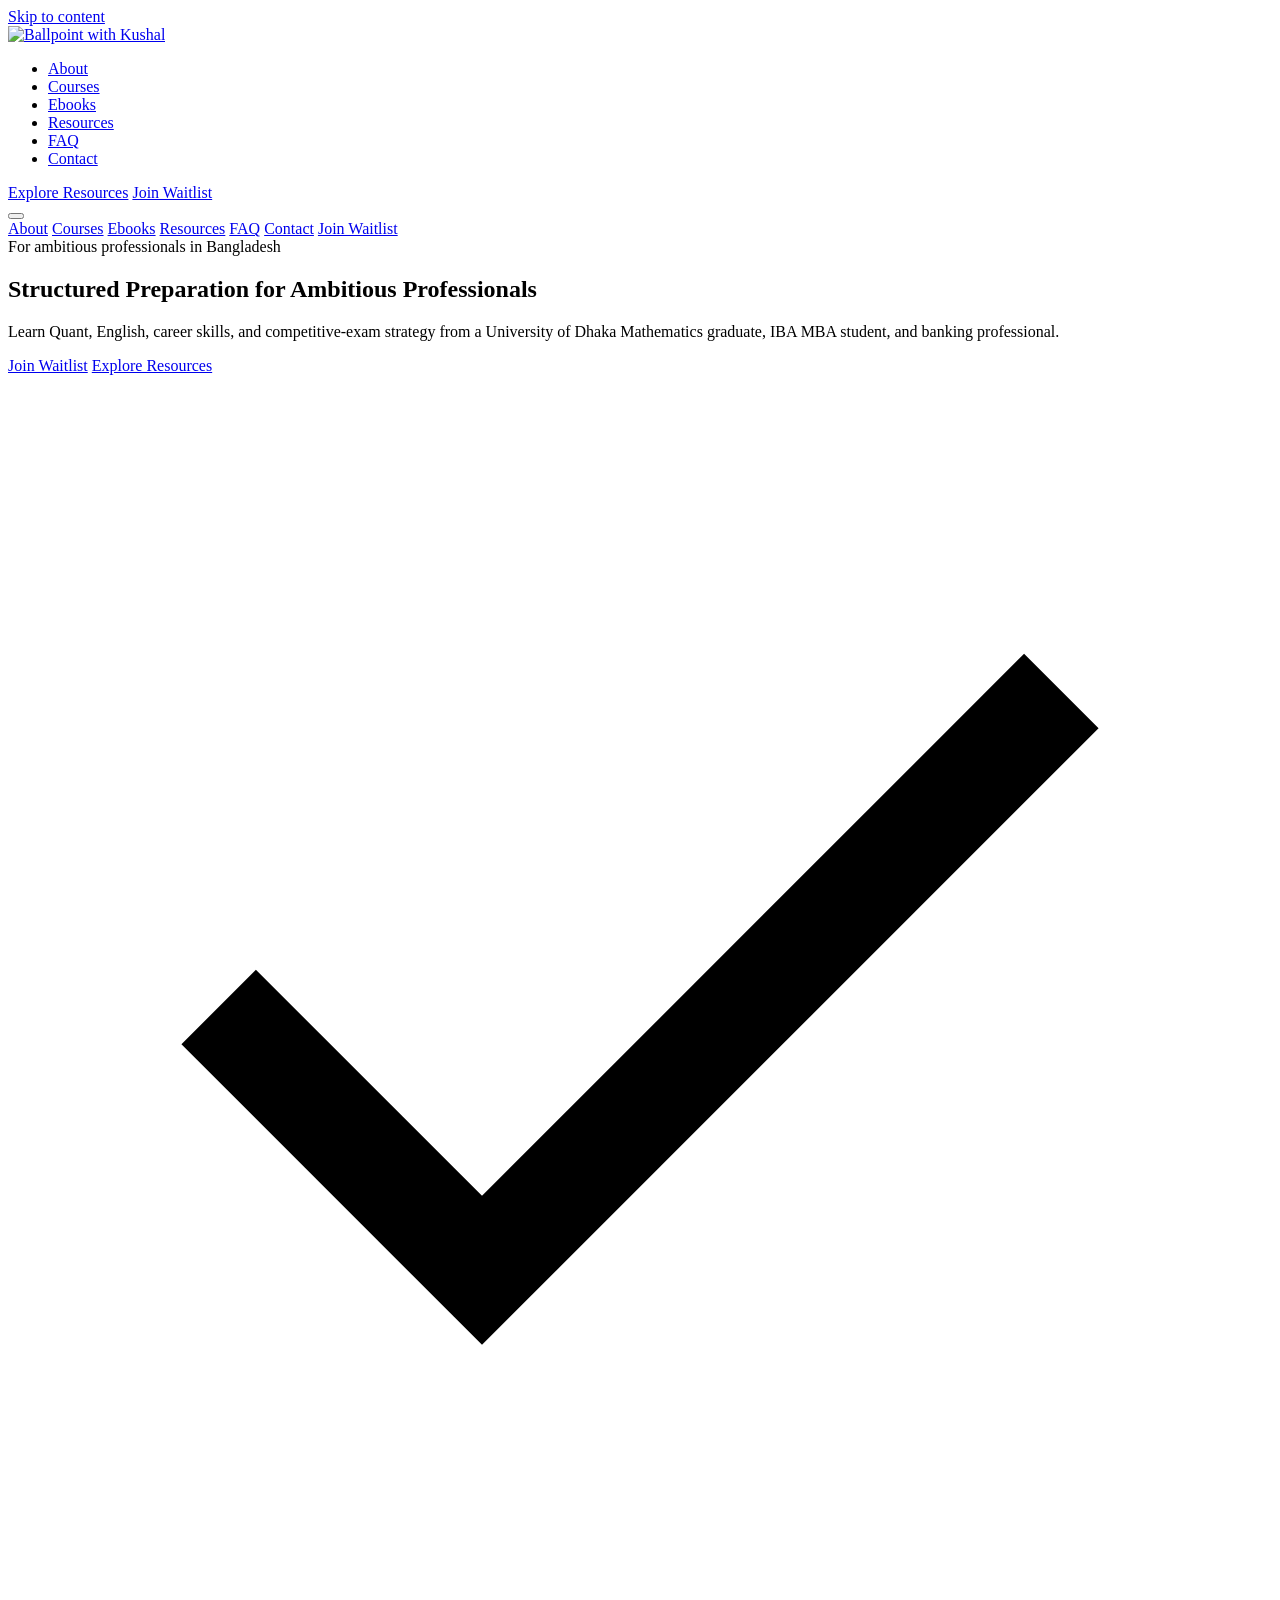
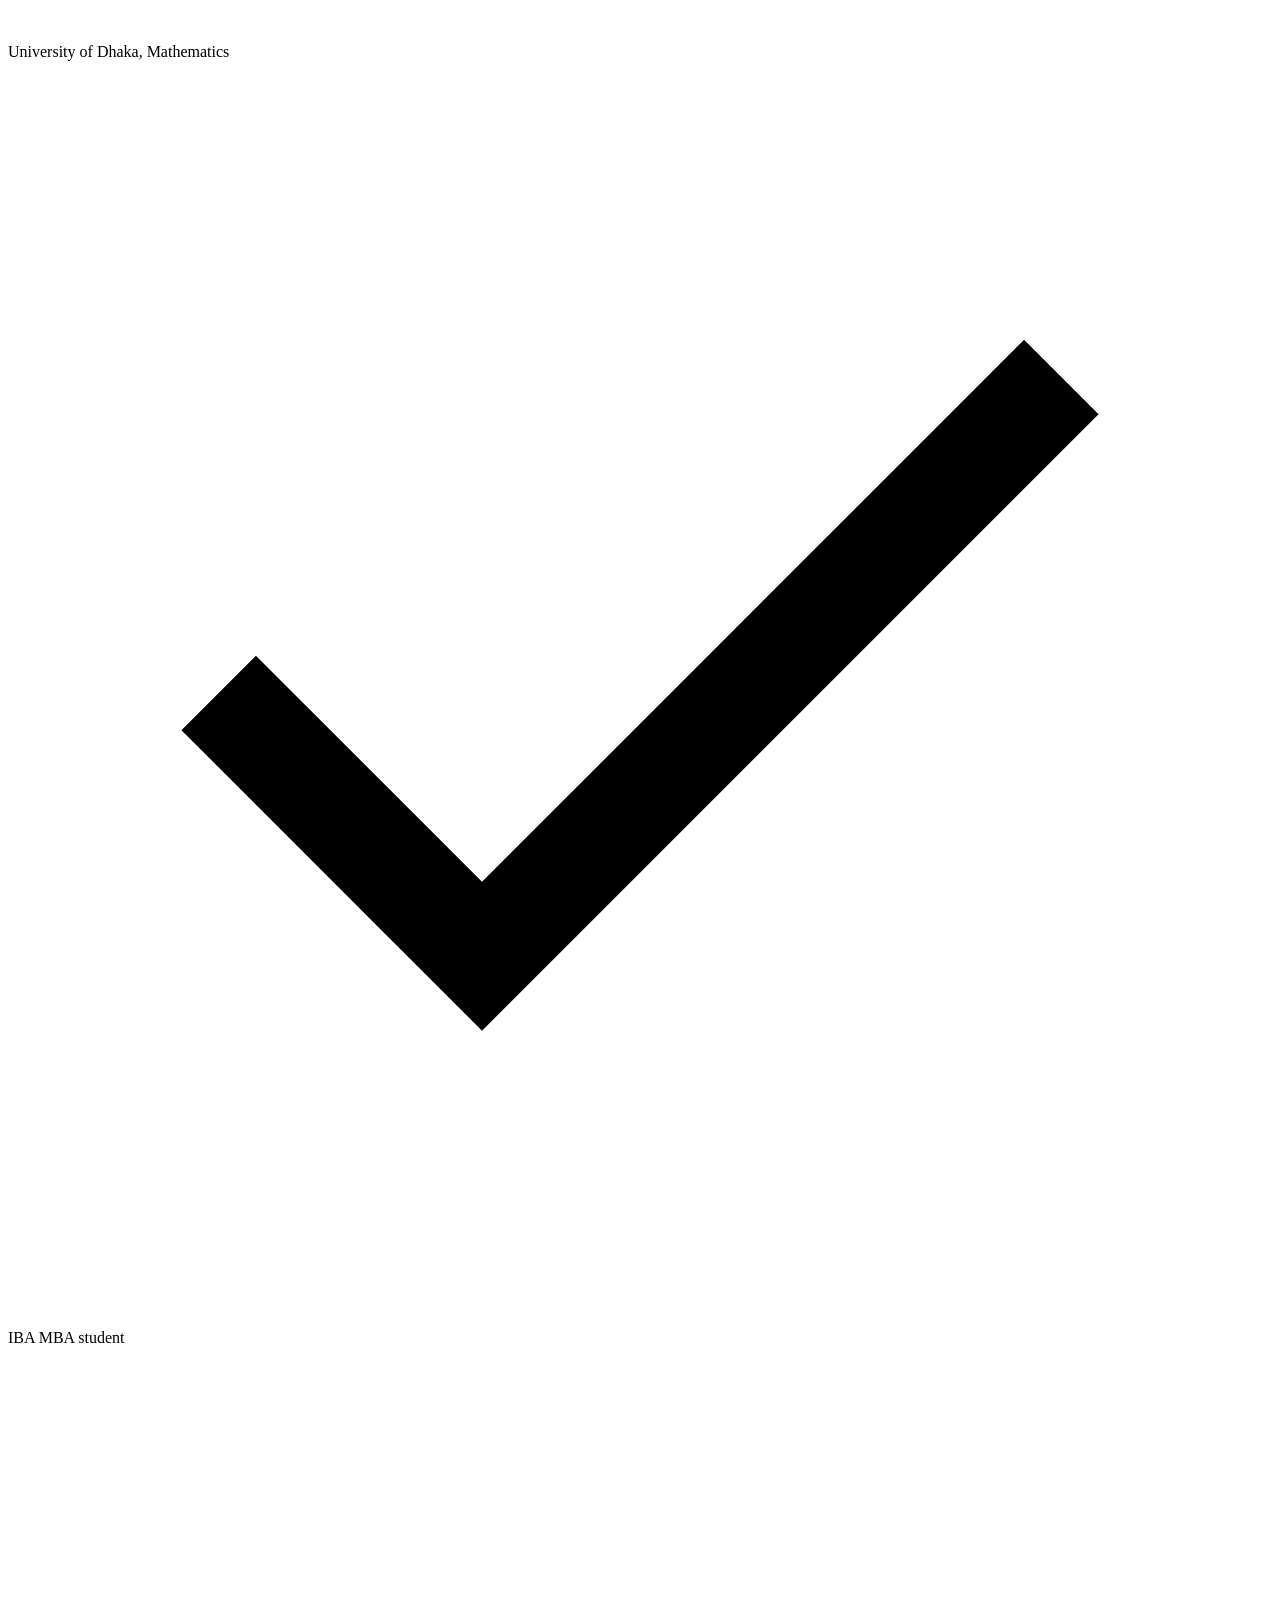
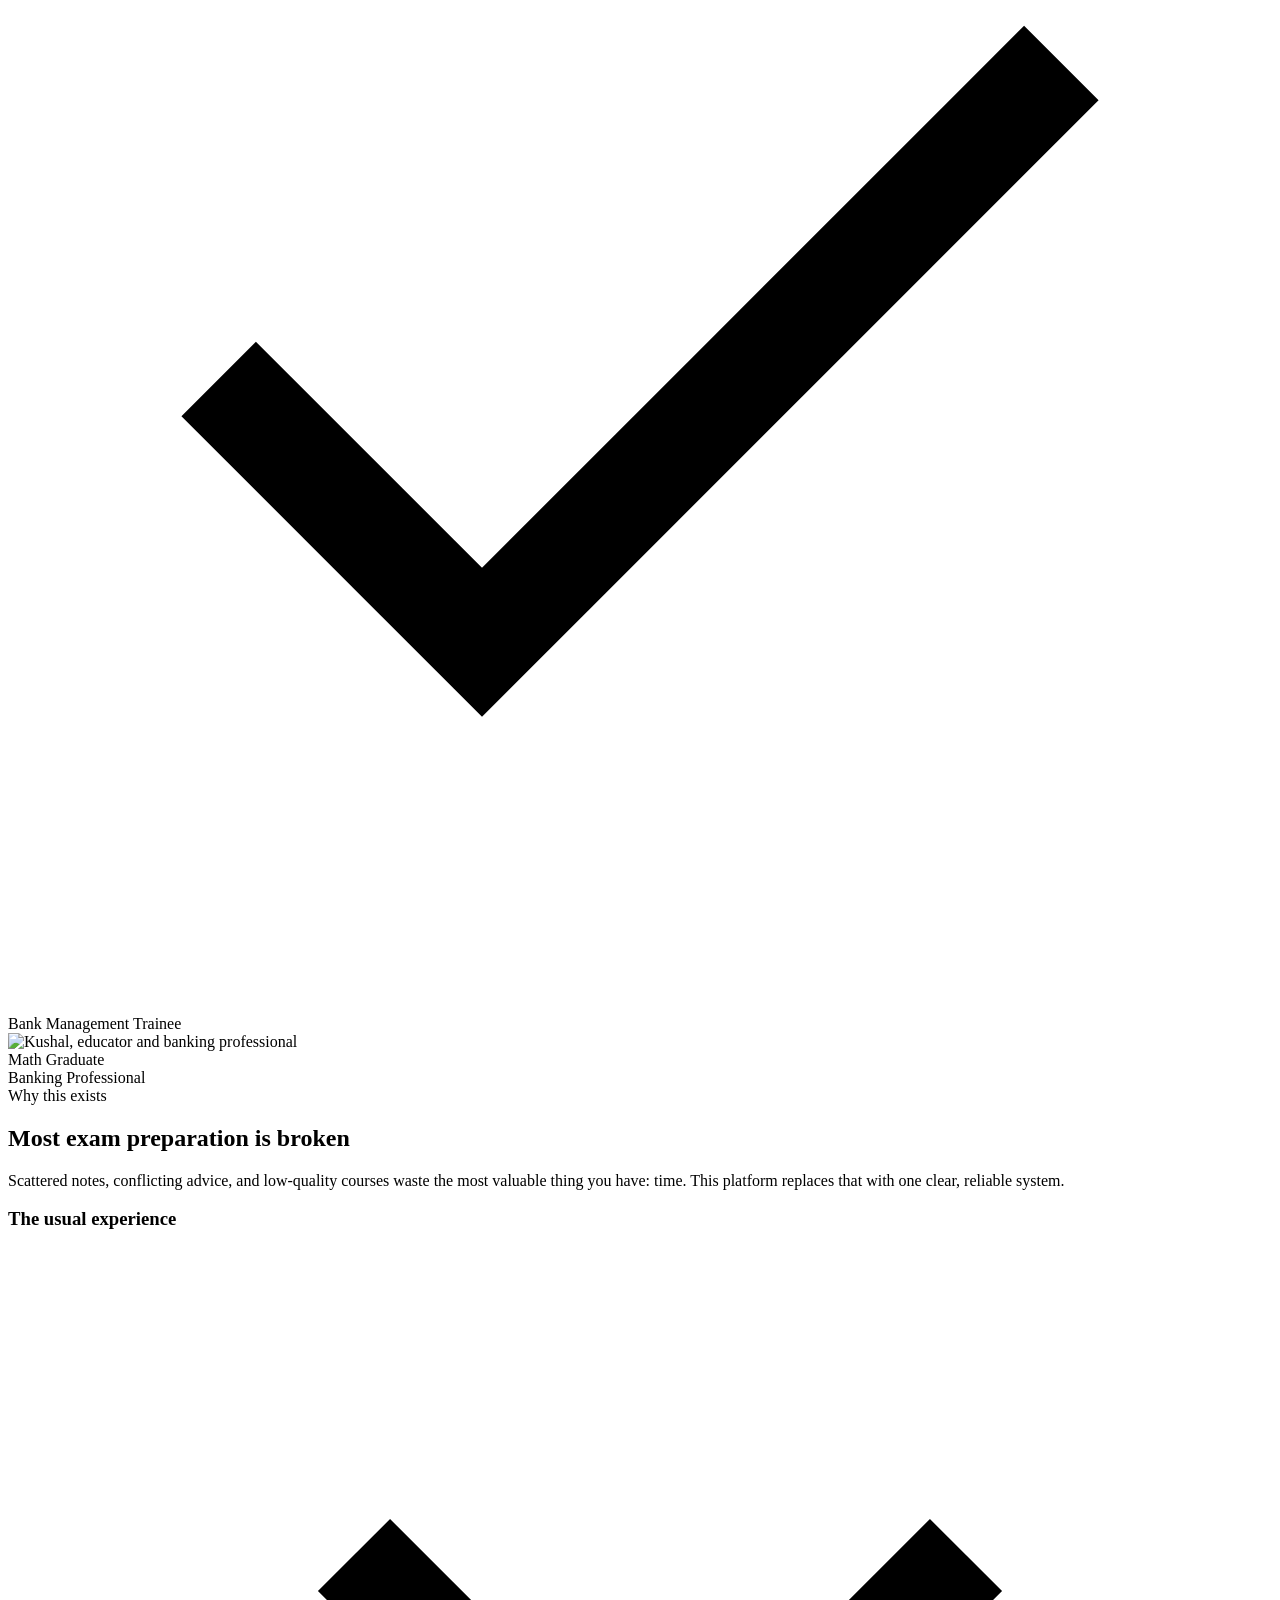
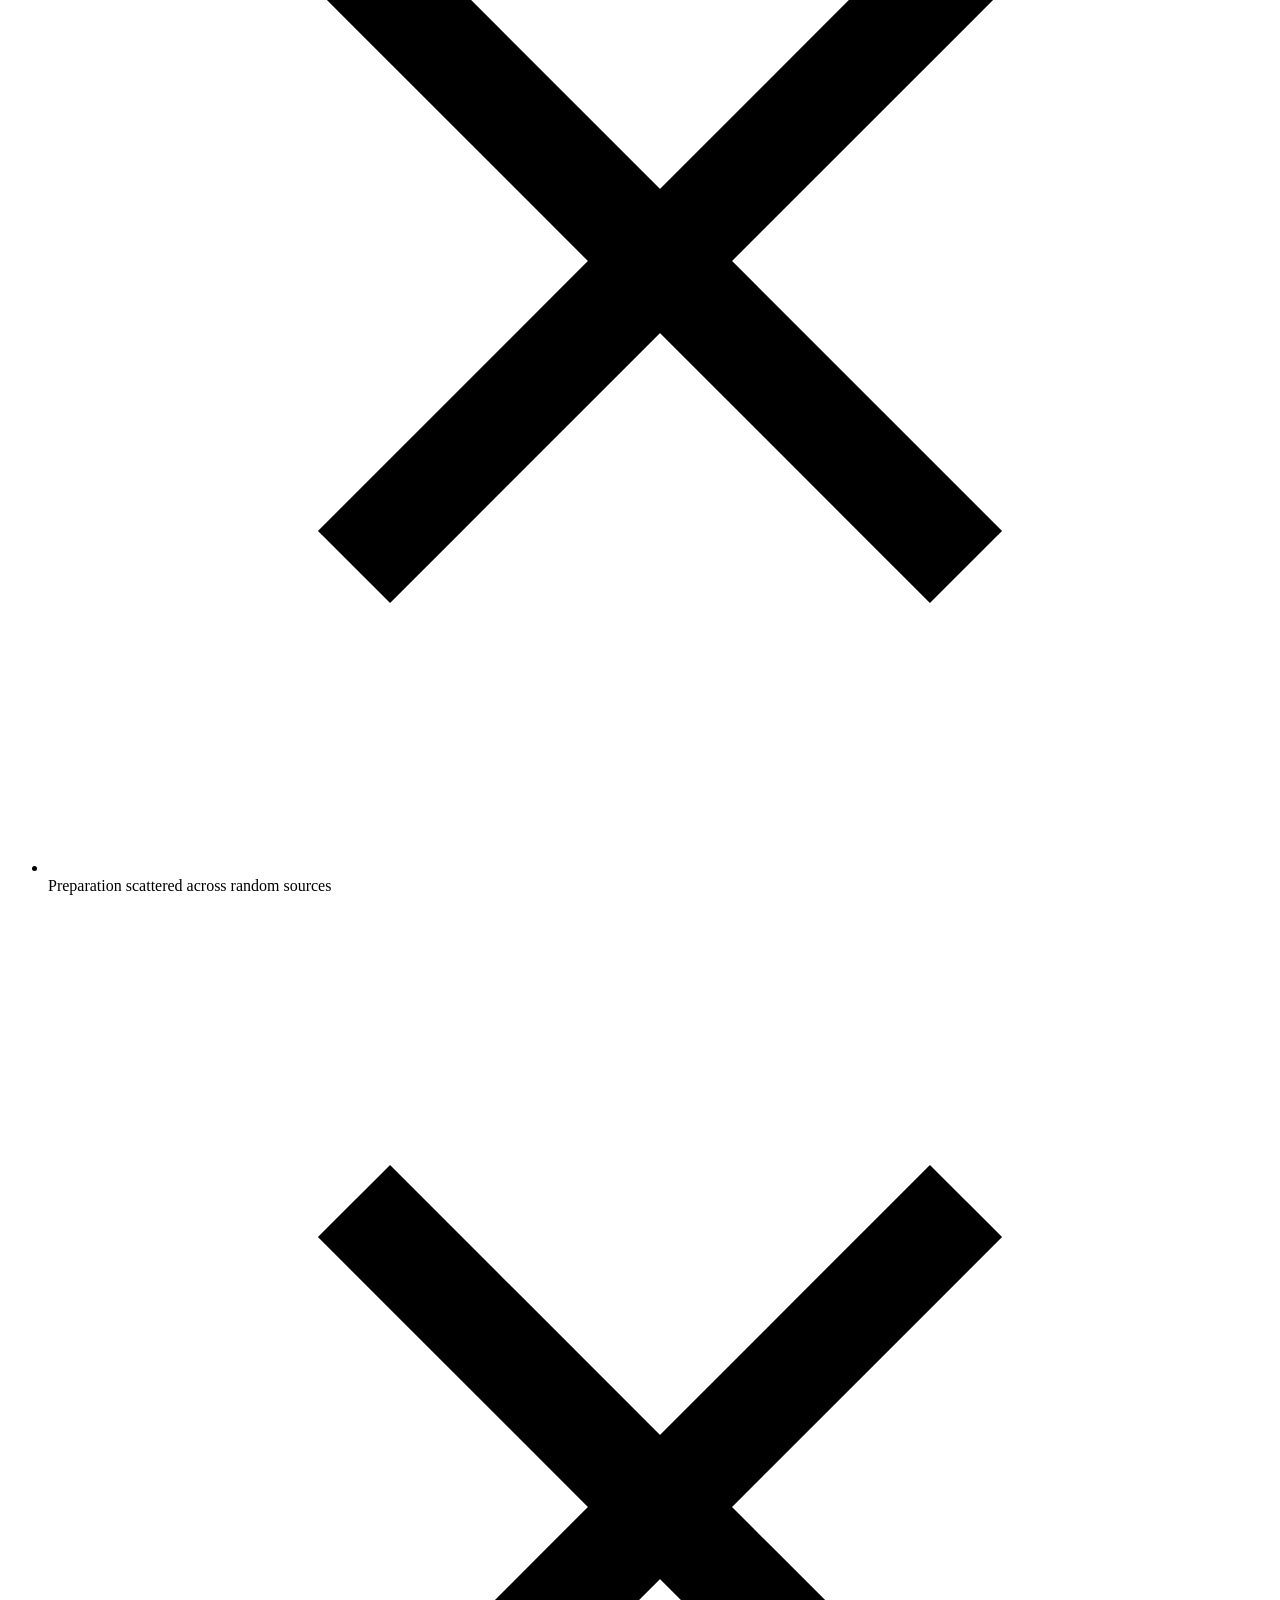
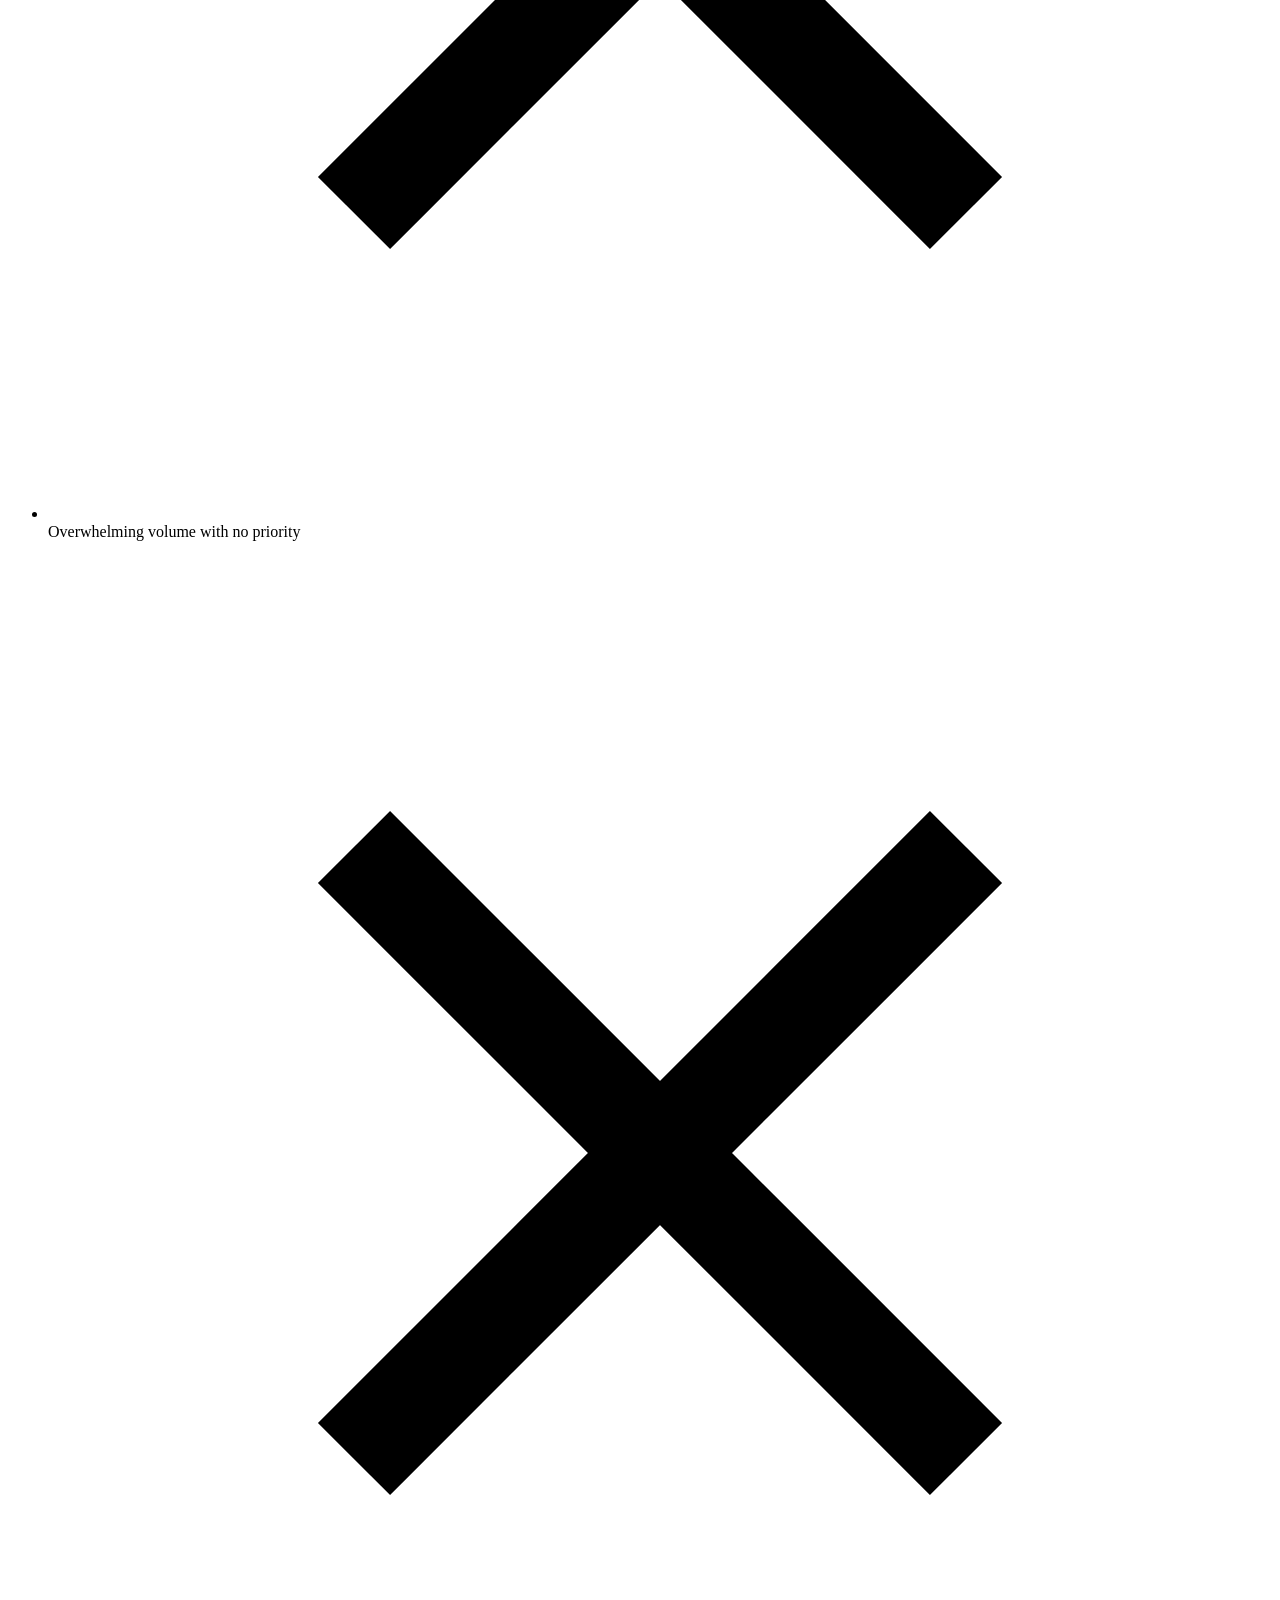
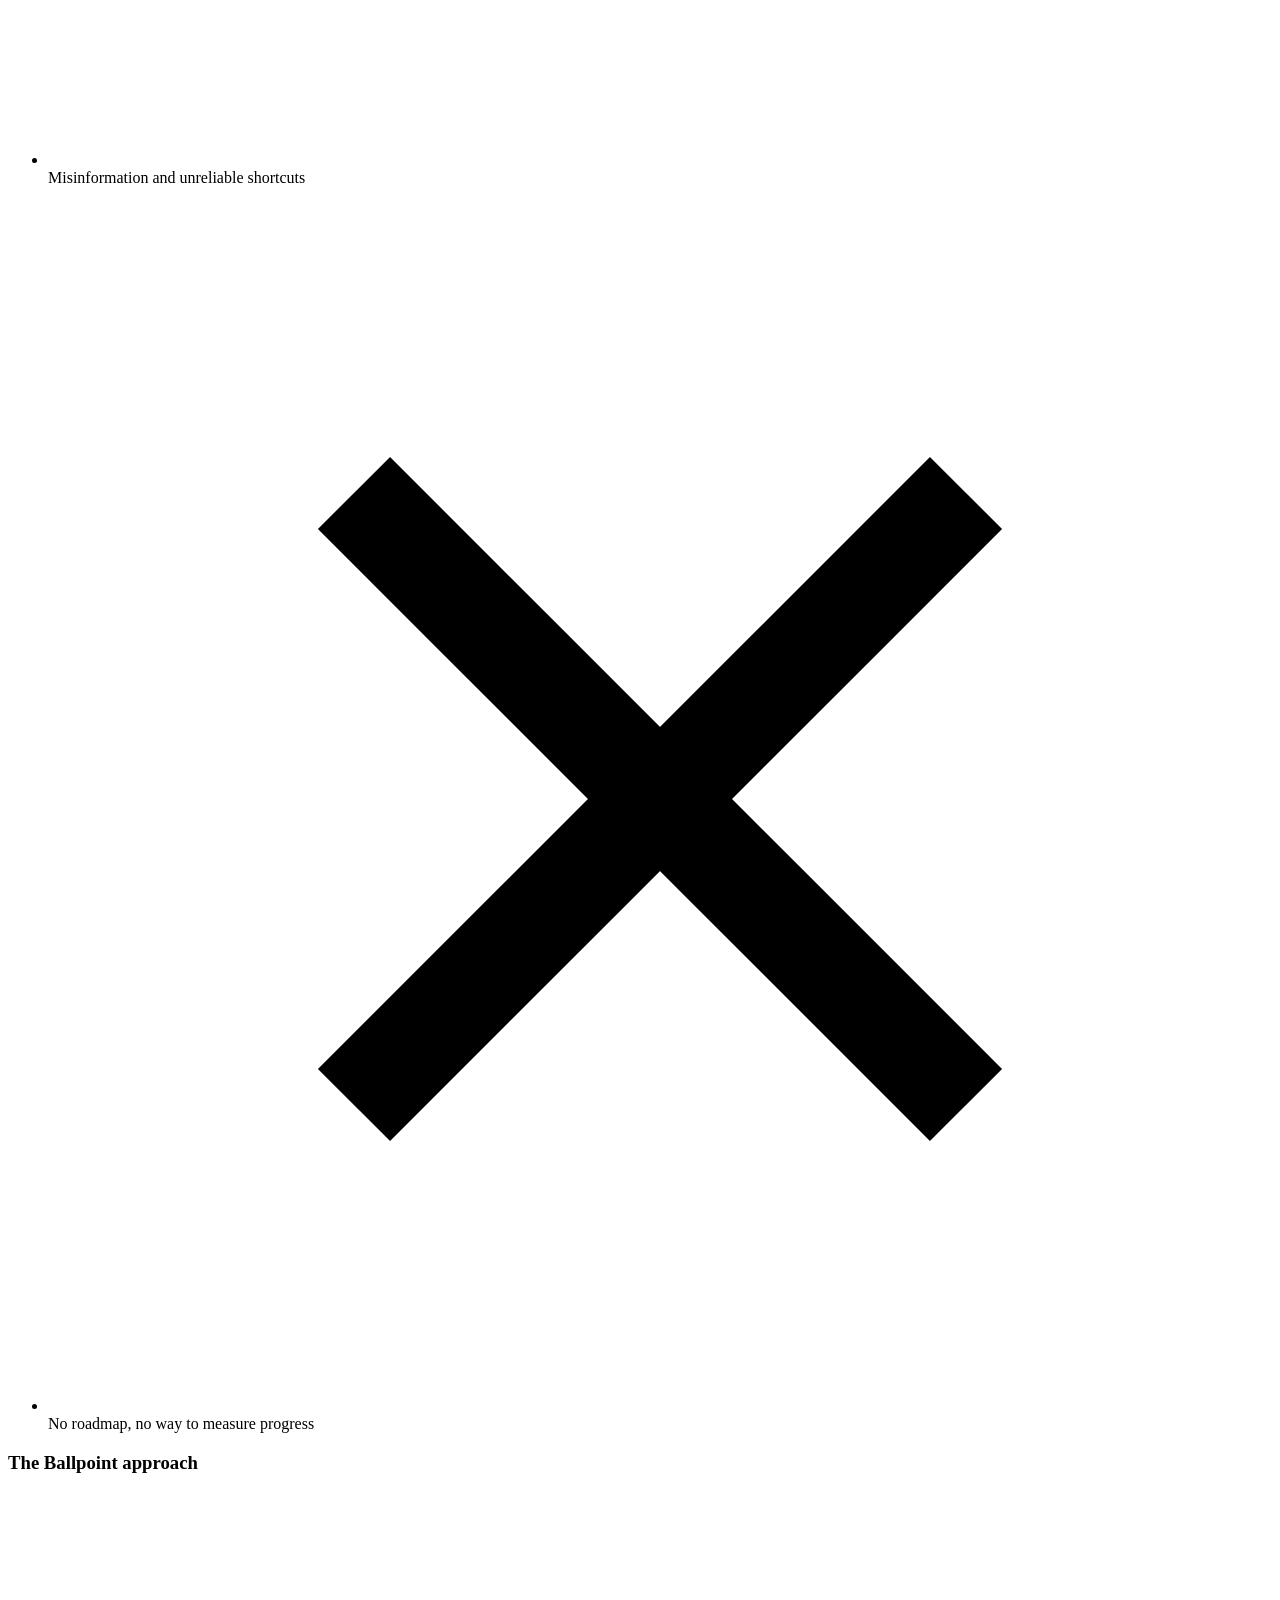
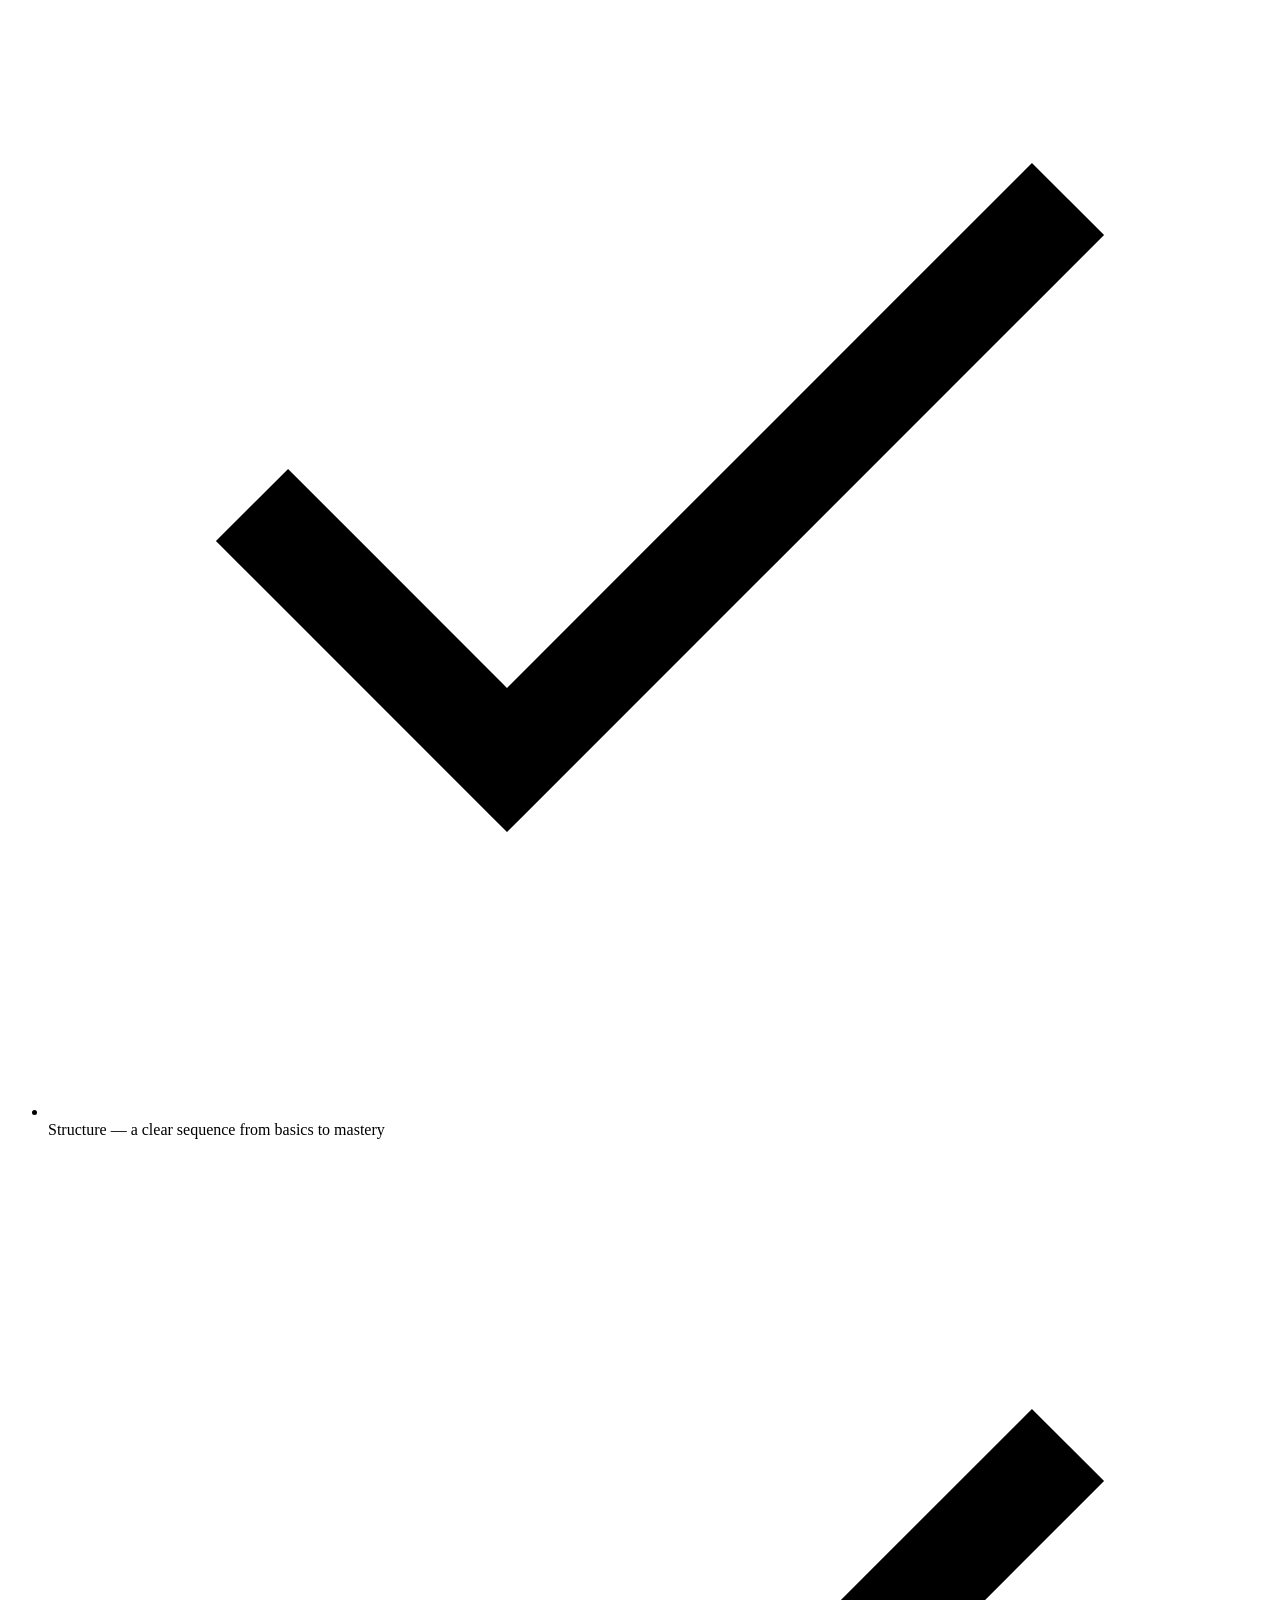
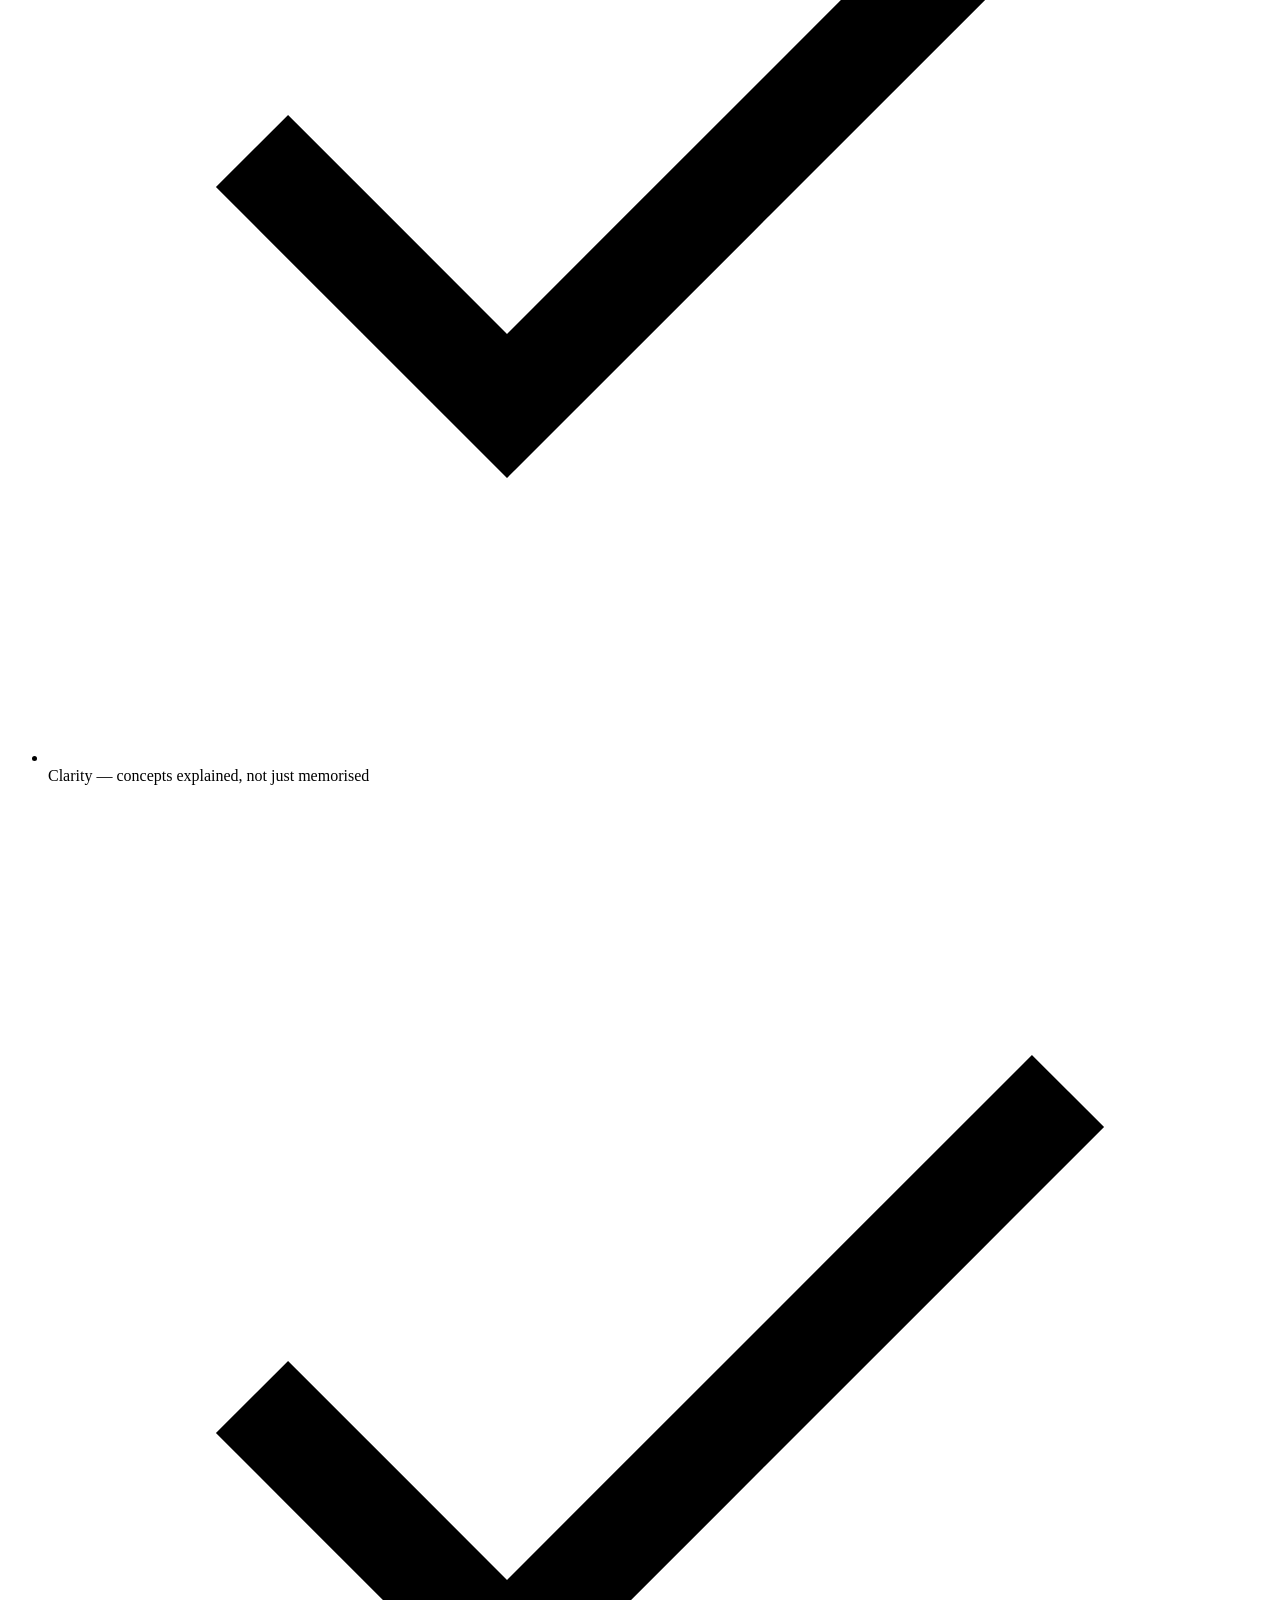
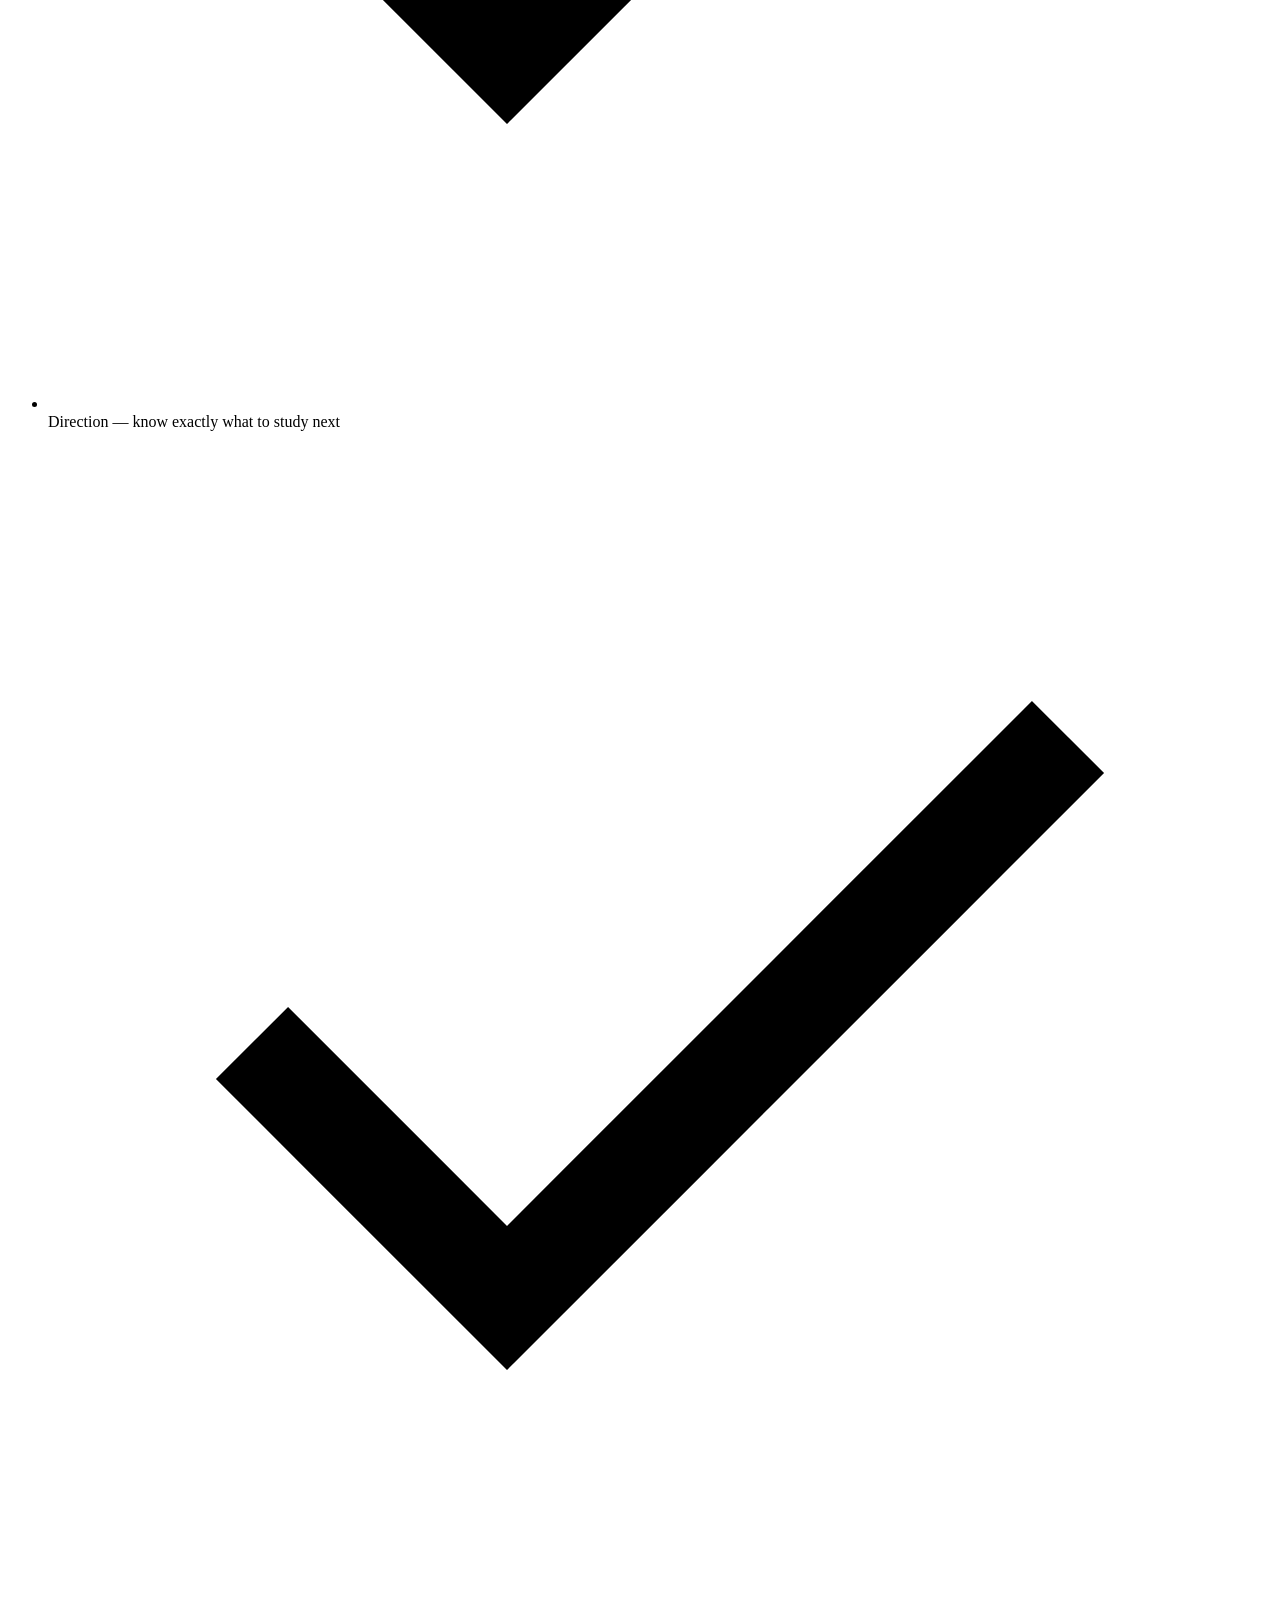
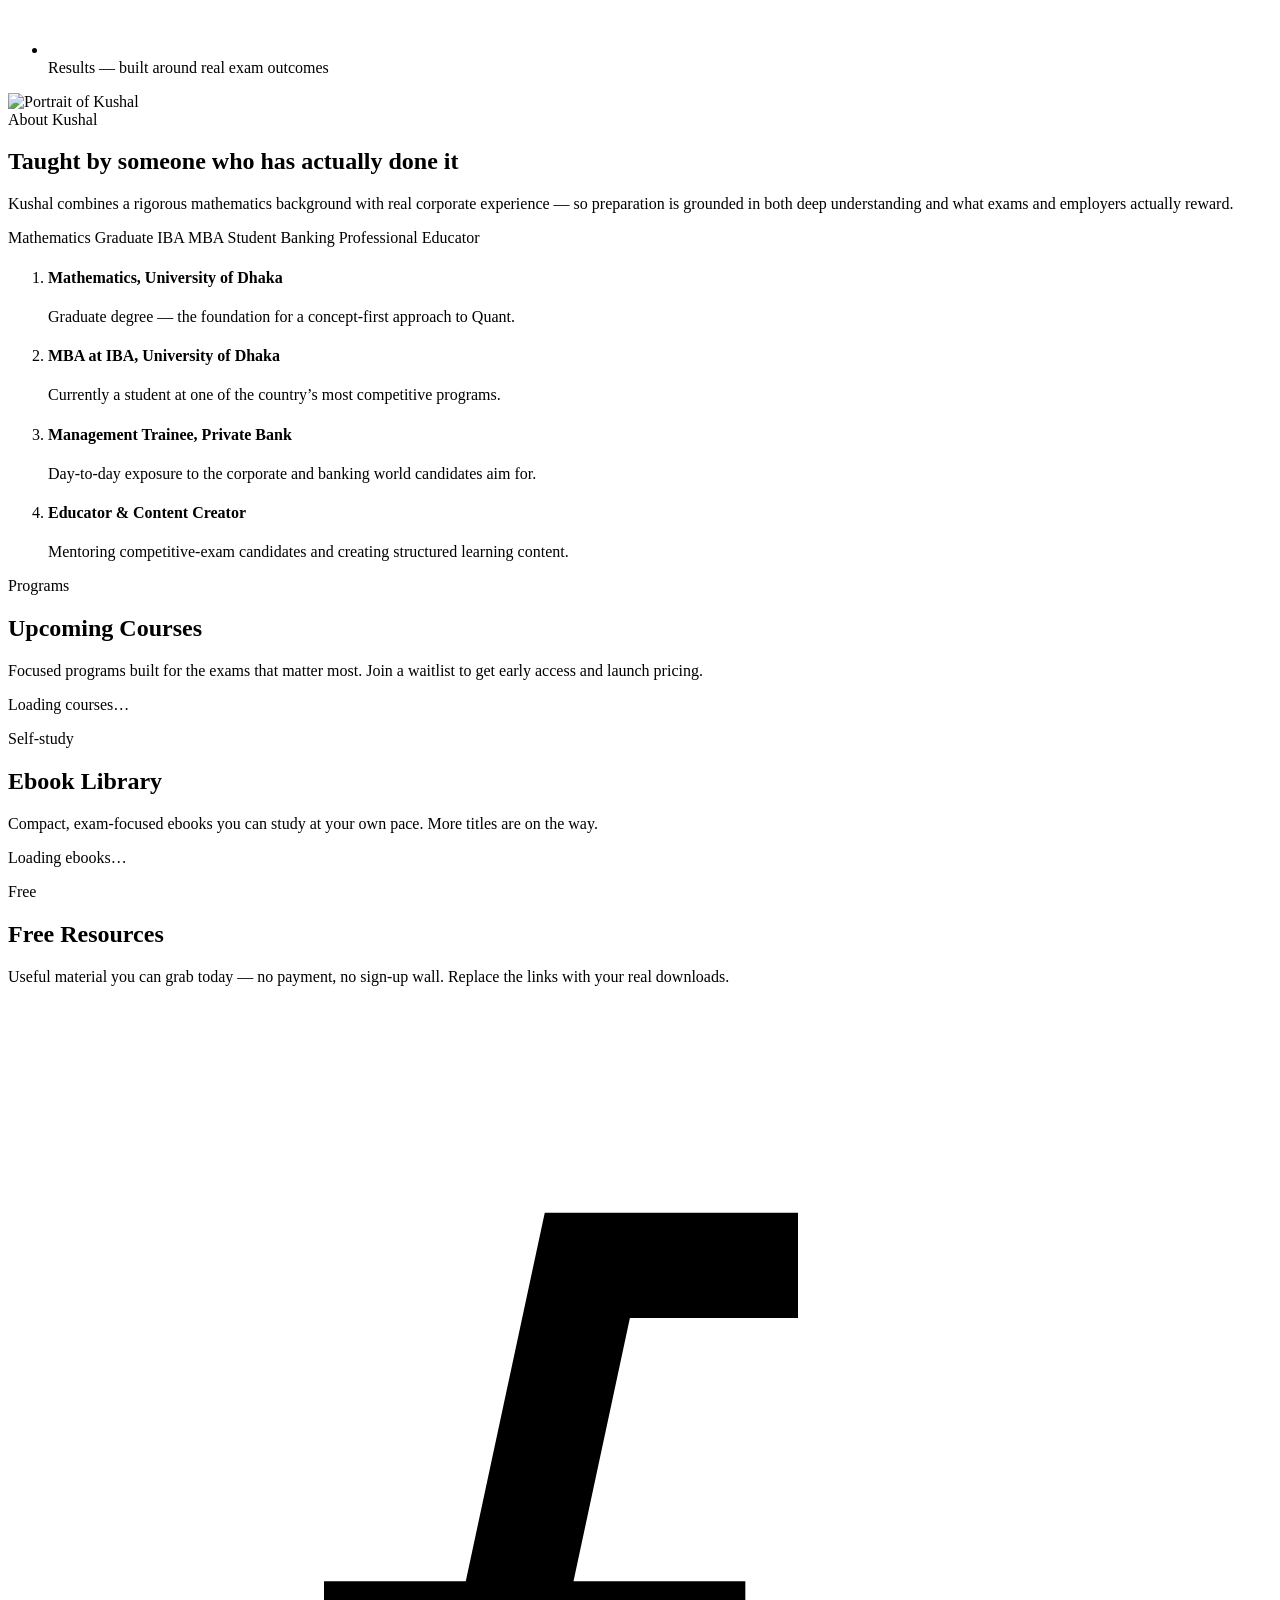
==== index.html @ 8d18ffcd "Add files via upload" ====
<!DOCTYPE html>
<html lang="en">
<head>
  <!-- ========================================================================
       BALLPOINT WITH KUSHAL — index.html (Homepage)
       Structure: Navbar > Hero > Why > About > Courses > Ebooks > Resources >
                  YouTube > Testimonials > Waitlist > FAQ > Contact > Footer
       Each <section> is independently removable. To delete a section, remove
       its <section>...</section> block AND its link in the navbar/footer.
       Dynamic sections (courses, ebooks, testimonials) are filled from /data
       JSON files by js/main.js — edit content there, not here.
       ===================================================================== -->
  <meta charset="UTF-8" />
  <meta name="viewport" content="width=device-width, initial-scale=1.0" />

  <!-- ===================== SEO META (edit these) ====================== -->
  <title>Ballpoint with Kushal — Structured Preparation for Ambitious Professionals</title>
  <meta name="description" content="Learn Quant, English, career skills, and competitive-exam strategy from a University of Dhaka Mathematics graduate, IBA MBA student, and banking professional. Structured preparation for IBA MBA, bank jobs, and government exams in Bangladesh." />
  <meta name="keywords" content="IBA MBA preparation, bank job preparation Bangladesh, quantitative aptitude, English grammar, competitive exam, government job preparation, Ballpoint with Kushal" />
  <meta name="author" content="Kushal" />
  <link rel="canonical" href="https://example.com/" /><!-- TODO: set your real domain -->

  <!-- ===================== OPEN GRAPH (Facebook/LinkedIn/WhatsApp) ===== -->
  <meta property="og:type" content="website" />
  <meta property="og:title" content="Ballpoint with Kushal — Structured Preparation for Ambitious Professionals" />
  <meta property="og:description" content="Quant, English, career skills, and competitive-exam strategy — taught with structure, clarity, and direction." />
  <meta property="og:image" content="assets/images/og-image.svg" /><!-- TODO: export to .jpg/.png for best compatibility -->
  <meta property="og:url" content="https://example.com/" />
  <meta property="og:site_name" content="Ballpoint with Kushal" />

  <!-- ===================== TWITTER / X CARD ============================ -->
  <meta name="twitter:card" content="summary_large_image" />
  <meta name="twitter:title" content="Ballpoint with Kushal" />
  <meta name="twitter:description" content="Structured preparation for ambitious professionals." />
  <meta name="twitter:image" content="assets/images/og-image.svg" />

  <!-- ===================== FAVICON / THEME ============================= -->
  <link rel="icon" type="image/svg+xml" href="assets/logos/favicon.svg" />
  <meta name="theme-color" content="#2563EB" />

  <!-- ===================== FONTS (Inter / Manrope / Plus Jakarta) ====== -->
  <link rel="preconnect" href="https://fonts.googleapis.com" />
  <link rel="preconnect" href="https://fonts.gstatic.com" crossorigin />
  <link href="https://fonts.googleapis.com/css2?family=Inter:wght@400;500;600;700&family=Manrope:wght@600;700;800&family=Plus+Jakarta+Sans:wght@600;700;800&display=swap" rel="stylesheet" />

  <!-- ===================== STYLES (load order matters) ================= -->
  <link rel="stylesheet" href="css/styles.css" />        <!-- tokens + base   -->
  <link rel="stylesheet" href="css/components.css" />    <!-- UI components   -->
  <link rel="stylesheet" href="css/utilities.css" />     <!-- helpers         -->
  <link rel="stylesheet" href="css/responsive.css" />    <!-- breakpoints     -->

  <!-- ===================== STRUCTURED DATA (schema.org) ================ -->
  <script type="application/ld+json">
  {
    "@context": "https://schema.org",
    "@type": "EducationalOrganization",
    "name": "Ballpoint with Kushal",
    "description": "Structured preparation for ambitious professionals — IBA MBA, bank jobs, quantitative aptitude, English, and career skills.",
    "url": "https://example.com/",
    "logo": "https://example.com/assets/logos/logo-icon.svg",
    "founder": {
      "@type": "Person",
      "name": "Kushal",
      "jobTitle": "Educator & Management Trainee",
      "alumniOf": "University of Dhaka"
    },
    "areaServed": "BD",
    "sameAs": [
      "https://youtube.com/@your-handle",
      "https://facebook.com/your-page",
      "https://linkedin.com/in/your-profile"
    ]
  }
  </script>
</head>

<body>
  <!-- Accessibility: lets keyboard users jump straight to content -->
  <a class="skip-link" href="#main">Skip to content</a>

  <!-- ====================================================================
       NAVBAR  (sticky)  — edit links here AND mirror them in .mobile-drawer
       ==================================================================== -->
  <header class="navbar" id="top">
    <nav class="container navbar__inner" aria-label="Primary">
      <a class="navbar__logo" href="index.html" aria-label="Ballpoint with Kushal — home">
        <img src="assets/logos/logo-full.svg" alt="Ballpoint with Kushal" />
      </a>

      <!-- Desktop links -->
      <ul class="navbar__links">
        <li><a href="#about">About</a></li>
        <li><a href="#courses">Courses</a></li>
        <li><a href="#ebooks">Ebooks</a></li>
        <li><a href="#resources">Resources</a></li>
        <li><a href="#faq">FAQ</a></li>
        <li><a href="#contact">Contact</a></li>
      </ul>

      <div class="navbar__actions">
        <a class="btn btn--secondary btn--sm" href="#resources">Explore Resources</a>
        <a class="btn btn--primary btn--sm" href="#waitlist">Join Waitlist</a>
      </div>

      <!-- Mobile hamburger -->
      <button class="hamburger" aria-label="Open menu" aria-controls="mobileDrawer" aria-expanded="false">
        <span></span><span></span><span></span>
      </button>
    </nav>
  </header>

  <!-- Mobile drawer (mirror of navbar links) -->
  <div class="mobile-drawer" id="mobileDrawer">
    <a href="#about">About</a>
    <a href="#courses">Courses</a>
    <a href="#ebooks">Ebooks</a>
    <a href="#resources">Resources</a>
    <a href="#faq">FAQ</a>
    <a href="#contact">Contact</a>
    <a class="btn btn--primary btn--full mt-sm" href="#waitlist">Join Waitlist</a>
  </div>

  <main id="main">

    <!-- ==================================================================
         SECTION 1 — HERO
         ================================================================== -->
    <section class="hero bg-decor" aria-labelledby="hero-title">
      <div class="container hero__grid">
        <div class="hero__copy">
          <span class="eyebrow hero__eyebrow" data-reveal>For ambitious professionals in Bangladesh</span>
          <h1 id="hero-title" data-reveal data-reveal-delay="1">
            Structured Preparation for <span class="text-gradient">Ambitious Professionals</span>
          </h1>
          <p class="hero__sub" data-reveal data-reveal-delay="2">
            Learn Quant, English, career skills, and competitive-exam strategy from a
            University of Dhaka Mathematics graduate, IBA MBA student, and banking professional.
          </p>
          <div class="hero__cta" data-reveal data-reveal-delay="3">
            <a class="btn btn--primary" href="#waitlist">Join Waitlist</a>
            <a class="btn btn--secondary" href="#resources">Explore Resources</a>
          </div>

          <!-- Trust indicators -->
          <div class="trust" data-reveal data-reveal-delay="3">
            <span class="trust__item"><svg viewBox="0 0 24 24" fill="none" stroke="currentColor" stroke-width="2"><path d="M20 6 9 17l-5-5"/></svg> University of Dhaka, Mathematics</span>
            <span class="trust__item"><svg viewBox="0 0 24 24" fill="none" stroke="currentColor" stroke-width="2"><path d="M20 6 9 17l-5-5"/></svg> IBA MBA student</span>
            <span class="trust__item"><svg viewBox="0 0 24 24" fill="none" stroke="currentColor" stroke-width="2"><path d="M20 6 9 17l-5-5"/></svg> Bank Management Trainee</span>
          </div>
        </div>

        <!-- HERO PHOTO: replace placeholder with a real portrait -->
        <div class="hero__photo" data-reveal data-reveal-delay="2">
          <img src="assets/images/placeholder-hero.svg" alt="Kushal, educator and banking professional" width="900" height="1100" />
          <div class="hero__chip hero__chip--tl"><span class="dot"></span> Math Graduate</div>
          <div class="hero__chip hero__chip--br"><span class="dot"></span> Banking Professional</div>
        </div>
      </div>
    </section>

    <!-- ==================================================================
         SECTION 2 — WHY THIS EXISTS
         ================================================================== -->
    <section class="section section--alt" id="why" aria-labelledby="why-title">
      <div class="container">
        <div class="section-head section-head--center" data-reveal>
          <span class="eyebrow">Why this exists</span>
          <h2 id="why-title">Most exam preparation is broken</h2>
          <p>Scattered notes, conflicting advice, and low-quality courses waste the most valuable thing you have: time. This platform replaces that with one clear, reliable system.</p>
        </div>

        <div class="compare">
          <div class="compare__col compare__col--problem" data-reveal>
            <h3>The usual experience</h3>
            <ul class="compare__list">
              <li><svg viewBox="0 0 24 24" fill="none" stroke="currentColor" stroke-width="2"><path d="M18 6 6 18M6 6l12 12"/></svg> Preparation scattered across random sources</li>
              <li><svg viewBox="0 0 24 24" fill="none" stroke="currentColor" stroke-width="2"><path d="M18 6 6 18M6 6l12 12"/></svg> Overwhelming volume with no priority</li>
              <li><svg viewBox="0 0 24 24" fill="none" stroke="currentColor" stroke-width="2"><path d="M18 6 6 18M6 6l12 12"/></svg> Misinformation and unreliable shortcuts</li>
              <li><svg viewBox="0 0 24 24" fill="none" stroke="currentColor" stroke-width="2"><path d="M18 6 6 18M6 6l12 12"/></svg> No roadmap, no way to measure progress</li>
            </ul>
          </div>
          <div class="compare__col compare__col--solution" data-reveal data-reveal-delay="1">
            <h3>The Ballpoint approach</h3>
            <ul class="compare__list">
              <li><svg viewBox="0 0 24 24" fill="none" stroke="currentColor" stroke-width="2"><path d="M20 6 9 17l-5-5"/></svg> Structure — a clear sequence from basics to mastery</li>
              <li><svg viewBox="0 0 24 24" fill="none" stroke="currentColor" stroke-width="2"><path d="M20 6 9 17l-5-5"/></svg> Clarity — concepts explained, not just memorised</li>
              <li><svg viewBox="0 0 24 24" fill="none" stroke="currentColor" stroke-width="2"><path d="M20 6 9 17l-5-5"/></svg> Direction — know exactly what to study next</li>
              <li><svg viewBox="0 0 24 24" fill="none" stroke="currentColor" stroke-width="2"><path d="M20 6 9 17l-5-5"/></svg> Results — built around real exam outcomes</li>
            </ul>
          </div>
        </div>
      </div>
    </section>

    <!-- ==================================================================
         SECTION 3 — ABOUT KUSHAL  (profile + timeline)
         ================================================================== -->
    <section class="section" id="about" aria-labelledby="about-title">
      <div class="container about__grid">
        <div class="about__photo" data-reveal>
          <!-- Replace with a real portrait -->
          <img src="assets/images/placeholder-portrait.svg" alt="Portrait of Kushal" width="800" height="800" />
        </div>
        <div data-reveal data-reveal-delay="1">
          <span class="eyebrow">About Kushal</span>
          <h2 id="about-title">Taught by someone who has actually done it</h2>
          <p>Kushal combines a rigorous mathematics background with real corporate experience — so preparation is grounded in both deep understanding and what exams and employers actually reward.</p>

          <div class="about__roles">
            <span class="badge badge--soft">Mathematics Graduate</span>
            <span class="badge badge--soft">IBA MBA Student</span>
            <span class="badge badge--green">Banking Professional</span>
            <span class="badge badge--green">Educator</span>
          </div>

          <!-- Timeline: edit/add items freely; styling is automatic -->
          <ol class="timeline">
            <li class="timeline__item">
              <h4>Mathematics, University of Dhaka</h4>
              <span>Graduate degree — the foundation for a concept-first approach to Quant.</span>
            </li>
            <li class="timeline__item">
              <h4>MBA at IBA, University of Dhaka</h4>
              <span>Currently a student at one of the country’s most competitive programs.</span>
            </li>
            <li class="timeline__item">
              <h4>Management Trainee, Private Bank</h4>
              <span>Day-to-day exposure to the corporate and banking world candidates aim for.</span>
            </li>
            <li class="timeline__item">
              <h4>Educator & Content Creator</h4>
              <span>Mentoring competitive-exam candidates and creating structured learning content.</span>
            </li>
          </ol>
        </div>
      </div>
    </section>

    <!-- ==================================================================
         SECTION 4 — UPCOMING COURSES  (rendered from data/courses.json)
         To edit courses: open data/courses.json — no HTML changes needed.
         ================================================================== -->
    <section class="section section--alt" id="courses" aria-labelledby="courses-title">
      <div class="container">
        <div class="section-head section-head--center" data-reveal>
          <span class="eyebrow">Programs</span>
          <h2 id="courses-title">Upcoming Courses</h2>
          <p>Focused programs built for the exams that matter most. Join a waitlist to get early access and launch pricing.</p>
        </div>
        <!-- main.js fills this grid from courses.json -->
        <div class="grid grid--auto" data-courses aria-live="polite">
          <p class="text-muted text-center">Loading courses…</p>
        </div>
      </div>
    </section>

    <!-- ==================================================================
         SECTION 5 — EBOOK LIBRARY  (rendered from data/ebooks.json)
         ================================================================== -->
    <section class="section" id="ebooks" aria-labelledby="ebooks-title">
      <div class="container">
        <div class="section-head section-head--center" data-reveal>
          <span class="eyebrow">Self-study</span>
          <h2 id="ebooks-title">Ebook Library</h2>
          <p>Compact, exam-focused ebooks you can study at your own pace. More titles are on the way.</p>
        </div>
        <!-- main.js fills this grid from ebooks.json -->
        <div class="grid grid--4" data-ebooks aria-live="polite">
          <p class="text-muted text-center">Loading ebooks…</p>
        </div>
      </div>
    </section>

    <!-- ==================================================================
         SECTION 6 — FREE RESOURCES
         (Static cards — to add one, copy a <article class="card resource-card">)
         ================================================================== -->
    <section class="section section--alt" id="resources" aria-labelledby="resources-title">
      <div class="container">
        <div class="section-head section-head--center" data-reveal>
          <span class="eyebrow">Free</span>
          <h2 id="resources-title">Free Resources</h2>
          <p>Useful material you can grab today — no payment, no sign-up wall. Replace the links with your real downloads.</p>
        </div>
        <div class="grid grid--3">
          <!-- Resource card (duplicate this block to add more) -->
          <article class="card resource-card" data-reveal>
            <div class="card__icon"><svg viewBox="0 0 24 24" fill="none" stroke="currentColor" stroke-width="2"><path d="M4 19h4l3-14h4"/><path d="M6 12h8"/></svg></div>
            <div><h3>Formula Sheets</h3><p>Condensed Quant formulas for fast revision.</p><a class="btn btn--ghost btn--sm" href="#">Download →</a></div>
          </article>
          <article class="card resource-card" data-reveal data-reveal-delay="1">
            <div class="card__icon"><svg viewBox="0 0 24 24" fill="none" stroke="currentColor" stroke-width="2"><path d="M4 5a2 2 0 0 1 2-2h12v17H6a2 2 0 0 0-2 2z"/><path d="M18 3v17"/></svg></div>
            <div><h3>Vocabulary Lists</h3><p>High-frequency words for English sections.</p><a class="btn btn--ghost btn--sm" href="#">Download →</a></div>
          </article>
          <article class="card resource-card" data-reveal data-reveal-delay="2">
            <div class="card__icon"><svg viewBox="0 0 24 24" fill="none" stroke="currentColor" stroke-width="2"><path d="M9 11l3 3 8-8"/><path d="M20 12v6a2 2 0 0 1-2 2H6a2 2 0 0 1-2-2V6a2 2 0 0 1 2-2h9"/></svg></div>
            <div><h3>Mock Tests</h3><p>Timed practice sets to simulate exam day.</p><a class="btn btn--ghost btn--sm" href="#">Start →</a></div>
          </article>
          <article class="card resource-card" data-reveal>
            <div class="card__icon"><svg viewBox="0 0 24 24" fill="none" stroke="currentColor" stroke-width="2"><path d="M4 4h16v16H4z"/><path d="M8 8h8M8 12h8M8 16h5"/></svg></div>
            <div><h3>Study Guides</h3><p>Step-by-step roadmaps per exam.</p><a class="btn btn--ghost btn--sm" href="#">Read →</a></div>
          </article>
          <article class="card resource-card" data-reveal data-reveal-delay="1">
            <div class="card__icon"><svg viewBox="0 0 24 24" fill="none" stroke="currentColor" stroke-width="2"><path d="M9 11l3 3L22 4"/><path d="M21 12v7a2 2 0 0 1-2 2H5a2 2 0 0 1-2-2V5a2 2 0 0 1 2-2h11"/></svg></div>
            <div><h3>Exam Checklists</h3><p>Don’t miss a topic before exam day.</p><a class="btn btn--ghost btn--sm" href="#">Get it →</a></div>
          </article>
          <article class="card resource-card" data-reveal data-reveal-delay="2">
            <div class="card__icon"><svg viewBox="0 0 24 24" fill="none" stroke="currentColor" stroke-width="2"><path d="M12 20V10M18 20V4M6 20v-4"/></svg></div>
            <div><h3>Progress Trackers</h3><p>Measure where you stand each week.</p><a class="btn btn--ghost btn--sm" href="#">Use it →</a></div>
          </article>
        </div>
      </div>
    </section>

    <!-- ==================================================================
         SECTION 7 — YOUTUBE
         To embed a real video: replace a .video-card__placeholder div with:
         <iframe src="https://www.youtube.com/embed/VIDEO_ID" title="..."
           allowfullscreen loading="lazy"></iframe>
         ================================================================== -->
    <section class="section" id="youtube" aria-labelledby="yt-title">
      <div class="container">
        <div class="section-head section-head--center" data-reveal>
          <span class="eyebrow">Watch & learn</span>
          <h2 id="yt-title">From the YouTube Channel</h2>
          <p>Free lessons, strategy breakdowns, and exam walkthroughs. Subscribe so you never miss a new one.</p>
        </div>
        <div class="grid grid--3">
          <article class="card video-card" data-reveal>
            <div class="video-card__embed">
              <!-- Replace this placeholder with a real <iframe> embed -->
              <div class="video-card__placeholder"><svg viewBox="0 0 24 24" fill="currentColor"><path d="M8 5v14l11-7z"/></svg></div>
            </div>
            <div class="video-card__body"><h4>Latest video title</h4><p class="text-muted" style="font-size:var(--fs-small)">Short description of the video.</p></div>
          </article>
          <article class="card video-card" data-reveal data-reveal-delay="1">
            <div class="video-card__embed"><div class="video-card__placeholder"><svg viewBox="0 0 24 24" fill="currentColor"><path d="M8 5v14l11-7z"/></svg></div></div>
            <div class="video-card__body"><h4>Popular video title</h4><p class="text-muted" style="font-size:var(--fs-small)">Short description of the video.</p></div>
          </article>
          <article class="card video-card" data-reveal data-reveal-delay="2">
            <div class="video-card__embed"><div class="video-card__placeholder"><svg viewBox="0 0 24 24" fill="currentColor"><path d="M8 5v14l11-7z"/></svg></div></div>
            <div class="video-card__body"><h4>Strategy walkthrough</h4><p class="text-muted" style="font-size:var(--fs-small)">Short description of the video.</p></div>
          </article>
        </div>
        <div class="text-center mt-lg" data-reveal>
          <!-- TODO: replace with your channel URL -->
          <a class="btn btn--primary" href="https://youtube.com/@your-handle" target="_blank" rel="noopener">Subscribe on YouTube</a>
        </div>
      </div>
    </section>

    <!-- ==================================================================
         SECTION 8 — TESTIMONIALS + STATS  (rendered from testimonials.json)
         NOTE: the JSON currently holds PLACEHOLDERS. Replace with REAL quotes
         and REAL numbers before launch, or remove this section.
         ================================================================== -->
    <section class="section section--alt" id="testimonials" aria-labelledby="tst-title">
      <div class="container">
        <!-- Stats (animated counters) -->
        <div class="stats" data-stats></div>

        <div class="section-head section-head--center" data-reveal>
          <span class="eyebrow">Results</span>
          <h2 id="tst-title">What students say</h2>
        </div>

        <!-- Carousel: slides injected by main.js -->
        <div class="carousel" tabindex="0" aria-roledescription="carousel" aria-label="Student testimonials">
          <div class="carousel__track" data-testimonials></div>
          <div class="carousel__controls">
            <button class="carousel__btn" data-carousel="prev" aria-label="Previous testimonial"><svg width="20" height="20" viewBox="0 0 24 24" fill="none" stroke="currentColor" stroke-width="2"><path d="M15 18l-6-6 6-6"/></svg></button>
            <div class="carousel__dots"></div>
            <button class="carousel__btn" data-carousel="next" aria-label="Next testimonial"><svg width="20" height="20" viewBox="0 0 24 24" fill="none" stroke="currentColor" stroke-width="2"><path d="M9 18l6-6-6-6"/></svg></button>
          </div>
        </div>
      </div>
    </section>

    <!-- ==================================================================
         SECTION 9 — NEWSLETTER / WAITLIST
         Fields: Name, Email, Target Exam. Wire to Google Forms/Mailchimp —
         see comments in js/forms.js and README.
         ================================================================== -->
    <section class="section bg-decor" id="waitlist" aria-labelledby="wl-title">
      <div class="container">
        <div class="section-head section-head--center" data-reveal>
          <span class="eyebrow">Be first in line</span>
          <h2 id="wl-title">Join the Waitlist</h2>
          <p>Get launch updates, early access, and free resources straight to your inbox.</p>
        </div>

        <div class="form-card mx-auto" data-reveal>
          <!-- data-form marks this for js/forms.js. To connect a real service,
               set action/method here and follow the notes in js/forms.js. -->
          <form data-form action="#" method="post" novalidate>
            <div class="form-field">
              <label for="wl-name">Full name</label>
              <input id="wl-name" name="name" type="text" placeholder="Your name" required autocomplete="name" />
            </div>
            <div class="form-field">
              <label for="wl-email">Email address</label>
              <input id="wl-email" name="email" type="email" placeholder="you@example.com" required autocomplete="email" />
            </div>
            <div class="form-field">
              <label for="wl-exam">Target exam</label>
              <select id="wl-exam" name="target_exam" required>
                <option value="" disabled selected>Select your goal</option>
                <option>IBA MBA</option>
                <option>Bank Job</option>
                <option>Government / BCS</option>
                <option>English Improvement</option>
                <option>Quantitative Aptitude</option>
                <option>Other</option>
              </select>
            </div>
            <button class="btn btn--primary btn--full" type="submit">Join Waitlist</button>
            <p class="form-note">No spam. Unsubscribe anytime. Your details are only used to send updates.</p>
          </form>
          <!-- Success message shown by forms.js after submit -->
          <div class="form-success mt-md">✓ You’re on the list! Check your inbox soon.</div>
        </div>
      </div>
    </section>

    <!-- ==================================================================
         SECTION 10 — FAQ (accordion). Add a .faq__item to add a question.
         ================================================================== -->
    <section class="section section--alt" id="faq" aria-labelledby="faq-title">
      <div class="container">
        <div class="section-head section-head--center" data-reveal>
          <span class="eyebrow">Questions</span>
          <h2 id="faq-title">Frequently Asked Questions</h2>
        </div>

        <div class="faq" data-reveal>
          <div class="faq__item">
            <button class="faq__q" aria-expanded="false">
              <span>Who is this platform for?</span>
              <svg class="faq__icon" width="22" height="22" viewBox="0 0 24 24" fill="none" stroke="currentColor" stroke-width="2"><path d="M12 5v14M5 12h14"/></svg>
            </button>
            <div class="faq__a"><p>Ambitious professionals and students in Bangladesh (roughly 22–35) preparing for IBA MBA admission, bank jobs, government exams, or sharpening Quant, English, and career skills.</p></div>
          </div>
          <div class="faq__item">
            <button class="faq__q" aria-expanded="false">
              <span>Are the courses live yet?</span>
              <svg class="faq__icon" width="22" height="22" viewBox="0 0 24 24" fill="none" stroke="currentColor" stroke-width="2"><path d="M12 5v14M5 12h14"/></svg>
            </button>
            <div class="faq__a"><p>Courses are launching soon. Join the waitlist to get early access and launch pricing before they open to everyone.</p></div>
          </div>
          <div class="faq__item">
            <button class="faq__q" aria-expanded="false">
              <span>Is there free material?</span>
              <svg class="faq__icon" width="22" height="22" viewBox="0 0 24 24" fill="none" stroke="currentColor" stroke-width="2"><path d="M12 5v14M5 12h14"/></svg>
            </button>
            <div class="faq__a"><p>Yes. The Free Resources section has formula sheets, vocabulary lists, mock tests, and study guides — plus regular free lessons on YouTube.</p></div>
          </div>
          <div class="faq__item">
            <button class="faq__q" aria-expanded="false">
              <span>What makes this different from other prep?</span>
              <svg class="faq__icon" width="22" height="22" viewBox="0 0 24 24" fill="none" stroke="currentColor" stroke-width="2"><path d="M12 5v14M5 12h14"/></svg>
            </button>
            <div class="faq__a"><p>Structure and reliability. Instead of scattered, conflicting material, you get one clear path designed by a Math graduate and working banking professional who has sat these exams.</p></div>
          </div>
        </div>
      </div>
    </section>

    <!-- ==================================================================
         SECTION 11 — CONTACT
         ================================================================== -->
    <section class="section" id="contact" aria-labelledby="contact-title">
      <div class="container">
        <div class="section-head section-head--center" data-reveal>
          <span class="eyebrow">Get in touch</span>
          <h2 id="contact-title">Contact</h2>
          <p>Questions, partnerships, or feedback? Reach out on any of these — replace the links with your real handles.</p>
        </div>
        <div class="grid grid--4" data-reveal>
          <!-- TODO: replace href values -->
          <a class="card resource-card" href="mailto:hello@example.com">
            <div class="card__icon"><svg viewBox="0 0 24 24" fill="none" stroke="currentColor" stroke-width="2"><path d="M4 4h16v16H4z"/><path d="m4 6 8 6 8-6"/></svg></div>
            <div><h3 style="font-size:1.05rem">Email</h3><p class="text-muted" style="font-size:var(--fs-small)">hello@example.com</p></div>
          </a>
          <a class="card resource-card" href="https://facebook.com/your-page" target="_blank" rel="noopener">
            <div class="card__icon"><svg viewBox="0 0 24 24" fill="currentColor"><path d="M14 9h3V6h-3c-1.7 0-3 1.3-3 3v2H9v3h2v7h3v-7h2.5l.5-3H14V9z"/></svg></div>
            <div><h3 style="font-size:1.05rem">Facebook</h3><p class="text-muted" style="font-size:var(--fs-small)">/your-page</p></div>
          </a>
          <a class="card resource-card" href="https://linkedin.com/in/your-profile" target="_blank" rel="noopener">
            <div class="card__icon"><svg viewBox="0 0 24 24" fill="currentColor"><path d="M6.94 5a2 2 0 1 1-4 0 2 2 0 0 1 4 0zM3 8.5h3.9V21H3zM9.5 8.5h3.7v1.7h.05c.5-.95 1.8-1.95 3.7-1.95 4 0 4.7 2.6 4.7 6V21H21.6v-5.4c0-1.3 0-3-1.8-3s-2.1 1.4-2.1 2.9V21H13.8z"/></svg></div>
            <div><h3 style="font-size:1.05rem">LinkedIn</h3><p class="text-muted" style="font-size:var(--fs-small)">/your-profile</p></div>
          </a>
          <a class="card resource-card" href="https://youtube.com/@your-handle" target="_blank" rel="noopener">
            <div class="card__icon"><svg viewBox="0 0 24 24" fill="currentColor"><path d="M23 12s0-3.5-.45-5.18a2.78 2.78 0 0 0-1.95-2C18.88 4.5 12 4.5 12 4.5s-6.88 0-8.6.32a2.78 2.78 0 0 0-1.95 2C1 8.5 1 12 1 12s0 3.5.45 5.18a2.78 2.78 0 0 0 1.95 2c1.72.32 8.6.32 8.6.32s6.88 0 8.6-.32a2.78 2.78 0 0 0 1.95-2C23 15.5 23 12 23 12zM10 15.5v-7l6 3.5z"/></svg></div>
            <div><h3 style="font-size:1.05rem">YouTube</h3><p class="text-muted" style="font-size:var(--fs-small)">@your-handle</p></div>
          </a>
        </div>
      </div>
    </section>

  </main>

  <!-- ====================================================================
       SECTION 12 — FOOTER
       ==================================================================== -->
  <footer class="footer" aria-label="Footer">
    <div class="container">
      <div class="footer__grid">
        <div class="footer__brand">
          <img src="assets/logos/logo-full.svg" alt="Ballpoint with Kushal" />
          <p>Structured preparation for ambitious professionals — Quant, English, career skills, and competitive-exam strategy.</p>
          <div class="footer__socials">
            <a href="https://facebook.com/your-page" target="_blank" rel="noopener" aria-label="Facebook"><svg viewBox="0 0 24 24" fill="currentColor"><path d="M14 9h3V6h-3c-1.7 0-3 1.3-3 3v2H9v3h2v7h3v-7h2.5l.5-3H14V9z"/></svg></a>
            <a href="https://linkedin.com/in/your-profile" target="_blank" rel="noopener" aria-label="LinkedIn"><svg viewBox="0 0 24 24" fill="currentColor"><path d="M6.94 5a2 2 0 1 1-4 0 2 2 0 0 1 4 0zM3 8.5h3.9V21H3zM9.5 8.5h3.7v1.7h.05c.5-.95 1.8-1.95 3.7-1.95 4 0 4.7 2.6 4.7 6V21H21.6v-5.4c0-1.3 0-3-1.8-3s-2.1 1.4-2.1 2.9V21H13.8z"/></svg></a>
            <a href="https://youtube.com/@your-handle" target="_blank" rel="noopener" aria-label="YouTube"><svg viewBox="0 0 24 24" fill="currentColor"><path d="M23 12s0-3.5-.45-5.18a2.78 2.78 0 0 0-1.95-2C18.88 4.5 12 4.5 12 4.5s-6.88 0-8.6.32a2.78 2.78 0 0 0-1.95 2C1 8.5 1 12 1 12s0 3.5.45 5.18a2.78 2.78 0 0 0 1.95 2c1.72.32 8.6.32 8.6.32s6.88 0 8.6-.32a2.78 2.78 0 0 0 1.95-2C23 15.5 23 12 23 12zM10 15.5v-7l6 3.5z"/></svg></a>
          </div>
        </div>

        <!-- Footer nav columns — these point to future pages (already created) -->
        <div class="footer__col">
          <h4>Learn</h4>
          <a href="courses.html">Courses</a>
          <a href="ebooks.html">Ebooks</a>
          <a href="resources.html">Free Resources</a>
          <a href="index.html#youtube">YouTube</a>
        </div>
        <div class="footer__col">
          <h4>Brand</h4>
          <a href="about.html">About</a>
          <a href="contact.html">Contact</a>
          <a href="index.html#waitlist">Join Waitlist</a>
          <a href="index.html#faq">FAQ</a>
        </div>
        <div class="footer__col">
          <h4>Coming soon</h4>
          <a href="#" aria-disabled="true">Blog</a>
          <a href="#" aria-disabled="true">Mock Tests</a>
          <a href="#" aria-disabled="true">Vocabulary</a>
          <a href="#" aria-disabled="true">Student Dashboard</a>
        </div>
      </div>

      <div class="footer__bottom">
        <span>© <span data-year>2026</span> Ballpoint with Kushal. All rights reserved.</span>
        <span>Made for ambitious learners in Bangladesh 🇧🇩</span>
      </div>
    </div>
  </footer>

  <!-- Back-to-top button -->
  <button class="back-to-top" aria-label="Back to top">
    <svg width="22" height="22" viewBox="0 0 24 24" fill="none" stroke="currentColor" stroke-width="2"><path d="M12 19V5M5 12l7-7 7 7"/></svg>
  </button>

  <!-- ====================================================================
       SCRIPTS (order: navigation > animations > forms > main)
       'defer' keeps them non-blocking and runs them in order.
       ==================================================================== -->
  <script src="js/navigation.js" defer></script>
  <script src="js/animations.js" defer></script>
  <script src="js/forms.js" defer></script>
  <script src="js/main.js" defer></script>
</body>
</html>
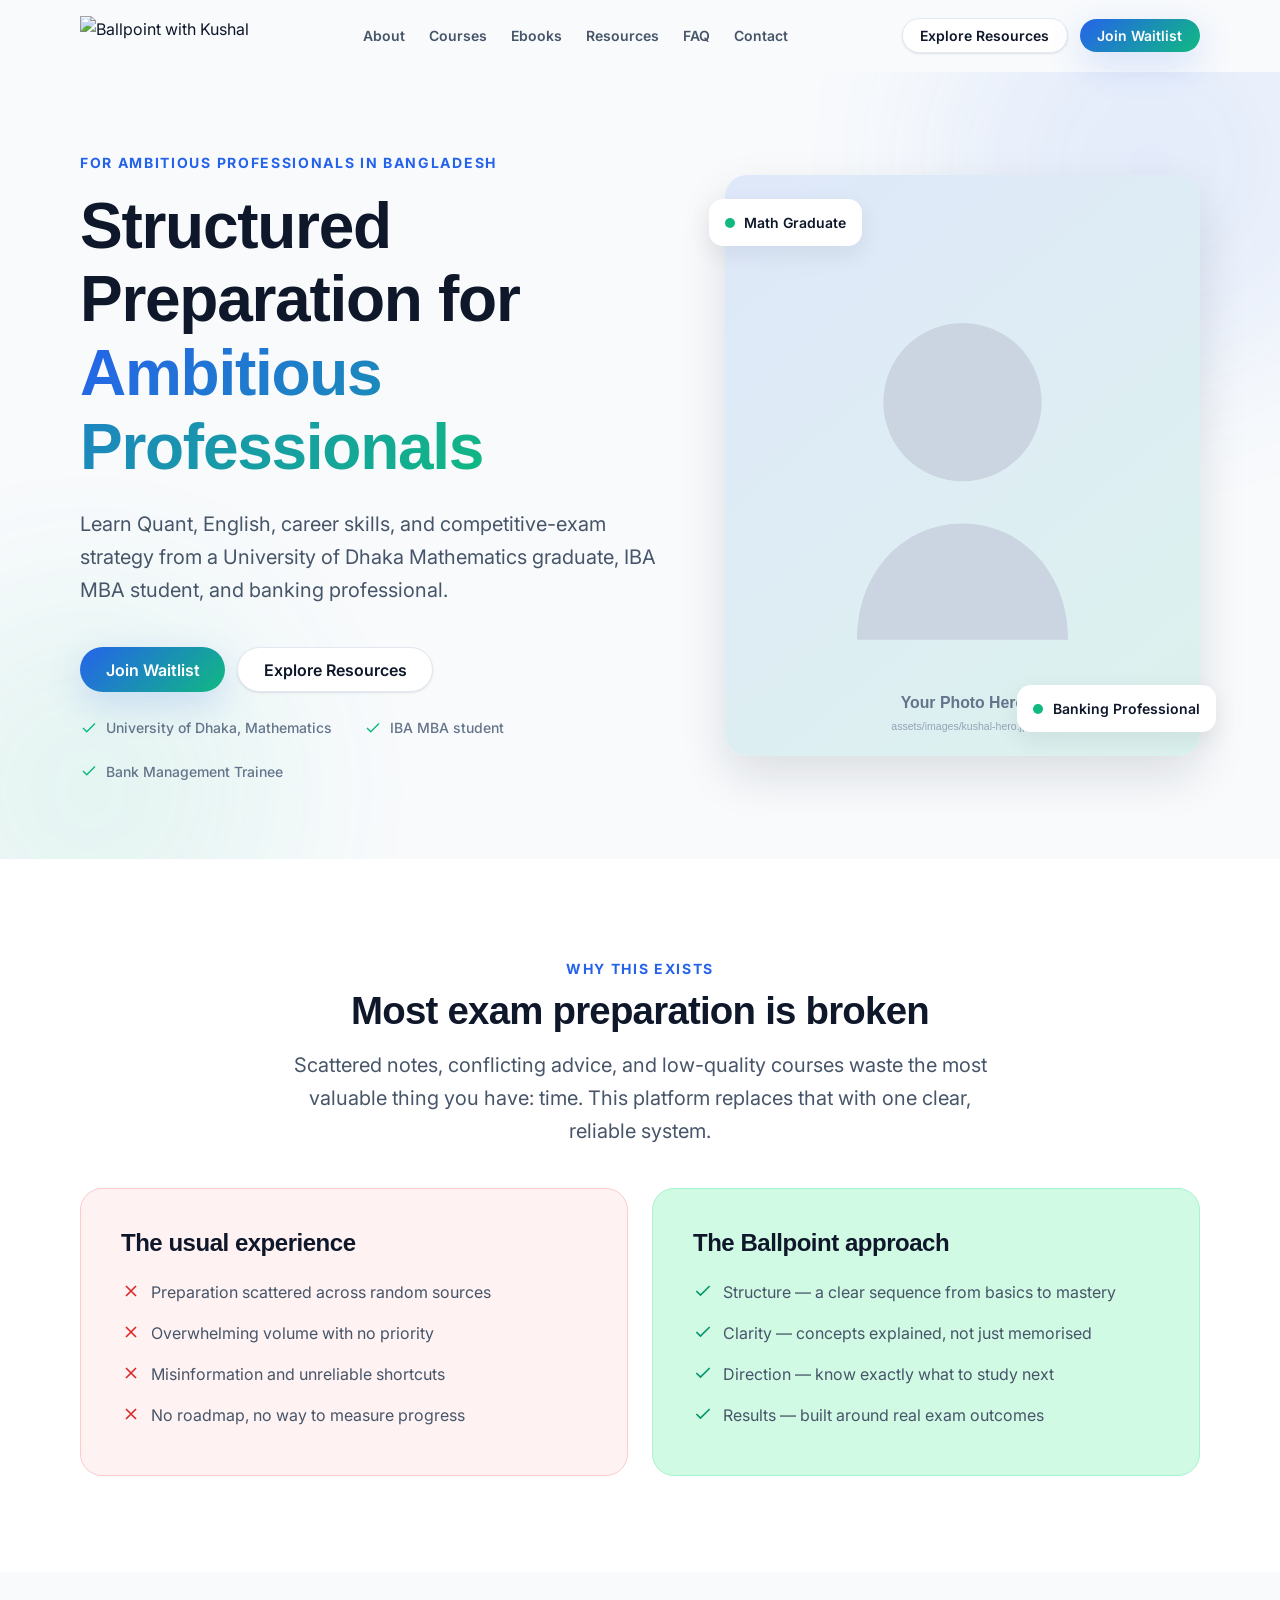
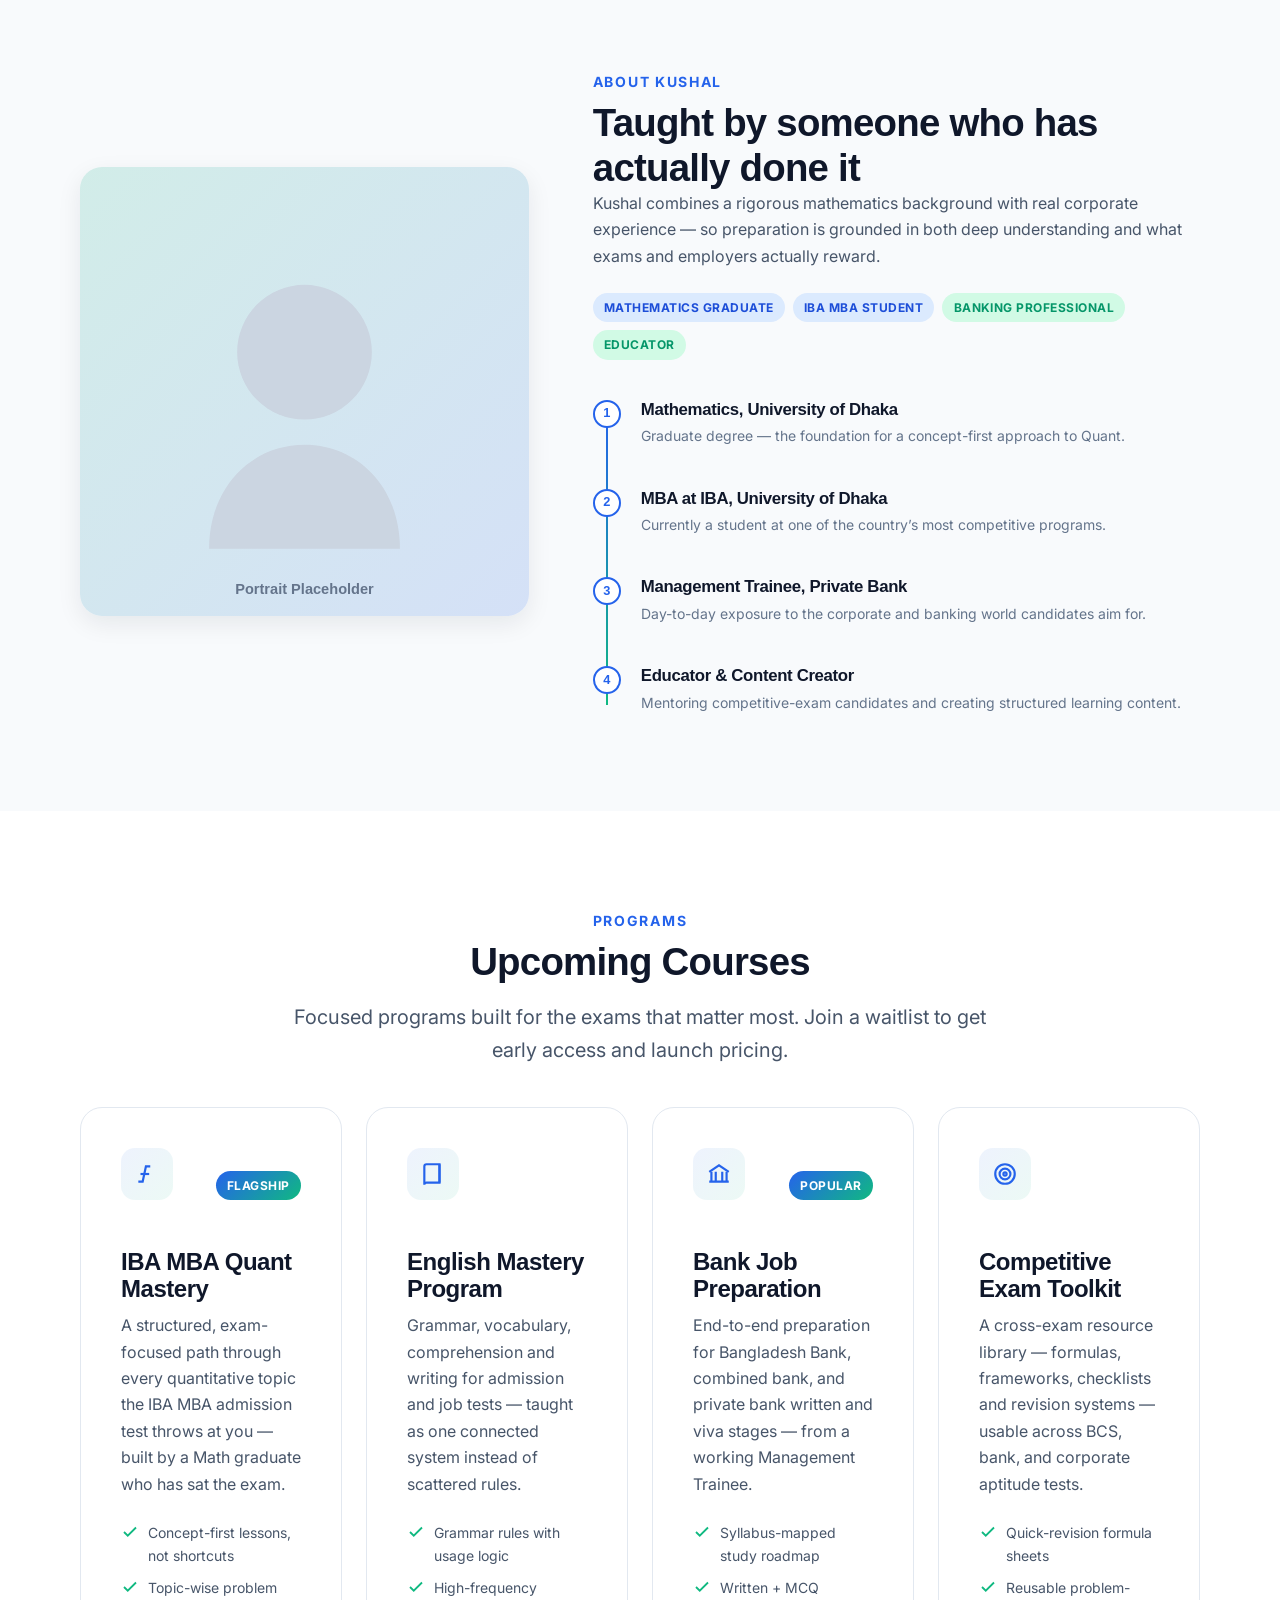
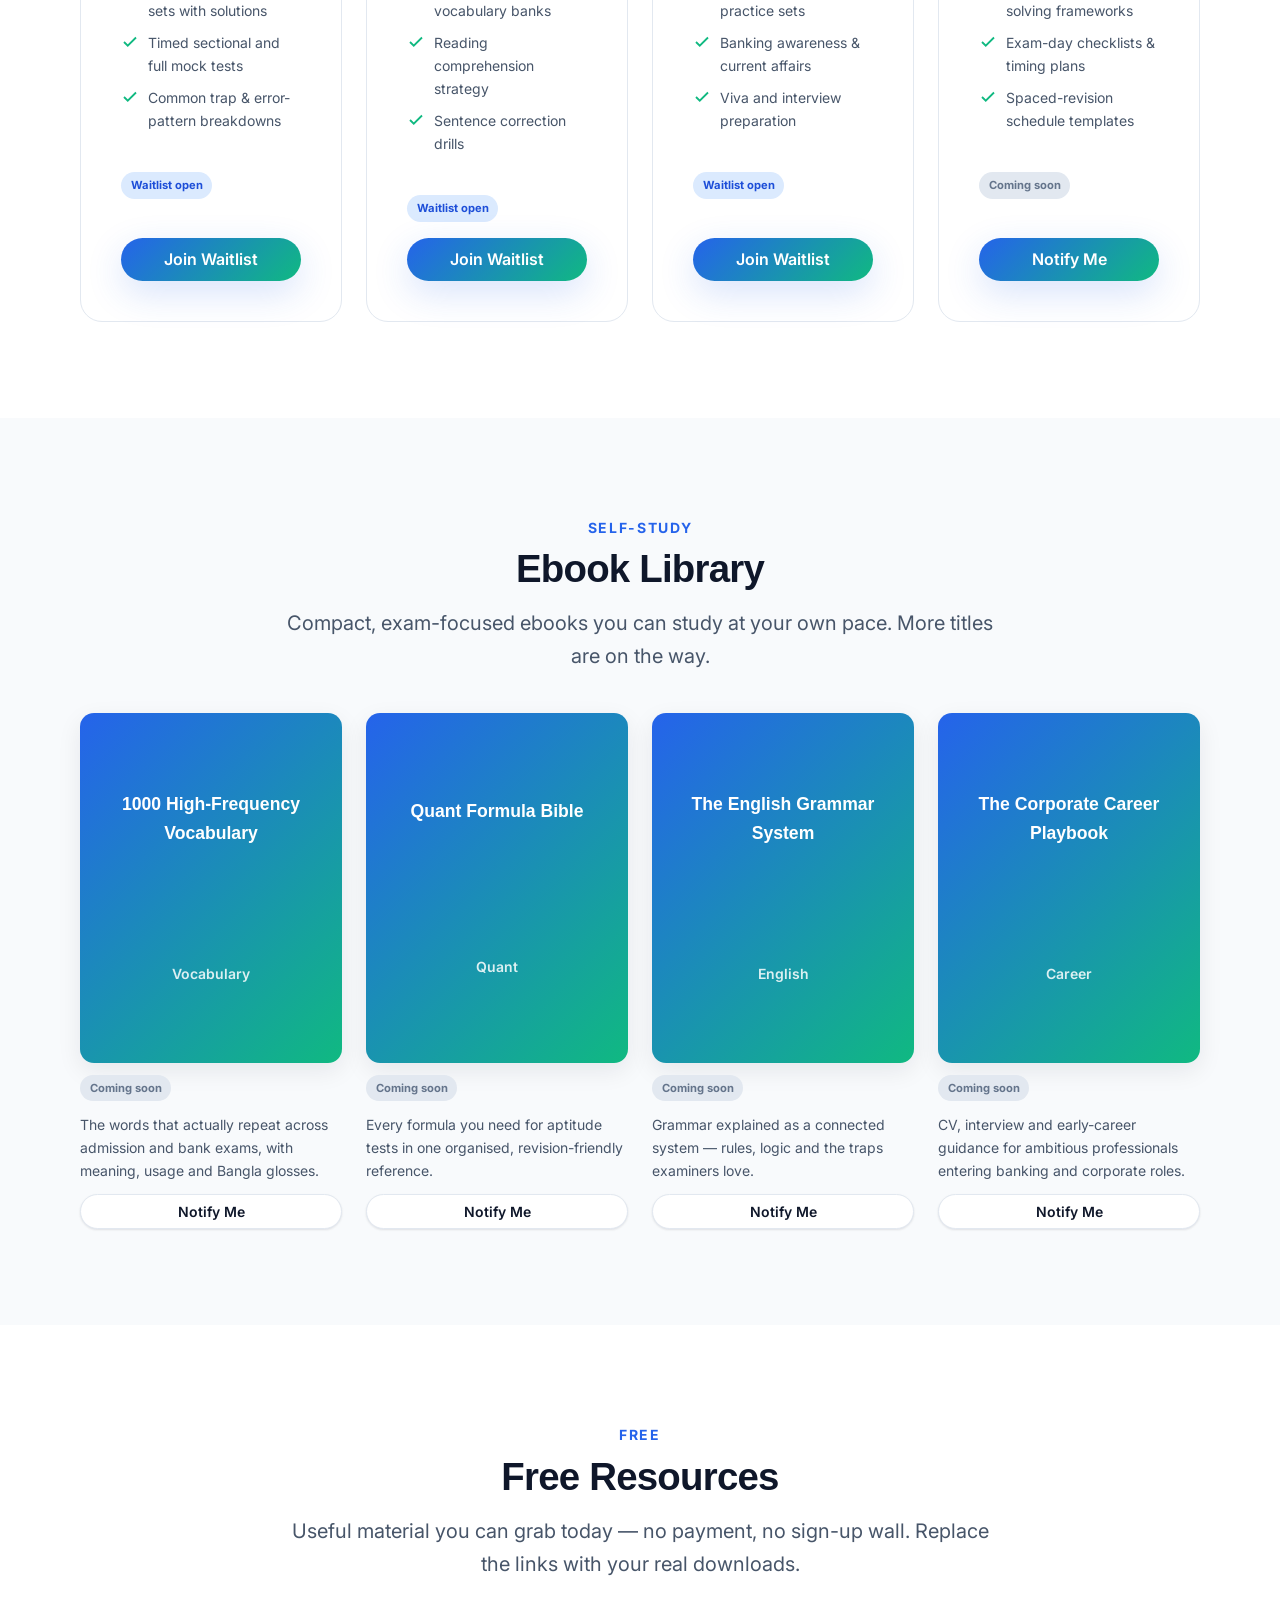
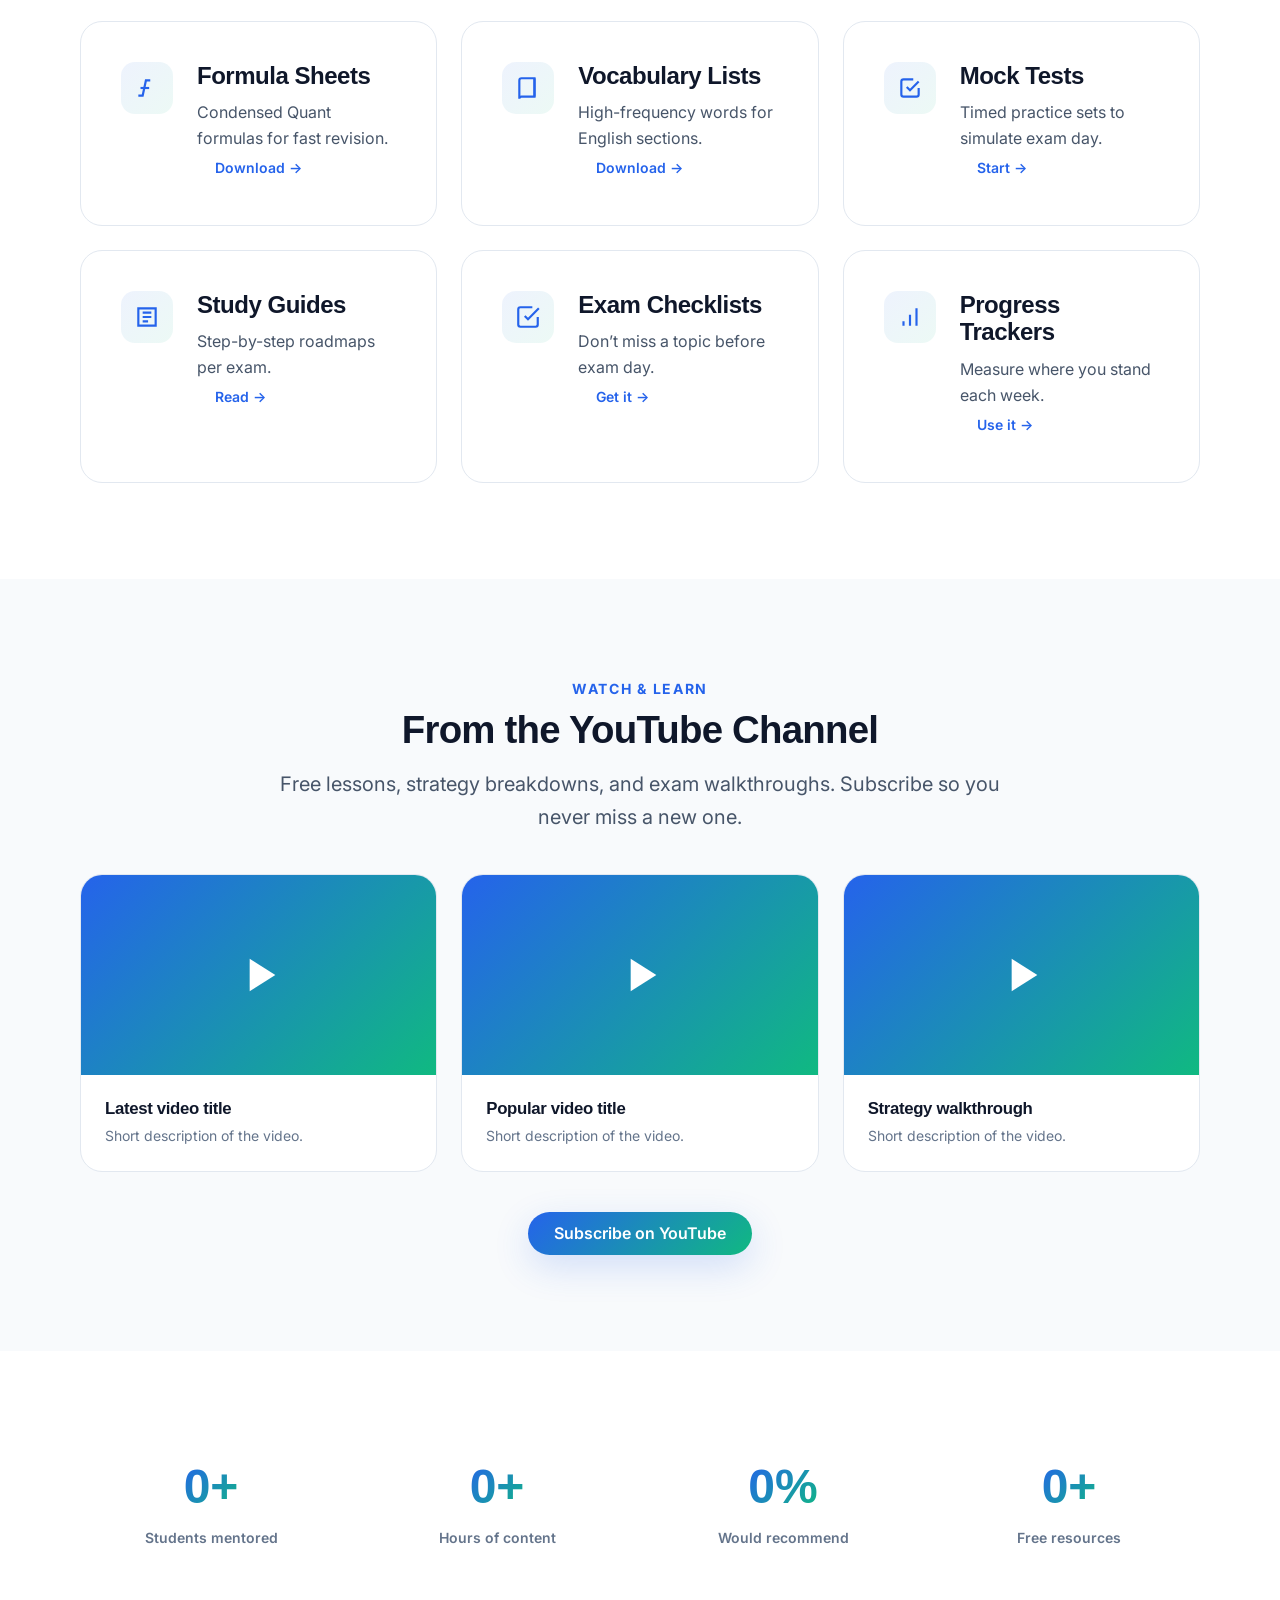
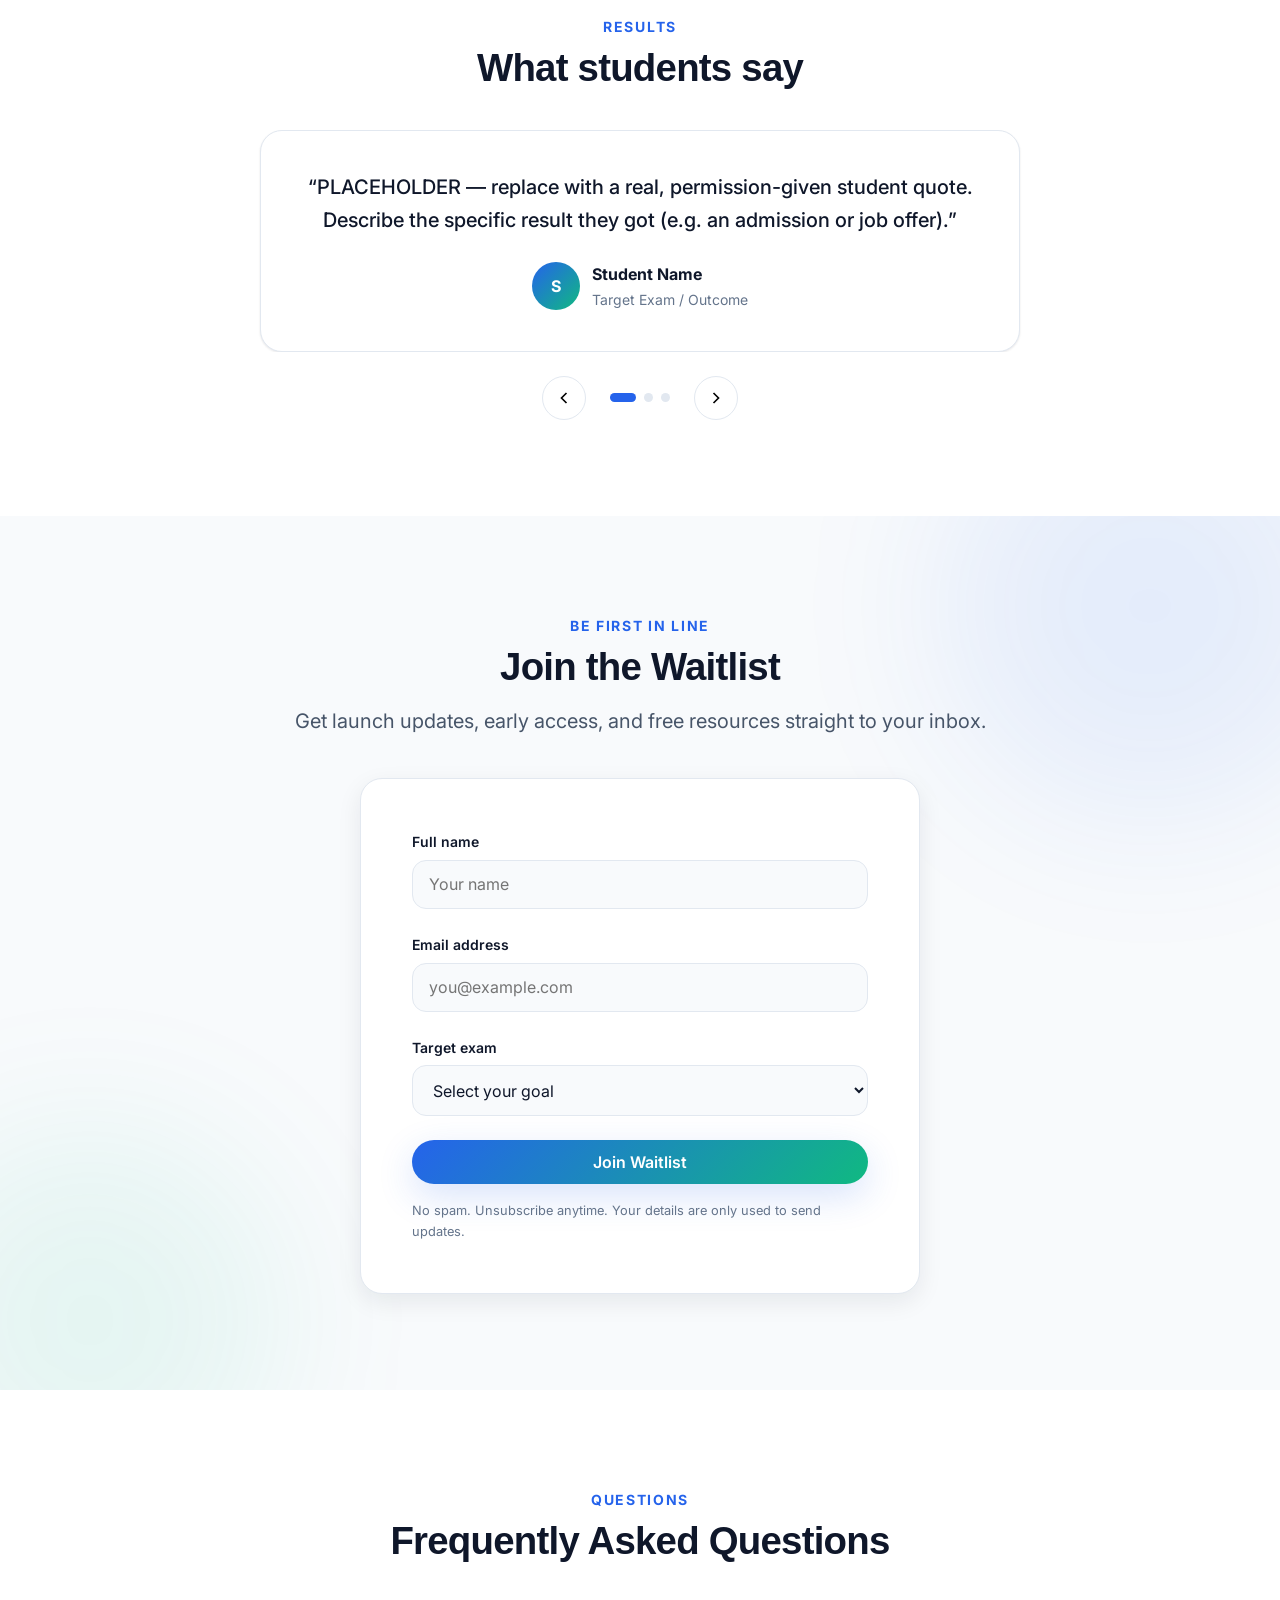
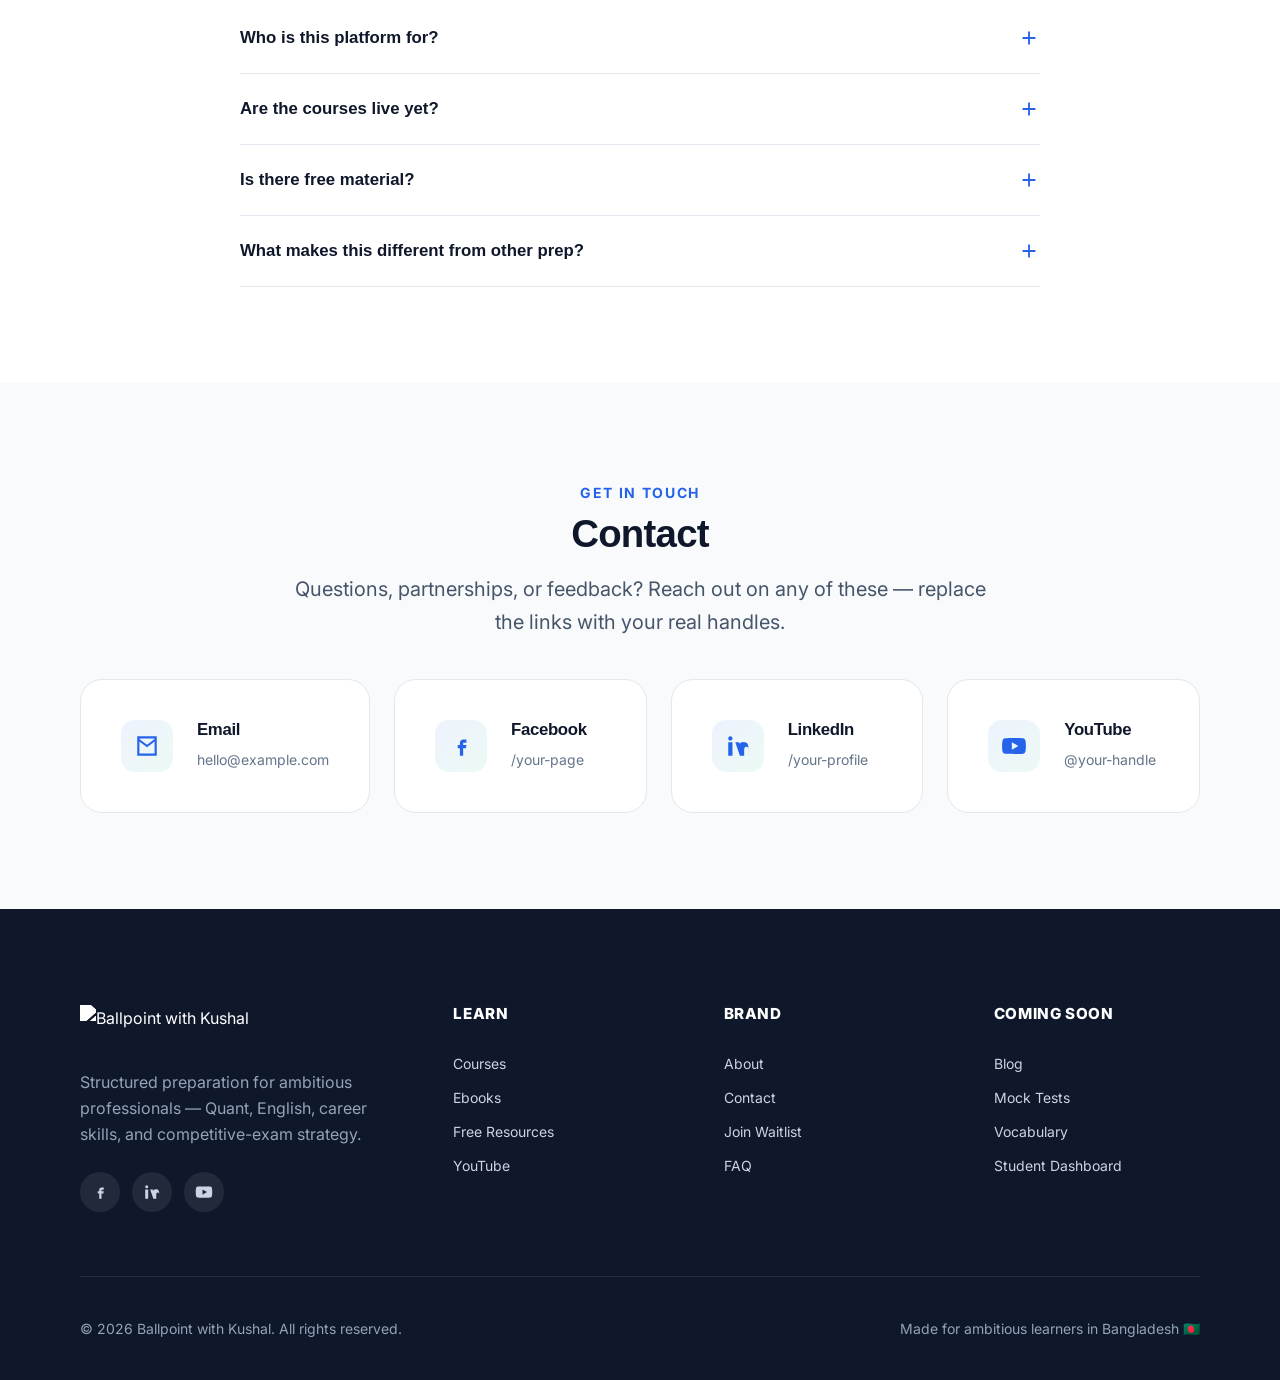
==== commit 4155e6c3: "Update index.html" ====
--- a/index.html
+++ b/index.html
@@ -215,19 +215,19 @@
 
           <!-- Timeline: edit/add items freely; styling is automatic -->
           <ol class="timeline">
-            <li class="timeline__item">
+            <li class="timeline__item" data-reveal>
               <h4>Mathematics, University of Dhaka</h4>
               <span>Graduate degree — the foundation for a concept-first approach to Quant.</span>
             </li>
-            <li class="timeline__item">
+            <li class="timeline__item" data-reveal>
               <h4>MBA at IBA, University of Dhaka</h4>
               <span>Currently a student at one of the country’s most competitive programs.</span>
             </li>
-            <li class="timeline__item">
+            <li class="timeline__item" data-reveal>
               <h4>Management Trainee, Private Bank</h4>
               <span>Day-to-day exposure to the corporate and banking world candidates aim for.</span>
             </li>
-            <li class="timeline__item">
+            <li class="timeline__item" data-reveal>
               <h4>Educator & Content Creator</h4>
               <span>Mentoring competitive-exam candidates and creating structured learning content.</span>
             </li>
--- a/css/styles.css
+++ b/css/styles.css
@@ -0,0 +1,212 @@
+/* ============================================================================
+   BALLPOINT WITH KUSHAL — styles.css
+   Base layer: design tokens, reset, typography, layout primitives.
+
+   HOW THIS FILE IS ORGANISED
+   1. Design tokens (CSS variables)  <-- EDIT COLOURS, FONTS & SPACING HERE ONLY
+   2. Reset & base elements
+   3. Typography
+   4. Layout primitives (container, section, grid)
+   5. Section-specific base styles
+
+   Component styling (buttons, cards, navbar, etc.) lives in components.css.
+   Helper classes live in utilities.css. Breakpoints live in responsive.css.
+   ============================================================================ */
+
+/* ----------------------------------------------------------------------------
+   1. DESIGN TOKENS  —  the ONLY place you should change colours / fonts / spacing
+   ---------------------------------------------------------------------------- */
+:root {
+  /* Brand colours (from brand spec) */
+  --color-primary: #2563EB;        /* Primary Blue */
+  --color-primary-dark: #1D4ED8;
+  --color-primary-light: #DBEAFE;
+  --color-secondary: #10B981;      /* Primary Green */
+  --color-secondary-dark: #059669;
+  --color-secondary-light: #D1FAE5;
+
+  /* Neutrals */
+  --color-text: #0F172A;           /* Dark text */
+  --color-text-soft: #475569;
+  --color-text-muted: #64748B;
+  --color-bg: #F8FAFC;             /* Light background */
+  --color-surface: #FFFFFF;
+  --color-border: #E2E8F0;
+  --color-border-soft: #EEF2F6;
+
+  /* Brand gradient (blue -> green). Used for accents & CTAs. */
+  --gradient-brand: linear-gradient(135deg, #2563EB 0%, #10B981 100%);
+  --gradient-brand-soft: linear-gradient(135deg, rgba(37,99,235,0.08) 0%, rgba(16,185,129,0.08) 100%);
+
+  /* Typography
+     Display: Plus Jakarta Sans (headlines) | Manrope (sub-display)
+     Body:    Inter
+     Fonts are loaded via <link> in each HTML <head>. */
+  --font-display: 'Plus Jakarta Sans', 'Manrope', sans-serif;
+  --font-body: 'Inter', system-ui, sans-serif;
+
+  /* Fluid type scale (clamp = scales smoothly between mobile & desktop) */
+  --fs-hero: clamp(2.25rem, 5vw + 1rem, 4rem);
+  --fs-h1: clamp(2rem, 3.5vw + 1rem, 3rem);
+  --fs-h2: clamp(1.6rem, 2.5vw + 0.8rem, 2.4rem);
+  --fs-h3: clamp(1.25rem, 1.2vw + 0.8rem, 1.5rem);
+  --fs-lead: clamp(1.05rem, 0.6vw + 0.9rem, 1.25rem);
+  --fs-body: 1rem;
+  --fs-small: 0.875rem;
+
+  /* Spacing scale */
+  --space-xs: 0.5rem;
+  --space-sm: 1rem;
+  --space-md: 1.5rem;
+  --space-lg: 2.5rem;
+  --space-xl: 4rem;
+  --space-2xl: 6rem;
+
+  /* Radius & shadow */
+  --radius-sm: 8px;
+  --radius-md: 14px;
+  --radius-lg: 22px;
+  --radius-pill: 999px;
+  --shadow-sm: 0 1px 2px rgba(15,23,42,0.06), 0 1px 3px rgba(15,23,42,0.05);
+  --shadow-md: 0 8px 24px rgba(15,23,42,0.08);
+  --shadow-lg: 0 20px 48px rgba(15,23,42,0.12);
+  --shadow-glow: 0 12px 36px rgba(37,99,235,0.18);
+
+  /* Layout */
+  --container-max: 1200px;
+  --navbar-height: 72px;
+
+  /* Motion */
+  --ease: cubic-bezier(0.4, 0, 0.2, 1);
+  --transition: 0.25s var(--ease);
+}
+
+/* ----------------------------------------------------------------------------
+   2. RESET & BASE
+   ---------------------------------------------------------------------------- */
+*, *::before, *::after { box-sizing: border-box; margin: 0; padding: 0; }
+
+html {
+  scroll-behavior: smooth;            /* smooth scrolling for anchor links */
+  scroll-padding-top: var(--navbar-height); /* stop sticky navbar covering anchors */
+  -webkit-text-size-adjust: 100%;
+}
+
+/* Respect users who prefer reduced motion (accessibility) */
+@media (prefers-reduced-motion: reduce) {
+  html { scroll-behavior: auto; }
+  *, *::before, *::after {
+    animation-duration: 0.001ms !important;
+    transition-duration: 0.001ms !important;
+    animation-iteration-count: 1 !important;
+  }
+}
+
+body {
+  font-family: var(--font-body);
+  font-size: var(--fs-body);
+  line-height: 1.65;
+  color: var(--color-text);
+  background: var(--color-bg);
+  -webkit-font-smoothing: antialiased;
+  text-rendering: optimizeLegibility;
+  overflow-x: hidden;
+}
+
+img, svg, video { max-width: 100%; height: auto; display: block; }
+a { color: inherit; text-decoration: none; }
+ul { list-style: none; }
+button { font-family: inherit; cursor: pointer; border: none; background: none; }
+input, textarea, select { font-family: inherit; font-size: inherit; }
+
+/* Accessible focus ring for keyboard navigation */
+:focus-visible {
+  outline: 3px solid var(--color-primary);
+  outline-offset: 2px;
+  border-radius: 4px;
+}
+
+/* Skip-to-content link for screen readers / keyboard users */
+.skip-link {
+  position: absolute; left: -9999px; top: 0;
+  background: var(--color-text); color: #fff;
+  padding: 0.75rem 1.25rem; z-index: 1000; border-radius: 0 0 8px 0;
+}
+.skip-link:focus { left: 0; }
+
+/* ----------------------------------------------------------------------------
+   3. TYPOGRAPHY
+   ---------------------------------------------------------------------------- */
+h1, h2, h3, h4 {
+  font-family: var(--font-display);
+  line-height: 1.15;
+  font-weight: 800;
+  letter-spacing: -0.02em;
+  color: var(--color-text);
+}
+h1 { font-size: var(--fs-h1); }
+h2 { font-size: var(--fs-h2); }
+h3 { font-size: var(--fs-h3); font-weight: 700; }
+p  { color: var(--color-text-soft); }
+
+.lead { font-size: var(--fs-lead); color: var(--color-text-soft); }
+
+/* Gradient text helper — used for emphasised words in headlines */
+.text-gradient {
+  background: var(--gradient-brand);
+  -webkit-background-clip: text;
+  background-clip: text;
+  color: transparent;
+}
+
+/* ----------------------------------------------------------------------------
+   4. LAYOUT PRIMITIVES
+   ---------------------------------------------------------------------------- */
+.container {
+  width: 100%;
+  max-width: var(--container-max);
+  margin-inline: auto;
+  padding-inline: clamp(1.25rem, 4vw, 2.5rem);
+}
+
+/* Every major homepage block uses .section so vertical rhythm stays consistent.
+   To remove a section, delete its <section> in the HTML — spacing stays intact. */
+.section { padding-block: var(--space-2xl); }
+.section--tight { padding-block: var(--space-xl); }
+.section--alt { background: var(--color-surface); }
+
+/* Section header (eyebrow + title + intro), reused across sections */
+.section-head { max-width: 720px; margin-bottom: var(--space-lg); }
+.section-head--center { margin-inline: auto; text-align: center; }
+.eyebrow {
+  display: inline-block;
+  font-family: var(--font-body);
+  font-size: var(--fs-small);
+  font-weight: 700;
+  letter-spacing: 0.12em;
+  text-transform: uppercase;
+  color: var(--color-primary);
+  margin-bottom: var(--space-xs);
+}
+.section-head p { margin-top: var(--space-sm); font-size: var(--fs-lead); }
+
+/* Reusable responsive grid (auto-fit cards) */
+.grid { display: grid; gap: var(--space-md); }
+.grid--2 { grid-template-columns: repeat(2, 1fr); }
+.grid--3 { grid-template-columns: repeat(3, 1fr); }
+.grid--4 { grid-template-columns: repeat(4, 1fr); }
+.grid--auto { grid-template-columns: repeat(auto-fit, minmax(260px, 1fr)); }
+
+/* ----------------------------------------------------------------------------
+   5. SECTION BASE BACKGROUNDS / ATMOSPHERE
+   ---------------------------------------------------------------------------- */
+/* Soft decorative blobs used in hero & CTA for depth (purely decorative) */
+.bg-decor { position: relative; overflow: hidden; }
+.bg-decor::before,
+.bg-decor::after {
+  content: ""; position: absolute; border-radius: 50%;
+  filter: blur(80px); opacity: 0.5; z-index: 0; pointer-events: none;
+}
+.bg-decor::before { width: 420px; height: 420px; background: rgba(37,99,235,0.18); top: -120px; right: -80px; }
+.bg-decor::after  { width: 380px; height: 380px; background: rgba(16,185,129,0.16); bottom: -120px; left: -100px; }
+.bg-decor > * { position: relative; z-index: 1; }
--- a/css/components.css
+++ b/css/components.css
@@ -0,0 +1,309 @@
+/* ============================================================================
+   BALLPOINT WITH KUSHAL — components.css
+   Reusable UI components. Each block is independent — copy a block to reuse a
+   component on any page. Components read their colours from the CSS variables
+   defined in styles.css, so you never hard-code a colour here.
+
+   CONTENTS
+   - Buttons
+   - Badges / pills / chips
+   - Navbar + hamburger + mobile drawer
+   - Hero
+   - Feature / value cards
+   - Course cards
+   - Ebook cards
+   - Resource cards
+   - YouTube cards
+   - Testimonial carousel + stats
+   - Forms (waitlist / newsletter / contact)
+   - FAQ accordion
+   - Footer
+   - Back-to-top button
+   - Scroll-reveal animation base
+   ============================================================================ */
+
+/* ---------------------------------- BUTTONS -------------------------------- */
+.btn {
+  display: inline-flex; align-items: center; justify-content: center; gap: 0.5rem;
+  font-family: var(--font-body); font-weight: 600; font-size: var(--fs-body);
+  padding: 0.85rem 1.6rem; border-radius: var(--radius-pill);
+  transition: transform var(--transition), box-shadow var(--transition), background var(--transition);
+  white-space: nowrap; line-height: 1;
+}
+.btn:active { transform: translateY(1px); }
+
+.btn--primary { background: var(--gradient-brand); color: #fff; box-shadow: var(--shadow-glow); }
+.btn--primary:hover { transform: translateY(-2px); box-shadow: 0 16px 40px rgba(37,99,235,0.28); }
+
+.btn--secondary { background: var(--color-surface); color: var(--color-text); border: 1.5px solid var(--color-border); box-shadow: var(--shadow-sm); }
+.btn--secondary:hover { border-color: var(--color-primary); color: var(--color-primary); transform: translateY(-2px); }
+
+.btn--ghost { background: transparent; color: var(--color-primary); }
+.btn--ghost:hover { background: var(--color-primary-light); }
+
+.btn--full { width: 100%; }
+.btn--sm { padding: 0.6rem 1.1rem; font-size: var(--fs-small); }
+
+/* ---------------------------- BADGES / CHIPS ------------------------------- */
+.badge {
+  display: inline-flex; align-items: center; gap: 0.4rem;
+  font-size: 0.75rem; font-weight: 700; letter-spacing: 0.04em;
+  padding: 0.3rem 0.7rem; border-radius: var(--radius-pill);
+  text-transform: uppercase;
+}
+.badge--brand { background: var(--gradient-brand); color: #fff; }
+.badge--soft { background: var(--color-primary-light); color: var(--color-primary-dark); }
+.badge--green { background: var(--color-secondary-light); color: var(--color-secondary-dark); }
+.badge--muted { background: var(--color-border); color: var(--color-text-muted); }
+
+/* Status pill on course/ebook cards (text set from JSON in forms/main.js) */
+.status-pill { font-size: 0.7rem; font-weight: 700; padding: 0.25rem 0.6rem; border-radius: var(--radius-pill); }
+.status-waitlist { background: var(--color-primary-light); color: var(--color-primary-dark); }
+.status-enrolling { background: var(--color-secondary-light); color: var(--color-secondary-dark); }
+.status-live { background: var(--color-secondary); color: #fff; }
+.status-coming-soon { background: var(--color-border); color: var(--color-text-muted); }
+.status-available { background: var(--color-secondary-light); color: var(--color-secondary-dark); }
+
+/* Trust indicators row under hero */
+.trust { display: flex; flex-wrap: wrap; gap: 1.25rem 2rem; align-items: center; margin-top: var(--space-md); }
+.trust__item { display: flex; align-items: center; gap: 0.5rem; font-size: var(--fs-small); color: var(--color-text-muted); font-weight: 500; }
+.trust__item svg { width: 18px; height: 18px; color: var(--color-secondary); flex-shrink: 0; }
+
+/* ----------------------------------- NAVBAR -------------------------------- */
+.navbar {
+  position: sticky; top: 0; z-index: 100;
+  height: var(--navbar-height);
+  background: rgba(248,250,252,0.8);
+  backdrop-filter: saturate(180%) blur(12px);
+  -webkit-backdrop-filter: saturate(180%) blur(12px);
+  border-bottom: 1px solid transparent;
+  transition: box-shadow var(--transition), border-color var(--transition), background var(--transition);
+}
+/* .is-scrolled class is toggled by navigation.js once the page scrolls */
+.navbar.is-scrolled { box-shadow: var(--shadow-sm); border-color: var(--color-border); background: rgba(248,250,252,0.92); }
+.navbar__inner { height: 100%; display: flex; align-items: center; justify-content: space-between; gap: var(--space-md); }
+.navbar__logo { display: flex; align-items: center; }
+.navbar__logo img { height: 40px; width: auto; }
+
+.navbar__links { display: flex; align-items: center; gap: 1.5rem; }
+.navbar__links a { font-size: var(--fs-small); font-weight: 600; color: var(--color-text-soft); position: relative; transition: color var(--transition); }
+.navbar__links a:hover { color: var(--color-primary); }
+.navbar__links a::after {
+  content: ""; position: absolute; left: 0; bottom: -6px; height: 2px; width: 0;
+  background: var(--gradient-brand); transition: width var(--transition);
+}
+.navbar__links a:hover::after { width: 100%; }
+.navbar__actions { display: flex; align-items: center; gap: 0.75rem; }
+
+/* Hamburger button (hidden on desktop, shown on mobile via responsive.css) */
+.hamburger { display: none; width: 44px; height: 44px; flex-direction: column; justify-content: center; align-items: center; gap: 5px; border-radius: var(--radius-sm); }
+.hamburger span { display: block; width: 24px; height: 2px; background: var(--color-text); border-radius: 2px; transition: transform var(--transition), opacity var(--transition); }
+.hamburger[aria-expanded="true"] span:nth-child(1) { transform: translateY(7px) rotate(45deg); }
+.hamburger[aria-expanded="true"] span:nth-child(2) { opacity: 0; }
+.hamburger[aria-expanded="true"] span:nth-child(3) { transform: translateY(-7px) rotate(-45deg); }
+
+/* Mobile slide-in drawer */
+.mobile-drawer {
+  position: fixed; inset: var(--navbar-height) 0 0 0; z-index: 99;
+  background: var(--color-surface);
+  transform: translateX(100%); transition: transform 0.3s var(--ease);
+  padding: var(--space-lg); display: flex; flex-direction: column; gap: var(--space-md);
+  overflow-y: auto;
+}
+.mobile-drawer.is-open { transform: translateX(0); }
+.mobile-drawer a { font-size: 1.1rem; font-weight: 600; color: var(--color-text); padding: 0.5rem 0; border-bottom: 1px solid var(--color-border-soft); }
+
+/* ------------------------------------ HERO --------------------------------- */
+.hero { padding-block: clamp(3rem, 6vw, 5.5rem); }
+.hero__grid { display: grid; grid-template-columns: 1.1fr 0.9fr; gap: var(--space-xl); align-items: center; }
+.hero__eyebrow { margin-bottom: var(--space-sm); }
+.hero h1 { font-size: var(--fs-hero); margin-bottom: var(--space-md); }
+.hero__sub { font-size: var(--fs-lead); max-width: 46ch; margin-bottom: var(--space-lg); }
+.hero__cta { display: flex; flex-wrap: wrap; gap: 0.75rem; }
+.hero__photo { position: relative; }
+.hero__photo img { width: 100%; border-radius: var(--radius-lg); box-shadow: var(--shadow-lg); }
+/* Floating credential chip over the photo */
+.hero__chip {
+  position: absolute; background: var(--color-surface); box-shadow: var(--shadow-md);
+  border-radius: var(--radius-md); padding: 0.75rem 1rem; display: flex; align-items: center; gap: 0.6rem;
+  font-size: var(--fs-small); font-weight: 600;
+}
+.hero__chip--tl { top: 1.5rem; left: -1rem; }
+.hero__chip--br { bottom: 1.5rem; right: -1rem; }
+.hero__chip .dot { width: 10px; height: 10px; border-radius: 50%; background: var(--color-secondary); }
+
+/* ------------------------- FEATURE / VALUE CARDS --------------------------- */
+.card {
+  background: var(--color-surface); border: 1px solid var(--color-border);
+  border-radius: var(--radius-lg); padding: var(--space-lg);
+  transition: transform var(--transition), box-shadow var(--transition), border-color var(--transition);
+}
+.card:hover { transform: translateY(-4px); box-shadow: var(--shadow-md); border-color: var(--color-primary-light); }
+.card__icon {
+  width: 52px; height: 52px; border-radius: var(--radius-md); display: grid; place-items: center;
+  background: var(--gradient-brand-soft); color: var(--color-primary); margin-bottom: var(--space-md);
+}
+.card__icon svg { width: 26px; height: 26px; }
+.card h3 { margin-bottom: 0.6rem; }
+.card p { font-size: var(--fs-body); }
+
+/* Problem vs solution layout (Why This Exists) */
+.compare { display: grid; grid-template-columns: 1fr 1fr; gap: var(--space-md); }
+.compare__col { border-radius: var(--radius-lg); padding: var(--space-lg); }
+.compare__col--problem { background: #FEF2F2; border: 1px solid #FECACA; }
+.compare__col--solution { background: var(--color-secondary-light); border: 1px solid #A7F3D0; }
+.compare__col h3 { margin-bottom: var(--space-sm); }
+.compare__list li { display: flex; gap: 0.6rem; align-items: flex-start; padding: 0.45rem 0; color: var(--color-text-soft); }
+.compare__list li svg { width: 20px; height: 20px; flex-shrink: 0; margin-top: 2px; }
+.compare__col--problem li svg { color: #DC2626; }
+.compare__col--solution li svg { color: var(--color-secondary-dark); }
+
+/* ------------------------------ ABOUT TIMELINE ----------------------------- */
+.about__grid { display: grid; grid-template-columns: 0.85fr 1.15fr; gap: var(--space-xl); align-items: center; }
+.about__photo img { border-radius: var(--radius-lg); box-shadow: var(--shadow-md); }
+.about__roles { display: flex; flex-wrap: wrap; gap: 0.5rem; margin: var(--space-md) 0 var(--space-lg); }
+.timeline { position: relative; list-style: none; counter-reset: tl; padding-left: 3rem; margin: 0; }
+.timeline::before { content: ""; position: absolute; left: 13px; top: 10px; bottom: 10px; width: 2px; background: var(--gradient-brand); }
+.timeline__item { position: relative; counter-increment: tl; padding-bottom: var(--space-lg); }
+.timeline__item:last-child { padding-bottom: 0; }
+.timeline__item::before {
+  content: counter(tl);
+  position: absolute; left: -3rem; top: 0;
+  width: 28px; height: 28px; border-radius: 50%;
+  background: var(--color-surface); border: 2px solid var(--color-primary);
+  color: var(--color-primary); font-family: var(--font-display);
+  font-weight: 700; font-size: 0.8rem; line-height: 1;
+  display: flex; align-items: center; justify-content: center;
+}
+.timeline__item h4 { font-family: var(--font-display); font-size: 1.05rem; margin-bottom: 0.2rem; }
+.timeline__item span { font-size: var(--fs-small); color: var(--color-text-muted); }
+/* Staggered fade-in for each timeline step (uses the site's reveal system) */
+.timeline__item[data-reveal]:nth-child(1) { transition-delay: 0.05s; }
+.timeline__item[data-reveal]:nth-child(2) { transition-delay: 0.18s; }
+.timeline__item[data-reveal]:nth-child(3) { transition-delay: 0.31s; }
+.timeline__item[data-reveal]:nth-child(4) { transition-delay: 0.44s; }
+.timeline__item[data-reveal]:nth-child(5) { transition-delay: 0.57s; }
+.timeline__item[data-reveal]:nth-child(6) { transition-delay: 0.70s; }
+
+/* ------------------------------- COURSE CARDS ------------------------------ */
+.course-card { display: flex; flex-direction: column; }
+.course-card__top { display: flex; align-items: center; justify-content: space-between; margin-bottom: var(--space-md); }
+.course-card__features { margin: var(--space-md) 0 var(--space-lg); display: grid; gap: 0.55rem; }
+.course-card__features li { display: flex; gap: 0.55rem; align-items: flex-start; font-size: var(--fs-small); color: var(--color-text-soft); }
+.course-card__features li svg { width: 18px; height: 18px; color: var(--color-secondary); flex-shrink: 0; margin-top: 2px; }
+.course-card .btn { margin-top: auto; }
+
+/* ------------------------------- EBOOK CARDS ------------------------------- */
+.ebook-card { display: flex; flex-direction: column; gap: 0.75rem; }
+.ebook-card__cover {
+  aspect-ratio: 3 / 4; border-radius: var(--radius-md); display: grid; place-items: center;
+  background: var(--gradient-brand); color: #fff; text-align: center; padding: var(--space-md);
+  font-family: var(--font-display); font-weight: 800; font-size: 1.1rem; box-shadow: var(--shadow-md);
+}
+.ebook-card__cover span { display: block; font-family: var(--font-body); font-size: var(--fs-small); font-weight: 600; opacity: 0.85; margin-top: 0.5rem; }
+
+/* ----------------------------- RESOURCE CARDS ------------------------------ */
+.resource-card { display: flex; align-items: flex-start; gap: var(--space-md); }
+.resource-card .card__icon { margin-bottom: 0; flex-shrink: 0; }
+
+/* ----------------------------- YOUTUBE SECTION ----------------------------- */
+.video-card { overflow: hidden; padding: 0; }
+.video-card__embed { aspect-ratio: 16 / 9; background: var(--color-text); position: relative; }
+.video-card__embed iframe { width: 100%; height: 100%; border: 0; display: block; }
+/* Placeholder shown until you paste a real YouTube embed (see comments in HTML) */
+.video-card__placeholder { width: 100%; height: 100%; display: grid; place-items: center; color: #fff; background: var(--gradient-brand); text-align: center; }
+.video-card__placeholder svg { width: 56px; height: 56px; }
+.video-card__body { padding: var(--space-md); }
+.video-card__body h4 { font-family: var(--font-display); font-size: 1.05rem; margin-bottom: 0.35rem; }
+
+/* ----------------------- TESTIMONIALS + STATS ------------------------------ */
+.stats { display: grid; grid-template-columns: repeat(4, 1fr); gap: var(--space-md); margin-bottom: var(--space-xl); }
+.stat { text-align: center; }
+.stat__num { font-family: var(--font-display); font-size: clamp(2rem, 4vw, 3rem); font-weight: 800; }
+.stat__num .text-gradient { display: inline; }
+.stat__label { font-size: var(--fs-small); color: var(--color-text-muted); font-weight: 600; }
+
+.carousel { position: relative; }
+.carousel__track { display: flex; overflow: hidden; }
+.carousel__slide { min-width: 100%; padding: 0 var(--space-xs); transition: opacity var(--transition); }
+.testimonial {
+  background: var(--color-surface); border: 1px solid var(--color-border);
+  border-radius: var(--radius-lg); padding: var(--space-lg); box-shadow: var(--shadow-sm);
+  max-width: 760px; margin-inline: auto; text-align: center;
+}
+.testimonial__quote { font-size: var(--fs-lead); color: var(--color-text); font-weight: 500; margin-bottom: var(--space-md); }
+.testimonial__author { display: flex; align-items: center; justify-content: center; gap: 0.75rem; }
+.testimonial__avatar { width: 48px; height: 48px; border-radius: 50%; background: var(--gradient-brand); color:#fff; display: grid; place-items: center; font-weight: 700; }
+.testimonial__name { font-weight: 700; }
+.testimonial__role { font-size: var(--fs-small); color: var(--color-text-muted); }
+
+.carousel__controls { display: flex; justify-content: center; align-items: center; gap: var(--space-md); margin-top: var(--space-md); }
+.carousel__btn { width: 44px; height: 44px; border-radius: 50%; background: var(--color-surface); border: 1px solid var(--color-border); display: grid; place-items: center; transition: var(--transition); }
+.carousel__btn:hover { border-color: var(--color-primary); color: var(--color-primary); }
+.carousel__dots { display: flex; gap: 0.5rem; }
+.carousel__dot { width: 9px; height: 9px; border-radius: 50%; background: var(--color-border); transition: var(--transition); }
+.carousel__dot.is-active { background: var(--color-primary); width: 26px; border-radius: var(--radius-pill); }
+
+/* --------------------------------- FORMS ----------------------------------- */
+.form-card {
+  background: var(--color-surface); border: 1px solid var(--color-border);
+  border-radius: var(--radius-lg); padding: clamp(1.5rem, 4vw, var(--space-xl));
+  box-shadow: var(--shadow-md); max-width: 560px;
+}
+.form-field { margin-bottom: var(--space-md); text-align: left; }
+.form-field label { display: block; font-size: var(--fs-small); font-weight: 600; margin-bottom: 0.4rem; }
+.form-field input, .form-field select, .form-field textarea {
+  width: 100%; padding: 0.85rem 1rem; border: 1.5px solid var(--color-border);
+  border-radius: var(--radius-md); background: var(--color-bg); color: var(--color-text);
+  transition: border-color var(--transition), box-shadow var(--transition);
+}
+.form-field input:focus, .form-field select:focus, .form-field textarea:focus {
+  outline: none; border-color: var(--color-primary); box-shadow: 0 0 0 4px var(--color-primary-light);
+}
+.form-note { font-size: 0.8rem; color: var(--color-text-muted); margin-top: var(--space-sm); }
+.form-success { display: none; padding: var(--space-md); border-radius: var(--radius-md); background: var(--color-secondary-light); color: var(--color-secondary-dark); font-weight: 600; text-align: center; }
+.form-success.is-visible { display: block; }
+
+/* ------------------------------ FAQ ACCORDION ------------------------------ */
+.faq { max-width: 800px; margin-inline: auto; }
+.faq__item { border-bottom: 1px solid var(--color-border); }
+.faq__q {
+  width: 100%; text-align: left; display: flex; justify-content: space-between; align-items: center; gap: var(--space-md);
+  padding: var(--space-md) 0; font-family: var(--font-display); font-weight: 700; font-size: 1.05rem; color: var(--color-text);
+}
+.faq__icon { flex-shrink: 0; transition: transform var(--transition); color: var(--color-primary); }
+.faq__q[aria-expanded="true"] .faq__icon { transform: rotate(45deg); }
+.faq__a { max-height: 0; overflow: hidden; transition: max-height 0.3s var(--ease); }
+.faq__a p { padding-bottom: var(--space-md); color: var(--color-text-soft); }
+
+/* --------------------------------- FOOTER ---------------------------------- */
+.footer { background: var(--color-text); color: #CBD5E1; padding-block: var(--space-2xl) var(--space-lg); }
+.footer__grid { display: grid; grid-template-columns: 1.5fr 1fr 1fr 1fr; gap: var(--space-xl); }
+.footer__brand img { height: 40px; filter: brightness(0) invert(1); margin-bottom: var(--space-md); }
+.footer__brand p { color: #94A3B8; max-width: 32ch; }
+.footer h4 { color: #fff; font-size: 0.95rem; margin-bottom: var(--space-md); font-family: var(--font-body); letter-spacing: 0.04em; text-transform: uppercase; }
+.footer__col a { display: block; padding: 0.35rem 0; color: #CBD5E1; font-size: var(--fs-small); transition: color var(--transition); }
+.footer__col a:hover { color: #fff; }
+.footer__socials { display: flex; gap: 0.75rem; margin-top: var(--space-md); }
+.footer__socials a { width: 40px; height: 40px; border-radius: 50%; background: rgba(255,255,255,0.08); display: grid; place-items: center; transition: var(--transition); }
+.footer__socials a:hover { background: var(--gradient-brand); transform: translateY(-2px); }
+.footer__socials svg { width: 18px; height: 18px; }
+.footer__bottom { margin-top: var(--space-xl); padding-top: var(--space-lg); border-top: 1px solid rgba(255,255,255,0.1); display: flex; flex-wrap: wrap; gap: var(--space-sm); justify-content: space-between; font-size: var(--fs-small); color: #94A3B8; }
+
+/* ------------------------------ BACK TO TOP -------------------------------- */
+.back-to-top {
+  position: fixed; bottom: 1.5rem; right: 1.5rem; z-index: 90;
+  width: 48px; height: 48px; border-radius: 50%; background: var(--gradient-brand); color: #fff;
+  display: grid; place-items: center; box-shadow: var(--shadow-glow);
+  opacity: 0; visibility: hidden; transform: translateY(12px); transition: var(--transition);
+}
+.back-to-top.is-visible { opacity: 1; visibility: visible; transform: translateY(0); }
+.back-to-top:hover { transform: translateY(-3px); }
+
+/* ----------------------- SCROLL REVEAL ANIMATION BASE ---------------------- */
+/* Elements with [data-reveal] start hidden; animations.js adds .is-revealed */
+[data-reveal] { opacity: 0; transform: translateY(24px); transition: opacity 0.6s var(--ease), transform 0.6s var(--ease); }
+[data-reveal].is-revealed { opacity: 1; transform: none; }
+[data-reveal-delay="1"] { transition-delay: 0.08s; }
+[data-reveal-delay="2"] { transition-delay: 0.16s; }
+[data-reveal-delay="3"] { transition-delay: 0.24s; }
--- a/css/utilities.css
+++ b/css/utilities.css
@@ -0,0 +1,52 @@
+/* ============================================================================
+   BALLPOINT WITH KUSHAL — utilities.css
+   Single-purpose helper classes. Compose these in HTML to adjust spacing,
+   alignment, and visibility without writing new CSS. Keep them generic.
+   ============================================================================ */
+
+/* Text alignment */
+.text-center { text-align: center; }
+.text-left { text-align: left; }
+
+/* Display */
+.hidden { display: none !important; }
+.block { display: block; }
+.flex { display: flex; }
+.flex-center { display: flex; align-items: center; justify-content: center; }
+.flex-col { flex-direction: column; }
+.items-center { align-items: center; }
+.justify-between { justify-content: space-between; }
+.gap-sm { gap: var(--space-sm); }
+.gap-md { gap: var(--space-md); }
+.flex-wrap { flex-wrap: wrap; }
+
+/* Spacing (margin top/bottom helpers) */
+.mt-sm { margin-top: var(--space-sm); }
+.mt-md { margin-top: var(--space-md); }
+.mt-lg { margin-top: var(--space-lg); }
+.mb-sm { margin-bottom: var(--space-sm); }
+.mb-md { margin-bottom: var(--space-md); }
+.mb-lg { margin-bottom: var(--space-lg); }
+.mb-0 { margin-bottom: 0; }
+
+/* Width helpers */
+.w-full { width: 100%; }
+.max-prose { max-width: 65ch; }
+.mx-auto { margin-inline: auto; }
+
+/* Colour helpers */
+.bg-surface { background: var(--color-surface); }
+.bg-alt { background: var(--color-bg); }
+.text-muted { color: var(--color-text-muted); }
+.text-soft { color: var(--color-text-soft); }
+
+/* Screen-reader-only (visually hidden but read by assistive tech) */
+.sr-only {
+  position: absolute; width: 1px; height: 1px; padding: 0; margin: -1px;
+  overflow: hidden; clip: rect(0,0,0,0); white-space: nowrap; border: 0;
+}
+
+/* Rounded / shadow shortcuts */
+.rounded { border-radius: var(--radius-md); }
+.rounded-lg { border-radius: var(--radius-lg); }
+.shadow { box-shadow: var(--shadow-md); }
--- a/css/responsive.css
+++ b/css/responsive.css
@@ -0,0 +1,67 @@
+/* ============================================================================
+   BALLPOINT WITH KUSHAL — responsive.css
+   ALL breakpoints live here so responsive behaviour is in one predictable place.
+   Approach: the base styles (styles.css / components.css) are written for small
+   screens where sensible; this file layers tablet/desktop refinements and the
+   mobile collapses for grids and the navbar.
+
+   Breakpoints:
+     <= 1024px  tablet
+     <= 768px   large mobile / small tablet (navbar collapses to hamburger here)
+     <= 560px   phones
+   ============================================================================ */
+
+/* ------------------------------- <= 1024px --------------------------------- */
+@media (max-width: 1024px) {
+  .grid--4 { grid-template-columns: repeat(2, 1fr); }
+  .grid--3 { grid-template-columns: repeat(2, 1fr); }
+  .stats { grid-template-columns: repeat(2, 1fr); gap: var(--space-lg); }
+
+  .hero__grid { gap: var(--space-lg); }
+  .about__grid { gap: var(--space-lg); }
+  .footer__grid { grid-template-columns: 1fr 1fr; gap: var(--space-lg); }
+}
+
+/* --------------------- <= 768px : navbar collapses ------------------------- */
+@media (max-width: 768px) {
+  /* Show hamburger, hide desktop links + actions */
+  .hamburger { display: flex; }
+  .navbar__links,
+  .navbar__actions { display: none; }
+
+  /* Single-column stacks */
+  .hero__grid { grid-template-columns: 1fr; text-align: center; }
+  .hero__sub { margin-inline: auto; }
+  .hero__cta { justify-content: center; }
+  .hero__photo { max-width: 420px; margin-inline: auto; order: -1; } /* photo first on mobile */
+  .hero__chip { display: none; } /* floating chips are decorative — hide on small screens */
+
+  .about__grid { grid-template-columns: 1fr; }
+  .about__photo { max-width: 420px; margin-inline: auto; }
+
+  .compare { grid-template-columns: 1fr; }
+  .grid--2 { grid-template-columns: 1fr; }
+  .grid--3 { grid-template-columns: 1fr; }
+
+  .section { padding-block: var(--space-xl); }
+  .footer__grid { grid-template-columns: 1fr 1fr; }
+}
+
+/* ------------------------------- <= 560px ---------------------------------- */
+@media (max-width: 560px) {
+  .grid--4,
+  .grid--3,
+  .grid--2 { grid-template-columns: 1fr; }
+  .stats { grid-template-columns: 1fr 1fr; }
+  .footer__grid { grid-template-columns: 1fr; }
+  .footer__bottom { flex-direction: column; align-items: flex-start; }
+
+  .btn { width: 100%; } /* full-width tap targets on phones */
+  .hero__cta { flex-direction: column; }
+  .resource-card { flex-direction: column; }
+}
+
+/* --------- Desktop-only: keep nav visible at >768px (explicit) ------------- */
+@media (min-width: 769px) {
+  .mobile-drawer { display: none !important; }
+}
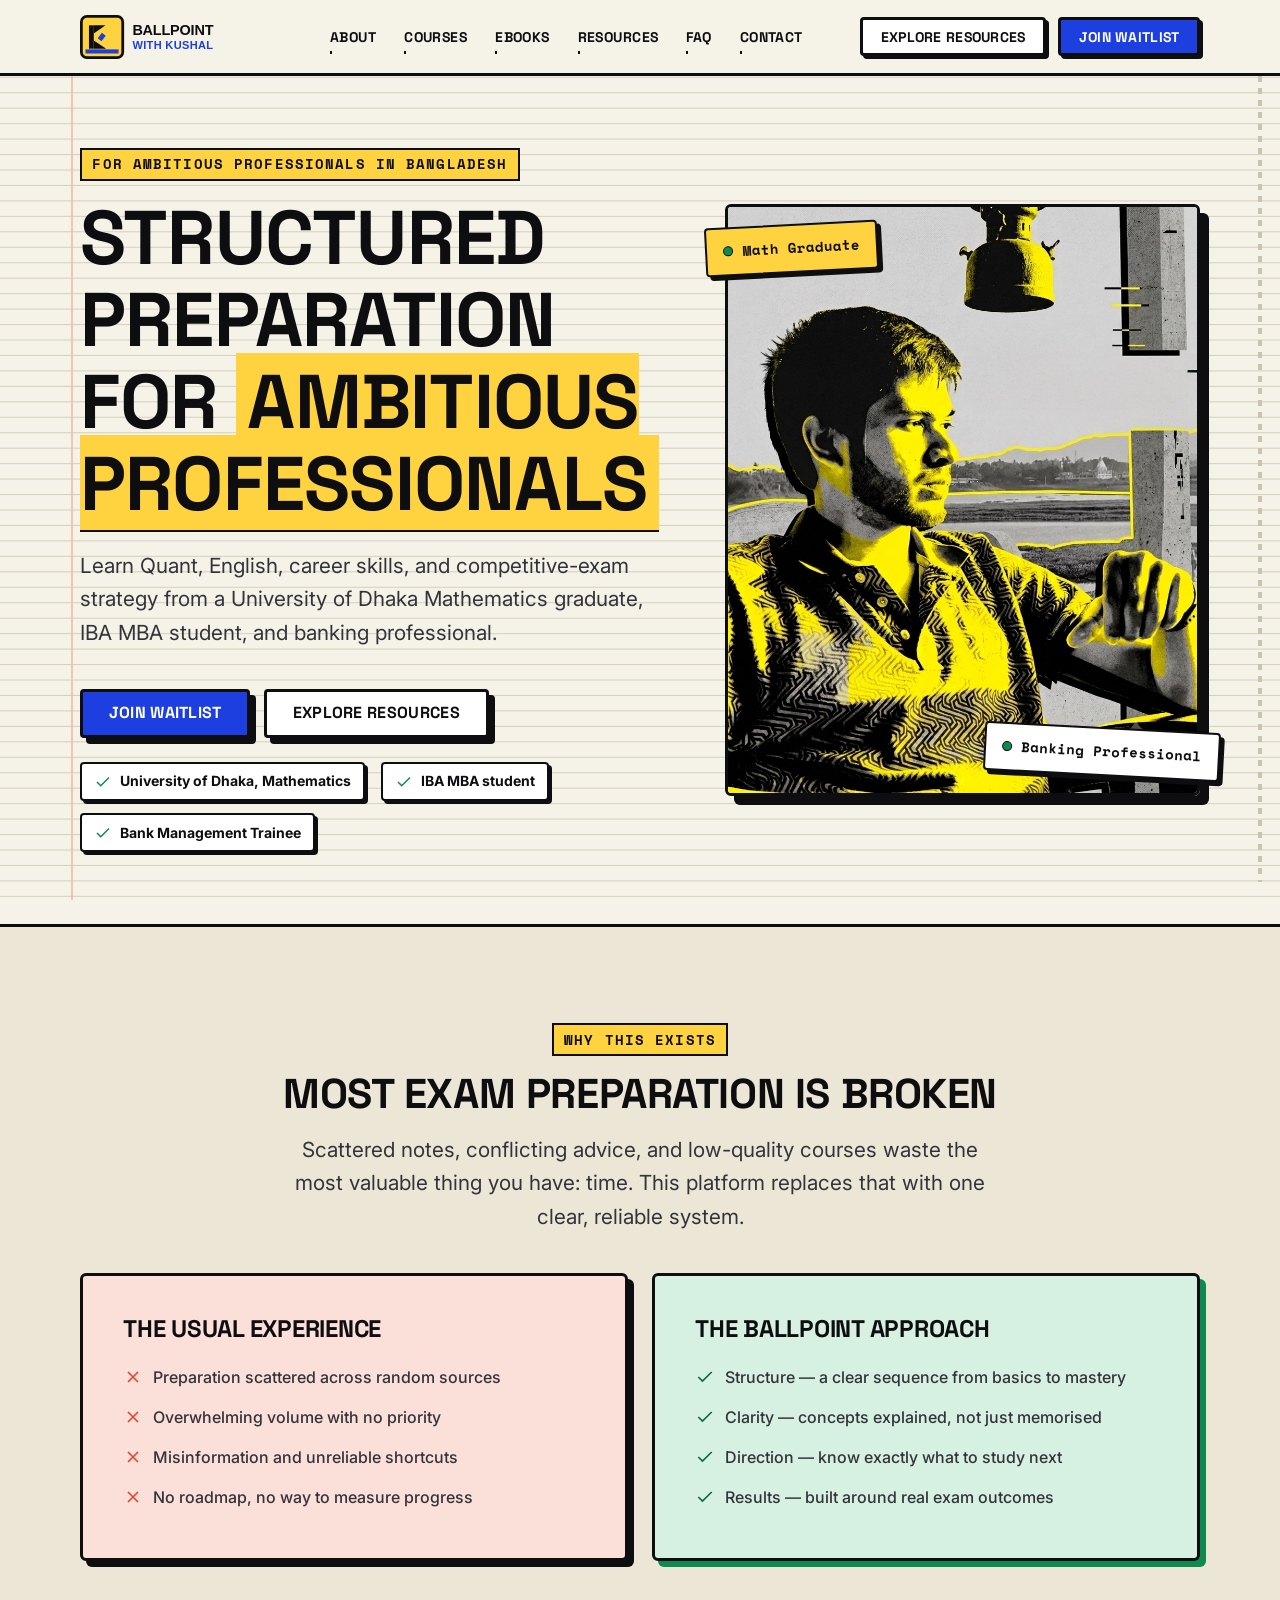
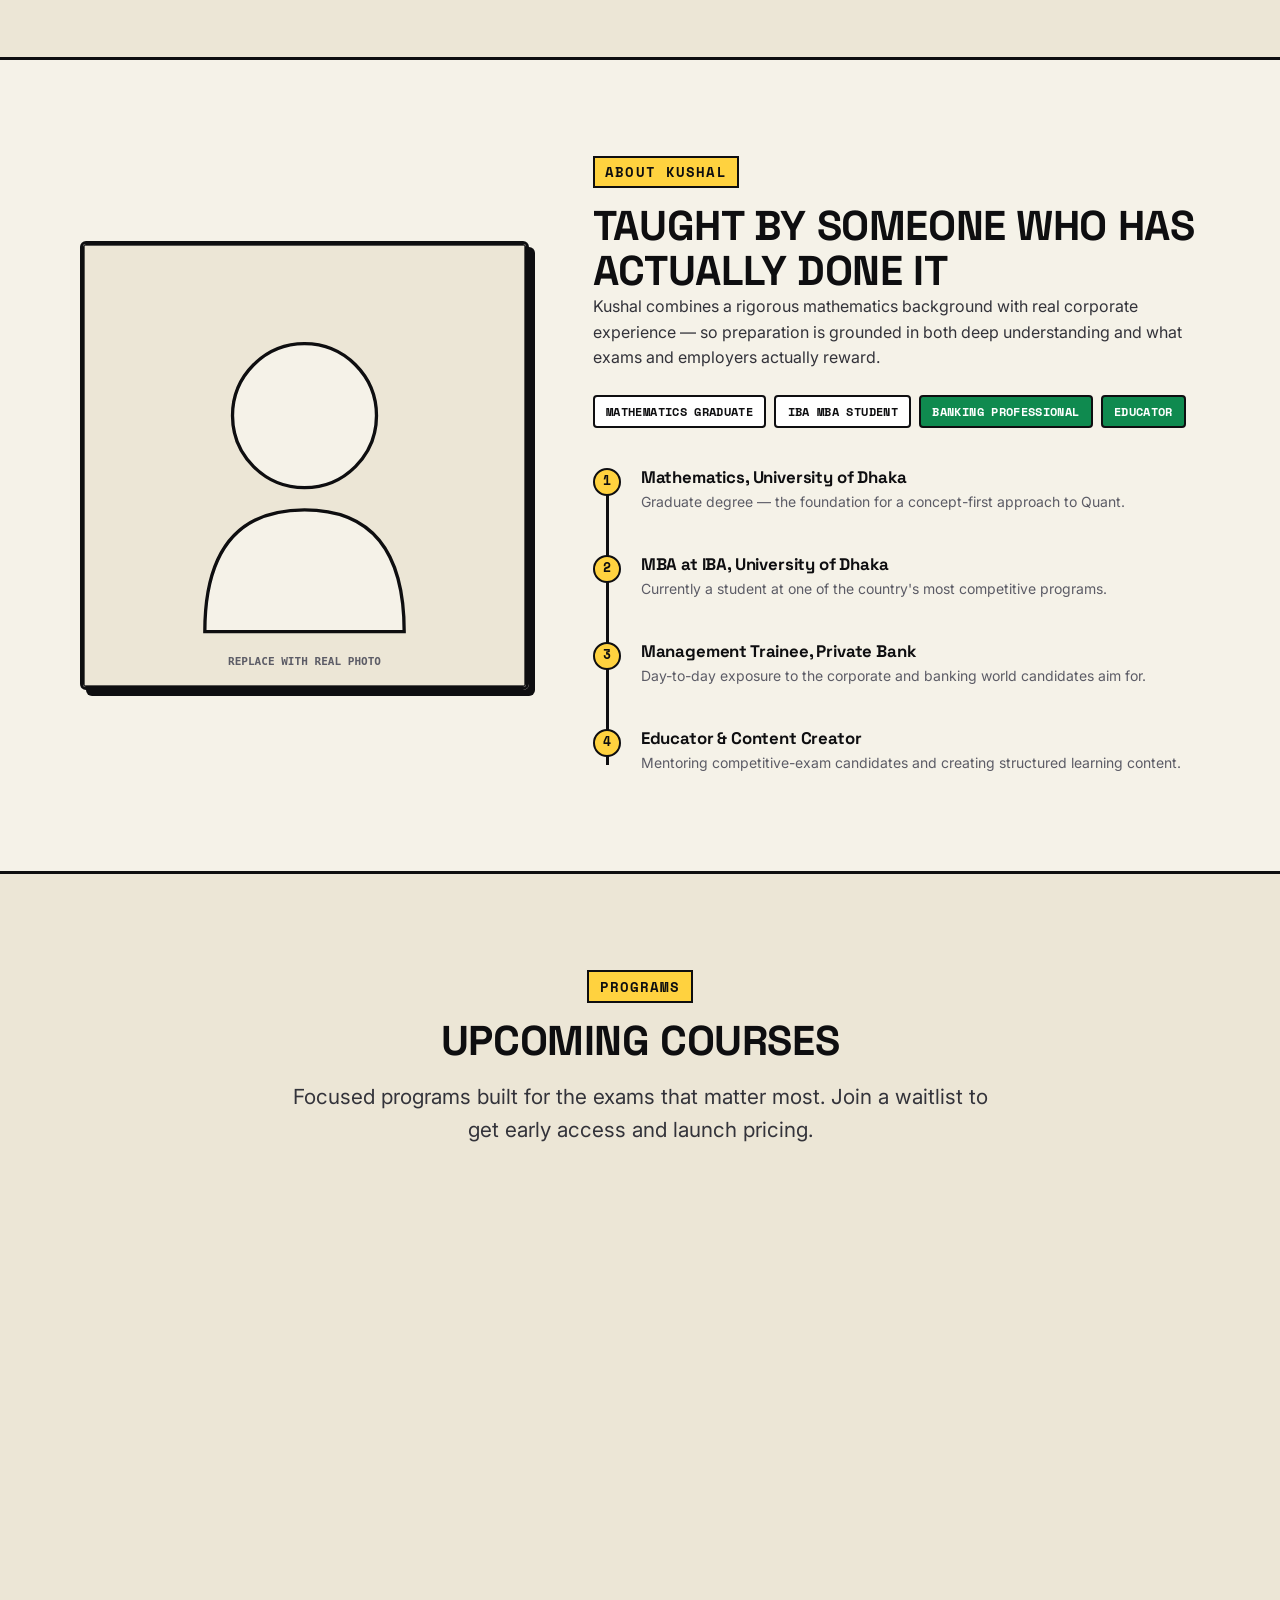
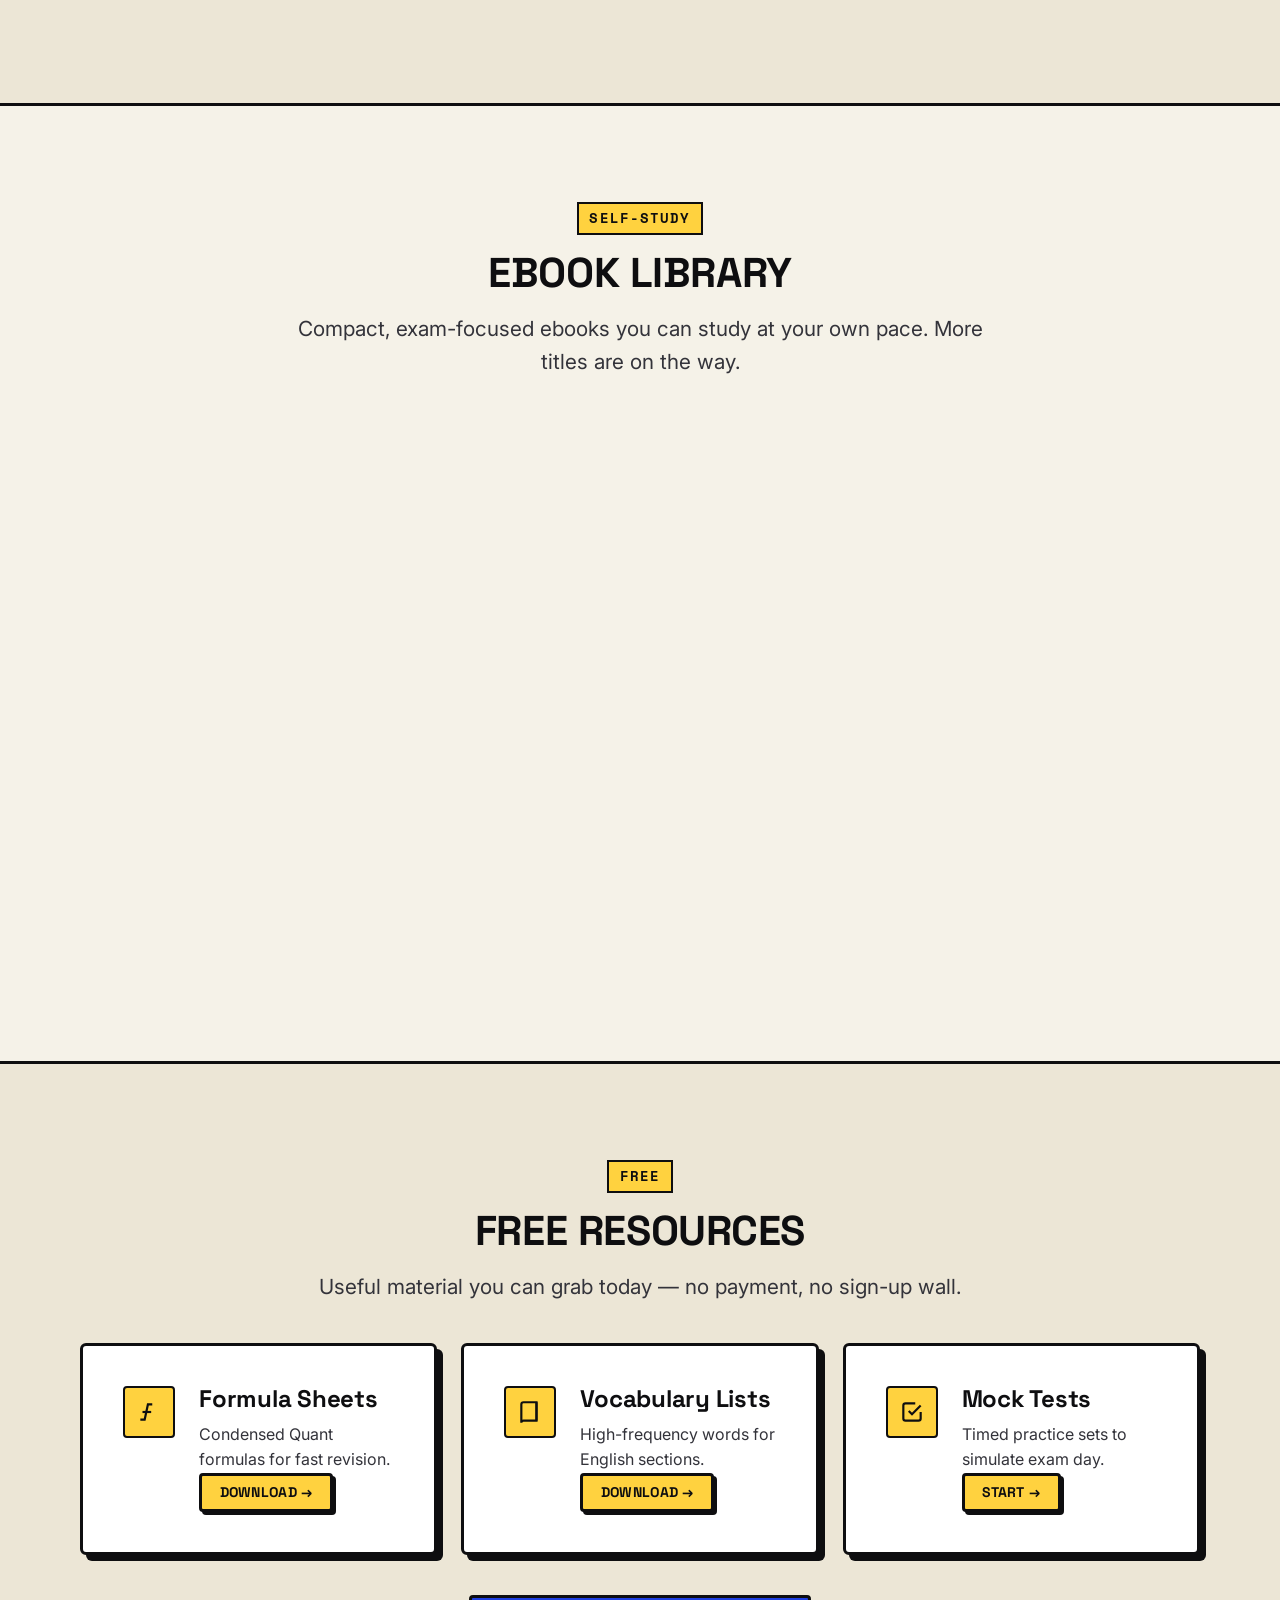
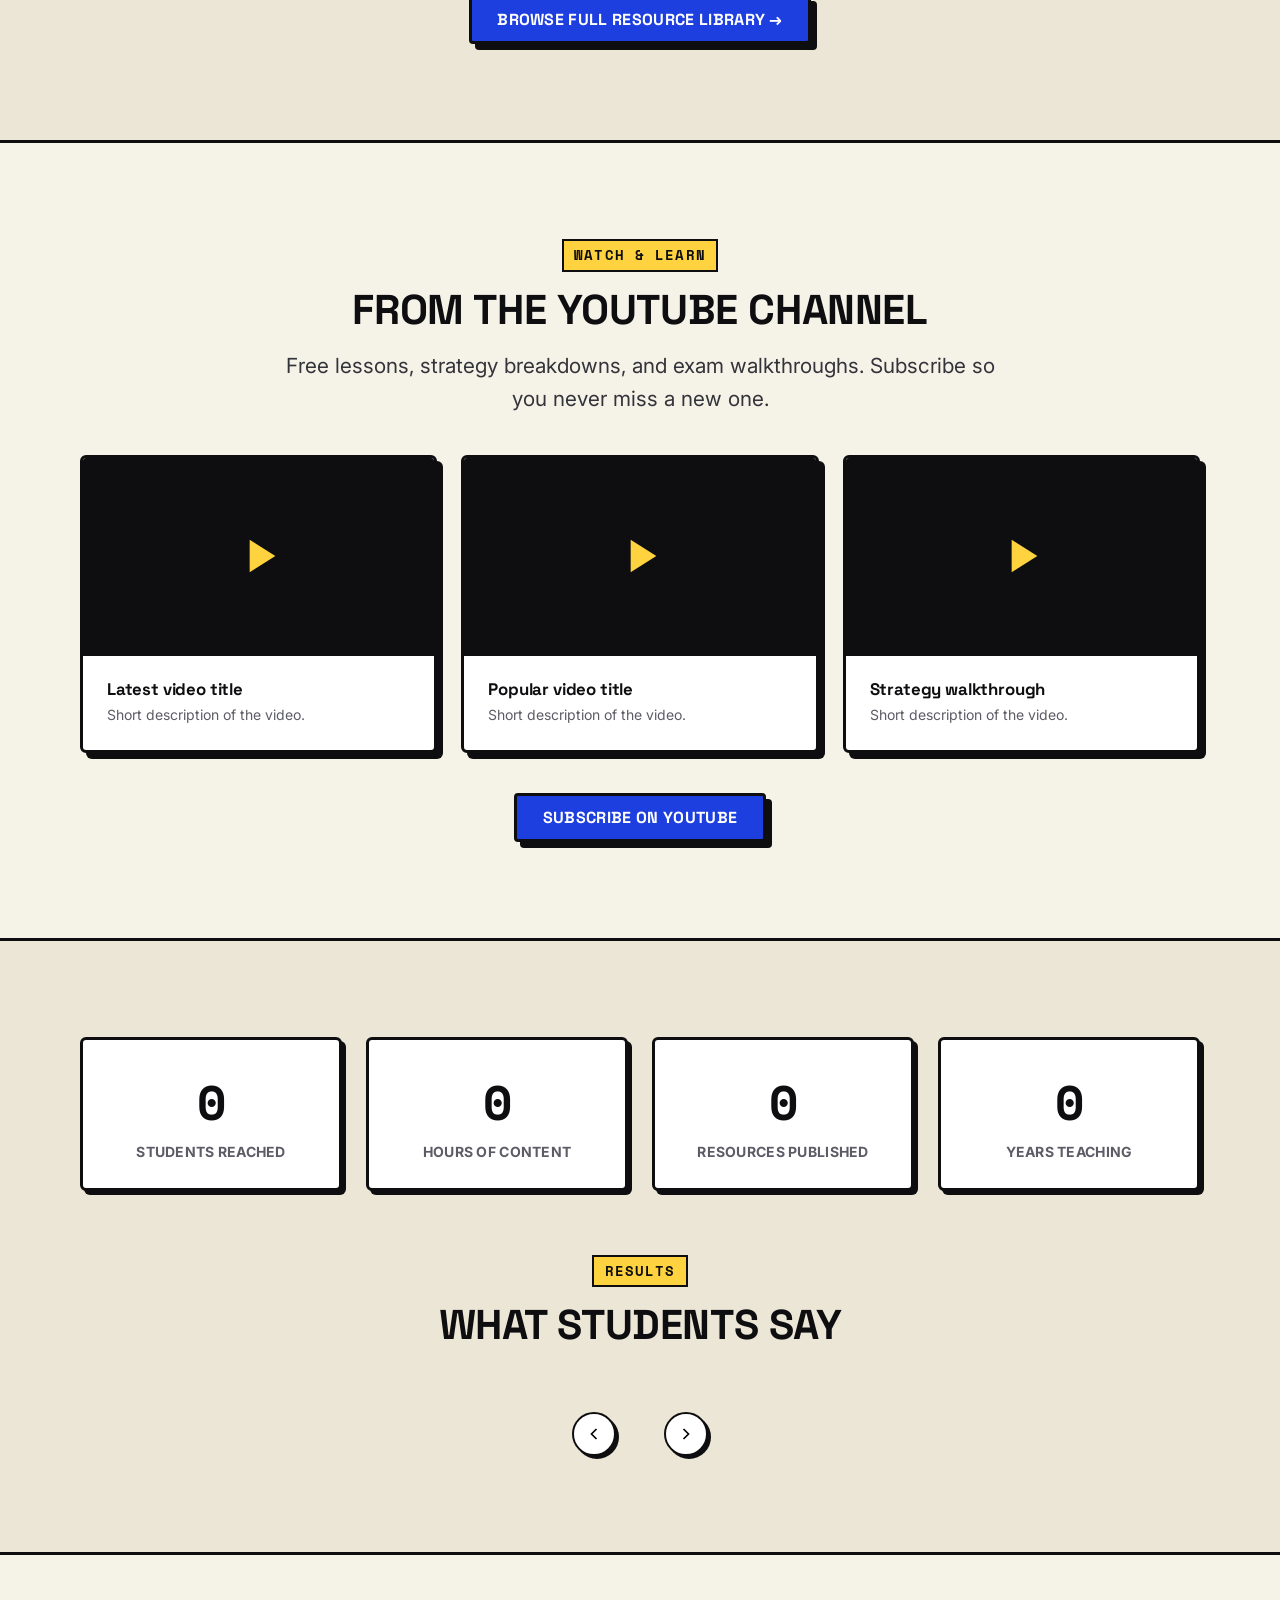
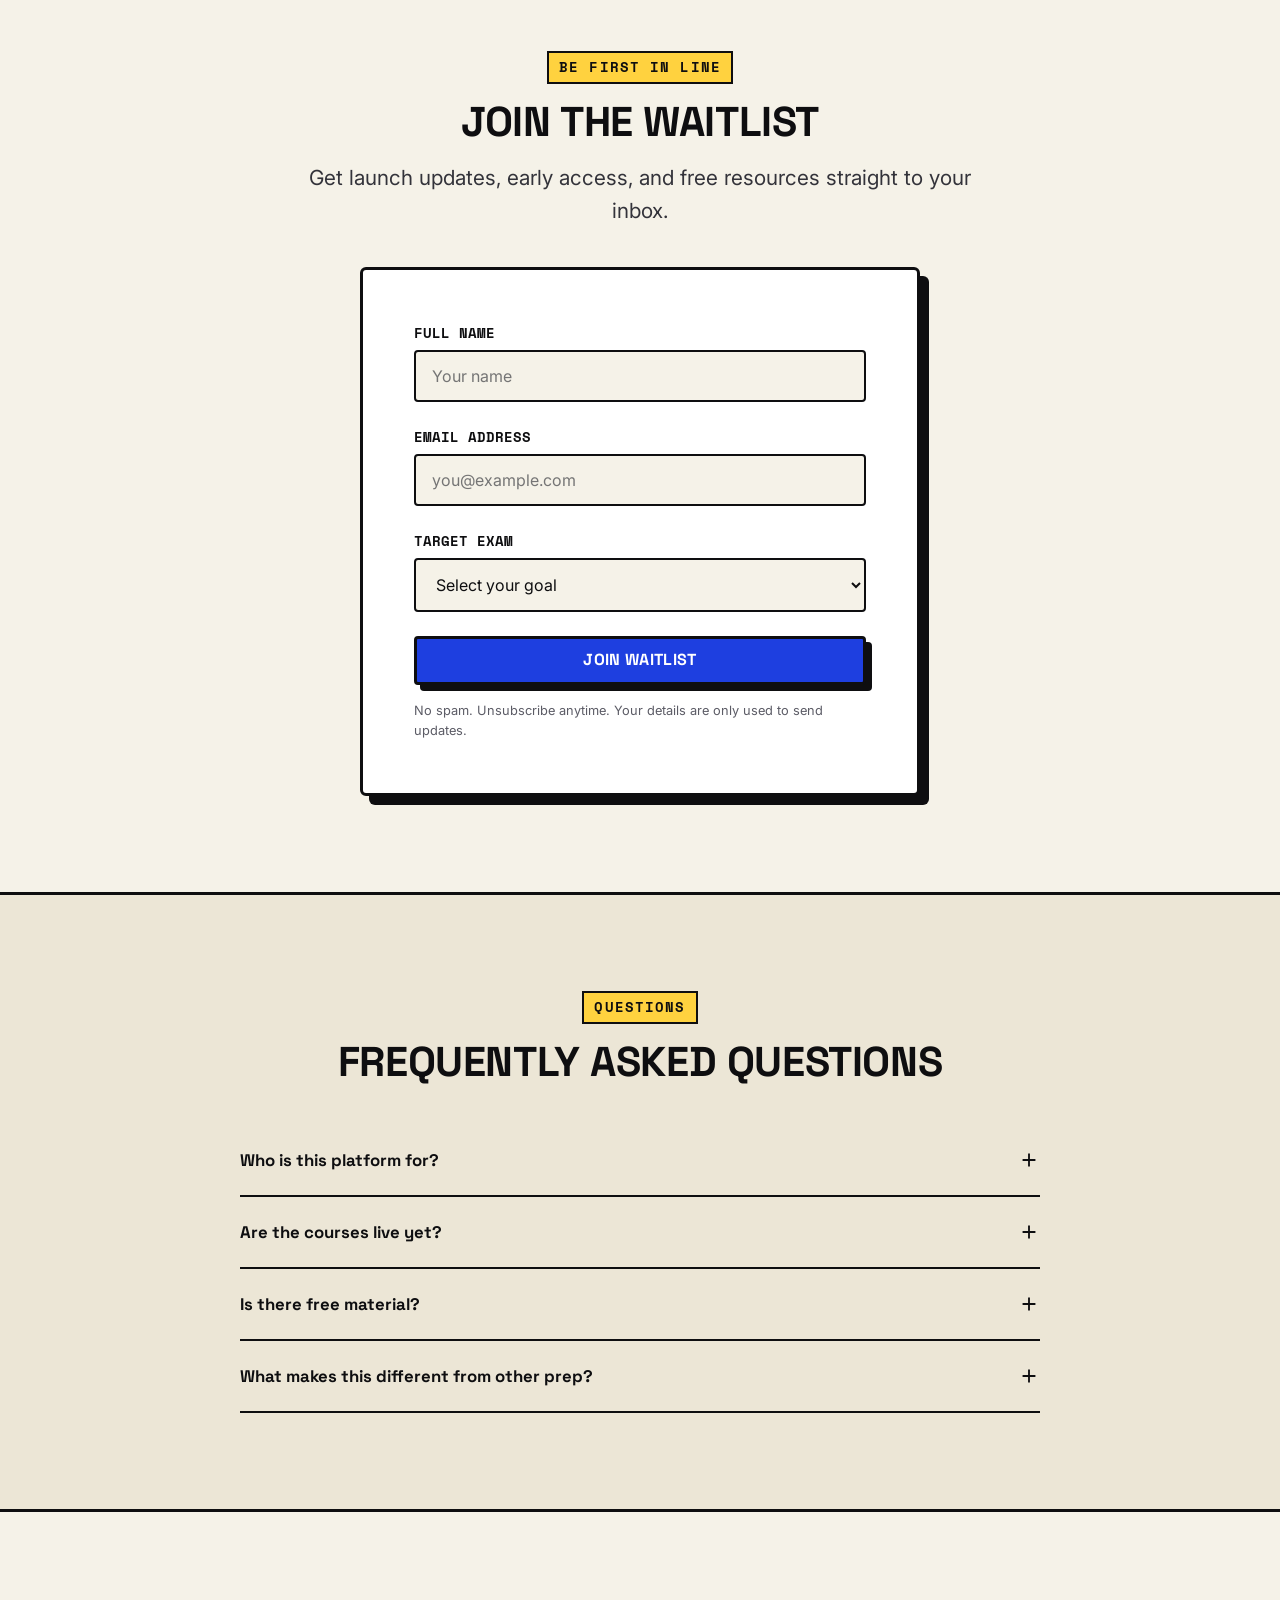
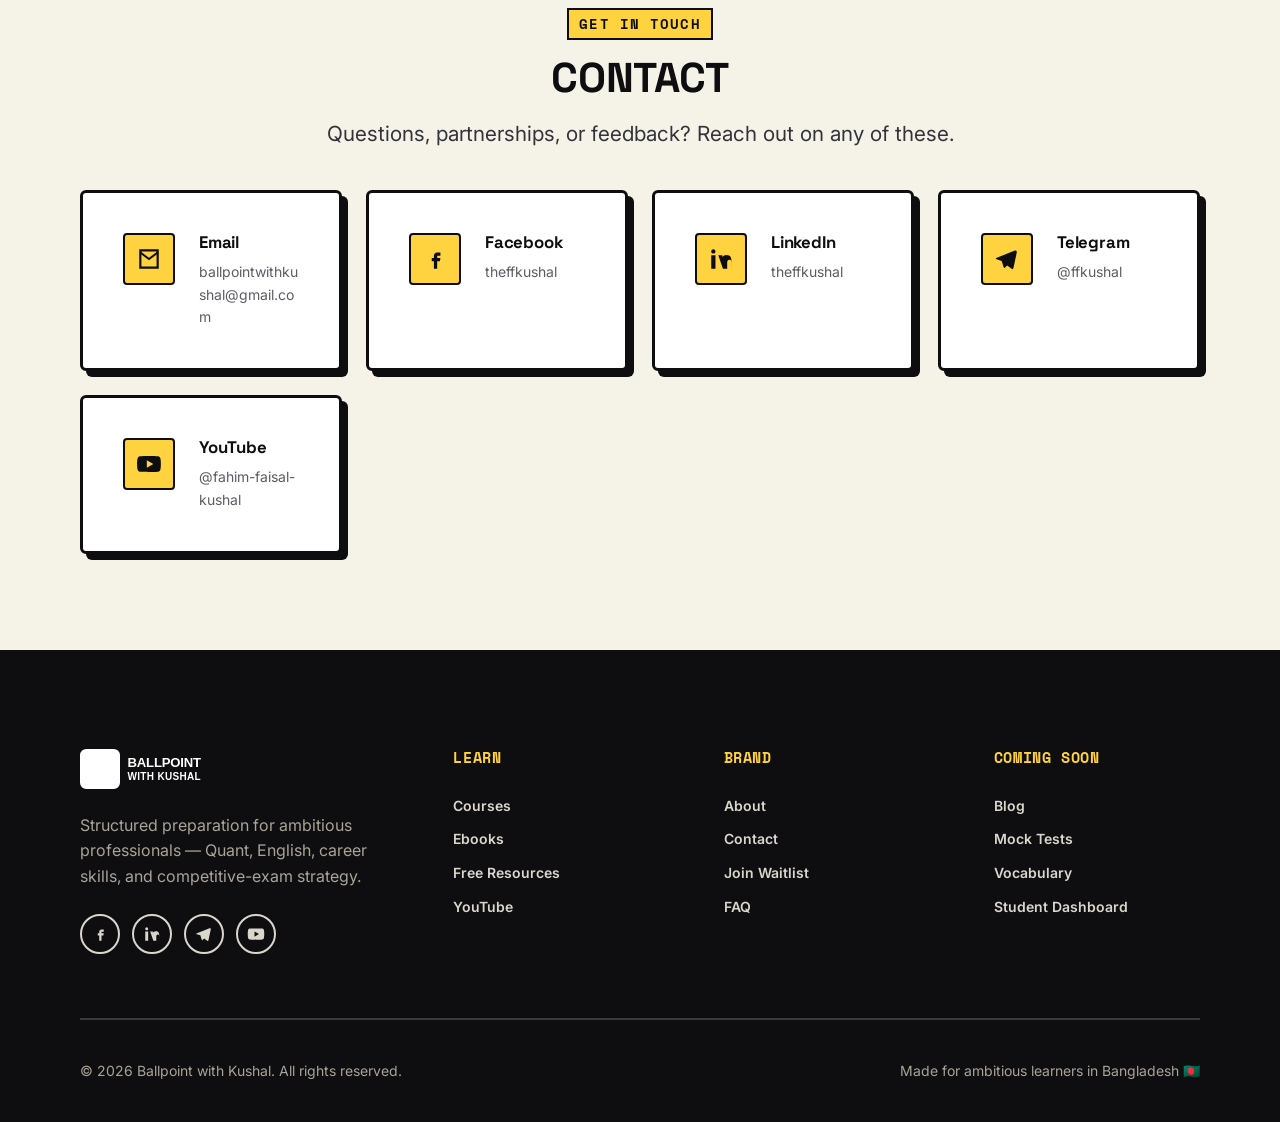
==== commit 2b5f436c: "Add files via upload" ====
--- a/index.html
+++ b/index.html
@@ -2,7 +2,7 @@
 <html lang="en">
 <head>
   <!-- ========================================================================
-       BALLPOINT WITH KUSHAL — index.html (Homepage)
+       BALLPOINT WITH KUSHAL — index.html (Homepage, NEOBRUTALIST EDITION)
        Structure: Navbar > Hero > Why > About > Courses > Ebooks > Resources >
                   YouTube > Testimonials > Waitlist > FAQ > Contact > Footer
        Each <section> is independently removable. To delete a section, remove
@@ -13,14 +13,12 @@
   <meta charset="UTF-8" />
   <meta name="viewport" content="width=device-width, initial-scale=1.0" />
 
-  <!-- ===================== SEO META (edit these) ====================== -->
   <title>Ballpoint with Kushal — Structured Preparation for Ambitious Professionals</title>
   <meta name="description" content="Learn Quant, English, career skills, and competitive-exam strategy from a University of Dhaka Mathematics graduate, IBA MBA student, and banking professional. Structured preparation for IBA MBA, bank jobs, and government exams in Bangladesh." />
   <meta name="keywords" content="IBA MBA preparation, bank job preparation Bangladesh, quantitative aptitude, English grammar, competitive exam, government job preparation, Ballpoint with Kushal" />
   <meta name="author" content="Kushal" />
   <link rel="canonical" href="https://example.com/" /><!-- TODO: set your real domain -->
 
-  <!-- ===================== OPEN GRAPH (Facebook/LinkedIn/WhatsApp) ===== -->
   <meta property="og:type" content="website" />
   <meta property="og:title" content="Ballpoint with Kushal — Structured Preparation for Ambitious Professionals" />
   <meta property="og:description" content="Quant, English, career skills, and competitive-exam strategy — taught with structure, clarity, and direction." />
@@ -28,28 +26,24 @@
   <meta property="og:url" content="https://example.com/" />
   <meta property="og:site_name" content="Ballpoint with Kushal" />
 
-  <!-- ===================== TWITTER / X CARD ============================ -->
   <meta name="twitter:card" content="summary_large_image" />
   <meta name="twitter:title" content="Ballpoint with Kushal" />
   <meta name="twitter:description" content="Structured preparation for ambitious professionals." />
   <meta name="twitter:image" content="assets/images/og-image.svg" />
 
-  <!-- ===================== FAVICON / THEME ============================= -->
   <link rel="icon" type="image/svg+xml" href="assets/logos/favicon.svg" />
-  <meta name="theme-color" content="#2563EB" />
-
-  <!-- ===================== FONTS (Inter / Manrope / Plus Jakarta) ====== -->
+  <meta name="theme-color" content="#0E0E10" />
+
+  <!-- Fonts: Space Grotesk (display), Inter (body), Space Mono (utility/meta) -->
   <link rel="preconnect" href="https://fonts.googleapis.com" />
   <link rel="preconnect" href="https://fonts.gstatic.com" crossorigin />
-  <link href="https://fonts.googleapis.com/css2?family=Inter:wght@400;500;600;700&family=Manrope:wght@600;700;800&family=Plus+Jakarta+Sans:wght@600;700;800&display=swap" rel="stylesheet" />
-
-  <!-- ===================== STYLES (load order matters) ================= -->
-  <link rel="stylesheet" href="css/styles.css" />        <!-- tokens + base   -->
-  <link rel="stylesheet" href="css/components.css" />    <!-- UI components   -->
-  <link rel="stylesheet" href="css/utilities.css" />     <!-- helpers         -->
-  <link rel="stylesheet" href="css/responsive.css" />    <!-- breakpoints     -->
-
-  <!-- ===================== STRUCTURED DATA (schema.org) ================ -->
+  <link href="https://fonts.googleapis.com/css2?family=Inter:wght@400;500;600;700&family=Space+Grotesk:wght@500;600;700&family=Space+Mono:wght@400;700&display=swap" rel="stylesheet" />
+
+  <link rel="stylesheet" href="css/styles.css" />
+  <link rel="stylesheet" href="css/components.css" />
+  <link rel="stylesheet" href="css/utilities.css" />
+  <link rel="stylesheet" href="css/responsive.css" />
+
   <script type="application/ld+json">
   {
     "@context": "https://schema.org",
@@ -66,20 +60,23 @@
     },
     "areaServed": "BD",
     "sameAs": [
-      "https://youtube.com/@your-handle",
-      "https://facebook.com/your-page",
-      "https://linkedin.com/in/your-profile"
+      "https://www.youtube.com/@fahim-faisal-kushal",
+      "https://www.facebook.com/theffkushal/",
+      "https://www.linkedin.com/in/theffkushal/",
+      "https://t.me/ffkushal"
     ]
   }
   </script>
 </head>
 
 <body>
-  <!-- Accessibility: lets keyboard users jump straight to content -->
   <a class="skip-link" href="#main">Skip to content</a>
 
+  <!-- Ruled notebook-paper background — purely decorative, behind everything -->
+  <div class="bg-grid" aria-hidden="true" id="bgGrid"></div>
+
   <!-- ====================================================================
-       NAVBAR  (sticky)  — edit links here AND mirror them in .mobile-drawer
+       NAVBAR  (sticky)
        ==================================================================== -->
   <header class="navbar" id="top">
     <nav class="container navbar__inner" aria-label="Primary">
@@ -87,7 +84,6 @@
         <img src="assets/logos/logo-full.svg" alt="Ballpoint with Kushal" />
       </a>
 
-      <!-- Desktop links -->
       <ul class="navbar__links">
         <li><a href="#about">About</a></li>
         <li><a href="#courses">Courses</a></li>
@@ -102,14 +98,12 @@
         <a class="btn btn--primary btn--sm" href="#waitlist">Join Waitlist</a>
       </div>
 
-      <!-- Mobile hamburger -->
       <button class="hamburger" aria-label="Open menu" aria-controls="mobileDrawer" aria-expanded="false">
         <span></span><span></span><span></span>
       </button>
     </nav>
   </header>
 
-  <!-- Mobile drawer (mirror of navbar links) -->
   <div class="mobile-drawer" id="mobileDrawer">
     <a href="#about">About</a>
     <a href="#courses">Courses</a>
@@ -118,6 +112,15 @@
     <a href="#faq">FAQ</a>
     <a href="#contact">Contact</a>
     <a class="btn btn--primary btn--full mt-sm" href="#waitlist">Join Waitlist</a>
+  </div>
+
+  <!-- Ballpoint-nib scroll progress indicator (signature element) -->
+  <div class="scroll-rule" aria-hidden="true"></div>
+  <div class="scroll-ball" id="scrollBall" aria-hidden="true">
+    <svg class="nib-body" viewBox="0 0 28 28" xmlns="http://www.w3.org/2000/svg">
+      <rect x="9" y="2" width="10" height="18" rx="2" fill="#1E3FE0" stroke="#0E0E10" stroke-width="2"/>
+      <polygon points="9,20 19,20 14,27" fill="#0E0E10"/>
+    </svg>
   </div>
 
   <main id="main">
@@ -141,7 +144,6 @@
             <a class="btn btn--secondary" href="#resources">Explore Resources</a>
           </div>
 
-          <!-- Trust indicators -->
           <div class="trust" data-reveal data-reveal-delay="3">
             <span class="trust__item"><svg viewBox="0 0 24 24" fill="none" stroke="currentColor" stroke-width="2"><path d="M20 6 9 17l-5-5"/></svg> University of Dhaka, Mathematics</span>
             <span class="trust__item"><svg viewBox="0 0 24 24" fill="none" stroke="currentColor" stroke-width="2"><path d="M20 6 9 17l-5-5"/></svg> IBA MBA student</span>
@@ -149,9 +151,9 @@
           </div>
         </div>
 
-        <!-- HERO PHOTO: replace placeholder with a real portrait -->
+        <!-- Hero portrait: stylized brand art (see About section for a plainer photo) -->
         <div class="hero__photo" data-reveal data-reveal-delay="2">
-          <img src="assets/images/placeholder-hero.svg" alt="Kushal, educator and banking professional" width="900" height="1100" />
+          <img src="assets/images/hero-portrait.jpg" alt="Kushal, educator and banking professional" width="900" height="1124" />
           <div class="hero__chip hero__chip--tl"><span class="dot"></span> Math Graduate</div>
           <div class="hero__chip hero__chip--br"><span class="dot"></span> Banking Professional</div>
         </div>
@@ -194,26 +196,27 @@
 
     <!-- ==================================================================
          SECTION 3 — ABOUT KUSHAL  (profile + timeline)
+         Photo here is intentionally plainer than the hero art — About is
+         about credibility, not brand style. Swap placeholder-portrait.svg
+         for a real photo whenever you're ready.
          ================================================================== -->
     <section class="section" id="about" aria-labelledby="about-title">
       <div class="container about__grid">
         <div class="about__photo" data-reveal>
-          <!-- Replace with a real portrait -->
           <img src="assets/images/placeholder-portrait.svg" alt="Portrait of Kushal" width="800" height="800" />
         </div>
-        <div data-reveal data-reveal-delay="1">
-          <span class="eyebrow">About Kushal</span>
-          <h2 id="about-title">Taught by someone who has actually done it</h2>
-          <p>Kushal combines a rigorous mathematics background with real corporate experience — so preparation is grounded in both deep understanding and what exams and employers actually reward.</p>
-
-          <div class="about__roles">
+        <div>
+          <span class="eyebrow" data-reveal>About Kushal</span>
+          <h2 id="about-title" data-reveal>Taught by someone who has actually done it</h2>
+          <p data-reveal data-reveal-delay="1">Kushal combines a rigorous mathematics background with real corporate experience — so preparation is grounded in both deep understanding and what exams and employers actually reward.</p>
+
+          <div class="about__roles" data-reveal data-reveal-delay="1">
             <span class="badge badge--soft">Mathematics Graduate</span>
             <span class="badge badge--soft">IBA MBA Student</span>
             <span class="badge badge--green">Banking Professional</span>
             <span class="badge badge--green">Educator</span>
           </div>
 
-          <!-- Timeline: edit/add items freely; styling is automatic -->
           <ol class="timeline">
             <li class="timeline__item" data-reveal>
               <h4>Mathematics, University of Dhaka</h4>
@@ -221,7 +224,7 @@
             </li>
             <li class="timeline__item" data-reveal>
               <h4>MBA at IBA, University of Dhaka</h4>
-              <span>Currently a student at one of the country’s most competitive programs.</span>
+              <span>Currently a student at one of the country's most competitive programs.</span>
             </li>
             <li class="timeline__item" data-reveal>
               <h4>Management Trainee, Private Bank</h4>
@@ -238,7 +241,6 @@
 
     <!-- ==================================================================
          SECTION 4 — UPCOMING COURSES  (rendered from data/courses.json)
-         To edit courses: open data/courses.json — no HTML changes needed.
          ================================================================== -->
     <section class="section section--alt" id="courses" aria-labelledby="courses-title">
       <div class="container">
@@ -247,7 +249,6 @@
           <h2 id="courses-title">Upcoming Courses</h2>
           <p>Focused programs built for the exams that matter most. Join a waitlist to get early access and launch pricing.</p>
         </div>
-        <!-- main.js fills this grid from courses.json -->
         <div class="grid grid--auto" data-courses aria-live="polite">
           <p class="text-muted text-center">Loading courses…</p>
         </div>
@@ -264,7 +265,6 @@
           <h2 id="ebooks-title">Ebook Library</h2>
           <p>Compact, exam-focused ebooks you can study at your own pace. More titles are on the way.</p>
         </div>
-        <!-- main.js fills this grid from ebooks.json -->
         <div class="grid grid--4" data-ebooks aria-live="polite">
           <p class="text-muted text-center">Loading ebooks…</p>
         </div>
@@ -272,18 +272,17 @@
     </section>
 
     <!-- ==================================================================
-         SECTION 6 — FREE RESOURCES
-         (Static cards — to add one, copy a <article class="card resource-card">)
+         SECTION 6 — FREE RESOURCES (static cards on the homepage teaser;
+         the full searchable Resource Library lives on resources.html)
          ================================================================== -->
     <section class="section section--alt" id="resources" aria-labelledby="resources-title">
       <div class="container">
         <div class="section-head section-head--center" data-reveal>
           <span class="eyebrow">Free</span>
           <h2 id="resources-title">Free Resources</h2>
-          <p>Useful material you can grab today — no payment, no sign-up wall. Replace the links with your real downloads.</p>
+          <p>Useful material you can grab today — no payment, no sign-up wall.</p>
         </div>
         <div class="grid grid--3">
-          <!-- Resource card (duplicate this block to add more) -->
           <article class="card resource-card" data-reveal>
             <div class="card__icon"><svg viewBox="0 0 24 24" fill="none" stroke="currentColor" stroke-width="2"><path d="M4 19h4l3-14h4"/><path d="M6 12h8"/></svg></div>
             <div><h3>Formula Sheets</h3><p>Condensed Quant formulas for fast revision.</p><a class="btn btn--ghost btn--sm" href="#">Download →</a></div>
@@ -296,27 +295,15 @@
             <div class="card__icon"><svg viewBox="0 0 24 24" fill="none" stroke="currentColor" stroke-width="2"><path d="M9 11l3 3 8-8"/><path d="M20 12v6a2 2 0 0 1-2 2H6a2 2 0 0 1-2-2V6a2 2 0 0 1 2-2h9"/></svg></div>
             <div><h3>Mock Tests</h3><p>Timed practice sets to simulate exam day.</p><a class="btn btn--ghost btn--sm" href="#">Start →</a></div>
           </article>
-          <article class="card resource-card" data-reveal>
-            <div class="card__icon"><svg viewBox="0 0 24 24" fill="none" stroke="currentColor" stroke-width="2"><path d="M4 4h16v16H4z"/><path d="M8 8h8M8 12h8M8 16h5"/></svg></div>
-            <div><h3>Study Guides</h3><p>Step-by-step roadmaps per exam.</p><a class="btn btn--ghost btn--sm" href="#">Read →</a></div>
-          </article>
-          <article class="card resource-card" data-reveal data-reveal-delay="1">
-            <div class="card__icon"><svg viewBox="0 0 24 24" fill="none" stroke="currentColor" stroke-width="2"><path d="M9 11l3 3L22 4"/><path d="M21 12v7a2 2 0 0 1-2 2H5a2 2 0 0 1-2-2V5a2 2 0 0 1 2-2h11"/></svg></div>
-            <div><h3>Exam Checklists</h3><p>Don’t miss a topic before exam day.</p><a class="btn btn--ghost btn--sm" href="#">Get it →</a></div>
-          </article>
-          <article class="card resource-card" data-reveal data-reveal-delay="2">
-            <div class="card__icon"><svg viewBox="0 0 24 24" fill="none" stroke="currentColor" stroke-width="2"><path d="M12 20V10M18 20V4M6 20v-4"/></svg></div>
-            <div><h3>Progress Trackers</h3><p>Measure where you stand each week.</p><a class="btn btn--ghost btn--sm" href="#">Use it →</a></div>
-          </article>
+        </div>
+        <div class="text-center mt-lg" data-reveal>
+          <a class="btn btn--primary" href="resources.html">Browse Full Resource Library →</a>
         </div>
       </div>
     </section>
 
     <!-- ==================================================================
          SECTION 7 — YOUTUBE
-         To embed a real video: replace a .video-card__placeholder div with:
-         <iframe src="https://www.youtube.com/embed/VIDEO_ID" title="..."
-           allowfullscreen loading="lazy"></iframe>
          ================================================================== -->
     <section class="section" id="youtube" aria-labelledby="yt-title">
       <div class="container">
@@ -328,7 +315,6 @@
         <div class="grid grid--3">
           <article class="card video-card" data-reveal>
             <div class="video-card__embed">
-              <!-- Replace this placeholder with a real <iframe> embed -->
               <div class="video-card__placeholder"><svg viewBox="0 0 24 24" fill="currentColor"><path d="M8 5v14l11-7z"/></svg></div>
             </div>
             <div class="video-card__body"><h4>Latest video title</h4><p class="text-muted" style="font-size:var(--fs-small)">Short description of the video.</p></div>
@@ -343,8 +329,7 @@
           </article>
         </div>
         <div class="text-center mt-lg" data-reveal>
-          <!-- TODO: replace with your channel URL -->
-          <a class="btn btn--primary" href="https://youtube.com/@your-handle" target="_blank" rel="noopener">Subscribe on YouTube</a>
+          <a class="btn btn--primary" href="https://www.youtube.com/@fahim-faisal-kushal" target="_blank" rel="noopener">Subscribe on YouTube</a>
         </div>
       </div>
     </section>
@@ -356,7 +341,6 @@
          ================================================================== -->
     <section class="section section--alt" id="testimonials" aria-labelledby="tst-title">
       <div class="container">
-        <!-- Stats (animated counters) -->
         <div class="stats" data-stats></div>
 
         <div class="section-head section-head--center" data-reveal>
@@ -364,7 +348,6 @@
           <h2 id="tst-title">What students say</h2>
         </div>
 
-        <!-- Carousel: slides injected by main.js -->
         <div class="carousel" tabindex="0" aria-roledescription="carousel" aria-label="Student testimonials">
           <div class="carousel__track" data-testimonials></div>
           <div class="carousel__controls">
@@ -378,8 +361,6 @@
 
     <!-- ==================================================================
          SECTION 9 — NEWSLETTER / WAITLIST
-         Fields: Name, Email, Target Exam. Wire to Google Forms/Mailchimp —
-         see comments in js/forms.js and README.
          ================================================================== -->
     <section class="section bg-decor" id="waitlist" aria-labelledby="wl-title">
       <div class="container">
@@ -390,8 +371,6 @@
         </div>
 
         <div class="form-card mx-auto" data-reveal>
-          <!-- data-form marks this for js/forms.js. To connect a real service,
-               set action/method here and follow the notes in js/forms.js. -->
           <form data-form action="#" method="post" novalidate>
             <div class="form-field">
               <label for="wl-name">Full name</label>
@@ -416,14 +395,13 @@
             <button class="btn btn--primary btn--full" type="submit">Join Waitlist</button>
             <p class="form-note">No spam. Unsubscribe anytime. Your details are only used to send updates.</p>
           </form>
-          <!-- Success message shown by forms.js after submit -->
-          <div class="form-success mt-md">✓ You’re on the list! Check your inbox soon.</div>
-        </div>
-      </div>
-    </section>
-
-    <!-- ==================================================================
-         SECTION 10 — FAQ (accordion). Add a .faq__item to add a question.
+          <div class="form-success mt-md">✓ You're on the list! Check your inbox soon.</div>
+        </div>
+      </div>
+    </section>
+
+    <!-- ==================================================================
+         SECTION 10 — FAQ
          ================================================================== -->
     <section class="section section--alt" id="faq" aria-labelledby="faq-title">
       <div class="container">
@@ -473,25 +451,28 @@
         <div class="section-head section-head--center" data-reveal>
           <span class="eyebrow">Get in touch</span>
           <h2 id="contact-title">Contact</h2>
-          <p>Questions, partnerships, or feedback? Reach out on any of these — replace the links with your real handles.</p>
-        </div>
-        <div class="grid grid--4" data-reveal>
-          <!-- TODO: replace href values -->
-          <a class="card resource-card" href="mailto:hello@example.com">
+          <p>Questions, partnerships, or feedback? Reach out on any of these.</p>
+        </div>
+        <div class="grid grid--auto" data-reveal>
+          <a class="card resource-card" href="mailto:ballpointwithkushal@gmail.com">
             <div class="card__icon"><svg viewBox="0 0 24 24" fill="none" stroke="currentColor" stroke-width="2"><path d="M4 4h16v16H4z"/><path d="m4 6 8 6 8-6"/></svg></div>
-            <div><h3 style="font-size:1.05rem">Email</h3><p class="text-muted" style="font-size:var(--fs-small)">hello@example.com</p></div>
+            <div><h3 style="font-size:1.05rem">Email</h3><p class="text-muted" style="font-size:var(--fs-small)">ballpointwithkushal@gmail.com</p></div>
           </a>
-          <a class="card resource-card" href="https://facebook.com/your-page" target="_blank" rel="noopener">
+          <a class="card resource-card" href="https://www.facebook.com/theffkushal/" target="_blank" rel="noopener">
             <div class="card__icon"><svg viewBox="0 0 24 24" fill="currentColor"><path d="M14 9h3V6h-3c-1.7 0-3 1.3-3 3v2H9v3h2v7h3v-7h2.5l.5-3H14V9z"/></svg></div>
-            <div><h3 style="font-size:1.05rem">Facebook</h3><p class="text-muted" style="font-size:var(--fs-small)">/your-page</p></div>
+            <div><h3 style="font-size:1.05rem">Facebook</h3><p class="text-muted" style="font-size:var(--fs-small)">theffkushal</p></div>
           </a>
-          <a class="card resource-card" href="https://linkedin.com/in/your-profile" target="_blank" rel="noopener">
+          <a class="card resource-card" href="https://www.linkedin.com/in/theffkushal/" target="_blank" rel="noopener">
             <div class="card__icon"><svg viewBox="0 0 24 24" fill="currentColor"><path d="M6.94 5a2 2 0 1 1-4 0 2 2 0 0 1 4 0zM3 8.5h3.9V21H3zM9.5 8.5h3.7v1.7h.05c.5-.95 1.8-1.95 3.7-1.95 4 0 4.7 2.6 4.7 6V21H21.6v-5.4c0-1.3 0-3-1.8-3s-2.1 1.4-2.1 2.9V21H13.8z"/></svg></div>
-            <div><h3 style="font-size:1.05rem">LinkedIn</h3><p class="text-muted" style="font-size:var(--fs-small)">/your-profile</p></div>
+            <div><h3 style="font-size:1.05rem">LinkedIn</h3><p class="text-muted" style="font-size:var(--fs-small)">theffkushal</p></div>
           </a>
-          <a class="card resource-card" href="https://youtube.com/@your-handle" target="_blank" rel="noopener">
+          <a class="card resource-card" href="https://t.me/ffkushal" target="_blank" rel="noopener">
+            <div class="card__icon"><svg viewBox="0 0 24 24" fill="currentColor"><path d="M21.05 3.5 2.6 10.86c-1.2.49-1.19 1.16-.22 1.46l4.7 1.47 1.8 5.62c.22.6.36.84.74.84.3 0 .43-.13.6-.3l1.93-1.9 4.13 3.05c.86.5 1.47.24 1.68-.78l3.04-14.42c.3-1.27-.47-1.84-1.95-1.4z"/></svg></div>
+            <div><h3 style="font-size:1.05rem">Telegram</h3><p class="text-muted" style="font-size:var(--fs-small)">@ffkushal</p></div>
+          </a>
+          <a class="card resource-card" href="https://www.youtube.com/@fahim-faisal-kushal" target="_blank" rel="noopener">
             <div class="card__icon"><svg viewBox="0 0 24 24" fill="currentColor"><path d="M23 12s0-3.5-.45-5.18a2.78 2.78 0 0 0-1.95-2C18.88 4.5 12 4.5 12 4.5s-6.88 0-8.6.32a2.78 2.78 0 0 0-1.95 2C1 8.5 1 12 1 12s0 3.5.45 5.18a2.78 2.78 0 0 0 1.95 2c1.72.32 8.6.32 8.6.32s6.88 0 8.6-.32a2.78 2.78 0 0 0 1.95-2C23 15.5 23 12 23 12zM10 15.5v-7l6 3.5z"/></svg></div>
-            <div><h3 style="font-size:1.05rem">YouTube</h3><p class="text-muted" style="font-size:var(--fs-small)">@your-handle</p></div>
+            <div><h3 style="font-size:1.05rem">YouTube</h3><p class="text-muted" style="font-size:var(--fs-small)">@fahim-faisal-kushal</p></div>
           </a>
         </div>
       </div>
@@ -509,13 +490,13 @@
           <img src="assets/logos/logo-full.svg" alt="Ballpoint with Kushal" />
           <p>Structured preparation for ambitious professionals — Quant, English, career skills, and competitive-exam strategy.</p>
           <div class="footer__socials">
-            <a href="https://facebook.com/your-page" target="_blank" rel="noopener" aria-label="Facebook"><svg viewBox="0 0 24 24" fill="currentColor"><path d="M14 9h3V6h-3c-1.7 0-3 1.3-3 3v2H9v3h2v7h3v-7h2.5l.5-3H14V9z"/></svg></a>
-            <a href="https://linkedin.com/in/your-profile" target="_blank" rel="noopener" aria-label="LinkedIn"><svg viewBox="0 0 24 24" fill="currentColor"><path d="M6.94 5a2 2 0 1 1-4 0 2 2 0 0 1 4 0zM3 8.5h3.9V21H3zM9.5 8.5h3.7v1.7h.05c.5-.95 1.8-1.95 3.7-1.95 4 0 4.7 2.6 4.7 6V21H21.6v-5.4c0-1.3 0-3-1.8-3s-2.1 1.4-2.1 2.9V21H13.8z"/></svg></a>
-            <a href="https://youtube.com/@your-handle" target="_blank" rel="noopener" aria-label="YouTube"><svg viewBox="0 0 24 24" fill="currentColor"><path d="M23 12s0-3.5-.45-5.18a2.78 2.78 0 0 0-1.95-2C18.88 4.5 12 4.5 12 4.5s-6.88 0-8.6.32a2.78 2.78 0 0 0-1.95 2C1 8.5 1 12 1 12s0 3.5.45 5.18a2.78 2.78 0 0 0 1.95 2c1.72.32 8.6.32 8.6.32s6.88 0 8.6-.32a2.78 2.78 0 0 0 1.95-2C23 15.5 23 12 23 12zM10 15.5v-7l6 3.5z"/></svg></a>
-          </div>
-        </div>
-
-        <!-- Footer nav columns — these point to future pages (already created) -->
+            <a href="https://www.facebook.com/theffkushal/" target="_blank" rel="noopener" aria-label="Facebook"><svg viewBox="0 0 24 24" fill="currentColor"><path d="M14 9h3V6h-3c-1.7 0-3 1.3-3 3v2H9v3h2v7h3v-7h2.5l.5-3H14V9z"/></svg></a>
+            <a href="https://www.linkedin.com/in/theffkushal/" target="_blank" rel="noopener" aria-label="LinkedIn"><svg viewBox="0 0 24 24" fill="currentColor"><path d="M6.94 5a2 2 0 1 1-4 0 2 2 0 0 1 4 0zM3 8.5h3.9V21H3zM9.5 8.5h3.7v1.7h.05c.5-.95 1.8-1.95 3.7-1.95 4 0 4.7 2.6 4.7 6V21H21.6v-5.4c0-1.3 0-3-1.8-3s-2.1 1.4-2.1 2.9V21H13.8z"/></svg></a>
+            <a href="https://t.me/ffkushal" target="_blank" rel="noopener" aria-label="Telegram"><svg viewBox="0 0 24 24" fill="currentColor"><path d="M21.05 3.5 2.6 10.86c-1.2.49-1.19 1.16-.22 1.46l4.7 1.47 1.8 5.62c.22.6.36.84.74.84.3 0 .43-.13.6-.3l1.93-1.9 4.13 3.05c.86.5 1.47.24 1.68-.78l3.04-14.42c.3-1.27-.47-1.84-1.95-1.4z"/></svg></a>
+            <a href="https://www.youtube.com/@fahim-faisal-kushal" target="_blank" rel="noopener" aria-label="YouTube"><svg viewBox="0 0 24 24" fill="currentColor"><path d="M23 12s0-3.5-.45-5.18a2.78 2.78 0 0 0-1.95-2C18.88 4.5 12 4.5 12 4.5s-6.88 0-8.6.32a2.78 2.78 0 0 0-1.95 2C1 8.5 1 12 1 12s0 3.5.45 5.18a2.78 2.78 0 0 0 1.95 2c1.72.32 8.6.32 8.6.32s6.88 0 8.6-.32a2.78 2.78 0 0 0 1.95-2C23 15.5 23 12 23 12zM10 15.5v-7l6 3.5z"/></svg></a>
+          </div>
+        </div>
+
         <div class="footer__col">
           <h4>Learn</h4>
           <a href="courses.html">Courses</a>
@@ -546,14 +527,8 @@
     </div>
   </footer>
 
-  <!-- Back-to-top button -->
-  <button class="back-to-top" aria-label="Back to top">
-    <svg width="22" height="22" viewBox="0 0 24 24" fill="none" stroke="currentColor" stroke-width="2"><path d="M12 19V5M5 12l7-7 7 7"/></svg>
-  </button>
-
   <!-- ====================================================================
        SCRIPTS (order: navigation > animations > forms > main)
-       'defer' keeps them non-blocking and runs them in order.
        ==================================================================== -->
   <script src="js/navigation.js" defer></script>
   <script src="js/animations.js" defer></script>
--- a/css/styles.css
+++ b/css/styles.css
@@ -1,6 +1,14 @@
 /* ============================================================================
-   BALLPOINT WITH KUSHAL — styles.css
+   BALLPOINT WITH KUSHAL — styles.css  (NEOBRUTALIST EDITION)
    Base layer: design tokens, reset, typography, layout primitives.
+
+   DESIGN DIRECTION
+   The brand is a ballpoint pen marking an exam paper: thick ink borders,
+   hard offset shadows (no blur), warm paper background, and one loud
+   accent colour pulled straight from the hero portrait's halftone yellow.
+   Nothing here is rounded-soft or gradient-blurred on purpose — that was
+   the old direction. This is closer to a stamped answer sheet than a SaaS
+   landing page.
 
    HOW THIS FILE IS ORGANISED
    1. Design tokens (CSS variables)  <-- EDIT COLOURS, FONTS & SPACING HERE ONLY
@@ -8,49 +16,59 @@
    3. Typography
    4. Layout primitives (container, section, grid)
    5. Section-specific base styles
-
-   Component styling (buttons, cards, navbar, etc.) lives in components.css.
-   Helper classes live in utilities.css. Breakpoints live in responsive.css.
    ============================================================================ */
 
 /* ----------------------------------------------------------------------------
    1. DESIGN TOKENS  —  the ONLY place you should change colours / fonts / spacing
    ---------------------------------------------------------------------------- */
 :root {
-  /* Brand colours (from brand spec) */
-  --color-primary: #2563EB;        /* Primary Blue */
-  --color-primary-dark: #1D4ED8;
-  --color-primary-light: #DBEAFE;
-  --color-secondary: #10B981;      /* Primary Green */
-  --color-secondary-dark: #059669;
-  --color-secondary-light: #D1FAE5;
-
-  /* Neutrals */
-  --color-text: #0F172A;           /* Dark text */
-  --color-text-soft: #475569;
-  --color-text-muted: #64748B;
-  --color-bg: #F8FAFC;             /* Light background */
-  --color-surface: #FFFFFF;
-  --color-border: #E2E8F0;
-  --color-border-soft: #EEF2F6;
-
-  /* Brand gradient (blue -> green). Used for accents & CTAs. */
-  --gradient-brand: linear-gradient(135deg, #2563EB 0%, #10B981 100%);
-  --gradient-brand-soft: linear-gradient(135deg, rgba(37,99,235,0.08) 0%, rgba(16,185,129,0.08) 100%);
+  /* Brand colours — pulled from the hero portrait's duotone treatment */
+  --ink: #0E0E10;              /* near-black: text, borders, default ink */
+  --paper: #F5F2E8;            /* warm off-white: page background, "paper" */
+  --paper-alt: #ECE6D6;        /* slightly deeper paper tone for alt sections */
+  --ballpoint: #1E3FE0;        /* saturated true blue: primary accent */
+  --ballpoint-dark: #142BA0;
+  --exam-yellow: #FFD23F;      /* halftone yellow from the hero art: highlight accent */
+  --correct-green: #0F8A4F;    /* exam-pass green: secondary accent */
+  --alert-red: #E8432F;        /* used sparingly: "problem" column, urgent CTAs */
+  --white: #FFFFFF;
+
+  /* Legacy variable names kept as aliases so nothing silently breaks if a
+     class still references the old soft-theme tokens. */
+  --color-primary: var(--ballpoint);
+  --color-primary-dark: var(--ballpoint-dark);
+  --color-primary-light: #DCE3FB;
+  --color-secondary: var(--correct-green);
+  --color-secondary-dark: #0B6B3D;
+  --color-secondary-light: #D6F0E1;
+  --color-text: var(--ink);
+  --color-text-soft: #33333A;
+  --color-text-muted: #5C5C66;
+  --color-bg: var(--paper);
+  --color-surface: var(--white);
+  --color-border: var(--ink);
+  --color-border-soft: #C9C3B0;
+
+  /* Old gradient tokens are retired — neobrutalism uses flat colour, not
+     gradients or blur. Kept defined (flat, not blurred) only so any
+     leftover .text-gradient usage doesn't break visually. */
+  --gradient-brand: var(--ballpoint);
+  --gradient-brand-soft: var(--exam-yellow);
 
   /* Typography
-     Display: Plus Jakarta Sans (headlines) | Manrope (sub-display)
-     Body:    Inter
-     Fonts are loaded via <link> in each HTML <head>. */
-  --font-display: 'Plus Jakarta Sans', 'Manrope', sans-serif;
+     Display: Space Grotesk — blocky, geometric, exam-paper energy
+     Body:    Inter — stays neutral and readable
+     Mono:    Space Mono — question numbers, stats, meta tags */
+  --font-display: 'Space Grotesk', 'Arial Black', sans-serif;
   --font-body: 'Inter', system-ui, sans-serif;
+  --font-mono: 'Space Mono', 'Courier New', monospace;
 
   /* Fluid type scale (clamp = scales smoothly between mobile & desktop) */
-  --fs-hero: clamp(2.25rem, 5vw + 1rem, 4rem);
-  --fs-h1: clamp(2rem, 3.5vw + 1rem, 3rem);
-  --fs-h2: clamp(1.6rem, 2.5vw + 0.8rem, 2.4rem);
+  --fs-hero: clamp(2.5rem, 6vw + 1rem, 4.75rem);
+  --fs-h1: clamp(2.1rem, 3.8vw + 1rem, 3.2rem);
+  --fs-h2: clamp(1.7rem, 2.6vw + 0.8rem, 2.6rem);
   --fs-h3: clamp(1.25rem, 1.2vw + 0.8rem, 1.5rem);
-  --fs-lead: clamp(1.05rem, 0.6vw + 0.9rem, 1.25rem);
+  --fs-lead: clamp(1.05rem, 0.6vw + 0.9rem, 1.3rem);
   --fs-body: 1rem;
   --fs-small: 0.875rem;
 
@@ -62,23 +80,27 @@
   --space-xl: 4rem;
   --space-2xl: 6rem;
 
-  /* Radius & shadow */
-  --radius-sm: 8px;
-  --radius-md: 14px;
-  --radius-lg: 22px;
-  --radius-pill: 999px;
-  --shadow-sm: 0 1px 2px rgba(15,23,42,0.06), 0 1px 3px rgba(15,23,42,0.05);
-  --shadow-md: 0 8px 24px rgba(15,23,42,0.08);
-  --shadow-lg: 0 20px 48px rgba(15,23,42,0.12);
-  --shadow-glow: 0 12px 36px rgba(37,99,235,0.18);
+  /* Radius & shadow — neobrutalist: sharp corners, hard offset shadows,
+     NO blur, NO soft glow. Shadow is a solid block of ink offset from
+     the element, like a card stamped slightly off-register. */
+  --radius-sm: 4px;
+  --radius-md: 6px;
+  --radius-lg: 8px;
+  --radius-pill: 999px;       /* kept for status pills/chips only */
+  --border-w: 3px;
+  --shadow-offset: 6px;
+  --shadow-sm: 4px 4px 0 var(--ink);
+  --shadow-md: var(--shadow-offset) var(--shadow-offset) 0 var(--ink);
+  --shadow-lg: 9px 9px 0 var(--ink);
+  --shadow-glow: var(--shadow-offset) var(--shadow-offset) 0 var(--ballpoint);
 
   /* Layout */
   --container-max: 1200px;
-  --navbar-height: 72px;
+  --navbar-height: 76px;
 
   /* Motion */
   --ease: cubic-bezier(0.4, 0, 0.2, 1);
-  --transition: 0.25s var(--ease);
+  --transition: 0.15s var(--ease);
 }
 
 /* ----------------------------------------------------------------------------
@@ -87,12 +109,11 @@
 *, *::before, *::after { box-sizing: border-box; margin: 0; padding: 0; }
 
 html {
-  scroll-behavior: smooth;            /* smooth scrolling for anchor links */
-  scroll-padding-top: var(--navbar-height); /* stop sticky navbar covering anchors */
+  scroll-behavior: smooth;
+  scroll-padding-top: var(--navbar-height);
   -webkit-text-size-adjust: 100%;
 }
 
-/* Respect users who prefer reduced motion (accessibility) */
 @media (prefers-reduced-motion: reduce) {
   html { scroll-behavior: auto; }
   *, *::before, *::after {
@@ -105,12 +126,13 @@
 body {
   font-family: var(--font-body);
   font-size: var(--fs-body);
-  line-height: 1.65;
+  line-height: 1.6;
   color: var(--color-text);
-  background: var(--color-bg);
+  background: var(--paper);
   -webkit-font-smoothing: antialiased;
   text-rendering: optimizeLegibility;
   overflow-x: hidden;
+  position: relative;
 }
 
 img, svg, video { max-width: 100%; height: auto; display: block; }
@@ -119,18 +141,19 @@
 button { font-family: inherit; cursor: pointer; border: none; background: none; }
 input, textarea, select { font-family: inherit; font-size: inherit; }
 
-/* Accessible focus ring for keyboard navigation */
+/* Accessible focus ring for keyboard navigation — thick and high-contrast,
+   matching the brand rather than a generic blue glow */
 :focus-visible {
-  outline: 3px solid var(--color-primary);
+  outline: 3px solid var(--ballpoint);
   outline-offset: 2px;
-  border-radius: 4px;
-}
-
-/* Skip-to-content link for screen readers / keyboard users */
+  border-radius: 2px;
+}
+
 .skip-link {
   position: absolute; left: -9999px; top: 0;
-  background: var(--color-text); color: #fff;
-  padding: 0.75rem 1.25rem; z-index: 1000; border-radius: 0 0 8px 0;
+  background: var(--ink); color: var(--paper);
+  padding: 0.75rem 1.25rem; z-index: 1000;
+  font-weight: 700; font-family: var(--font-mono);
 }
 .skip-link:focus { left: 0; }
 
@@ -139,25 +162,41 @@
    ---------------------------------------------------------------------------- */
 h1, h2, h3, h4 {
   font-family: var(--font-display);
-  line-height: 1.15;
-  font-weight: 800;
-  letter-spacing: -0.02em;
+  line-height: 1.08;
+  font-weight: 700;
+  letter-spacing: -0.01em;
   color: var(--color-text);
 }
-h1 { font-size: var(--fs-h1); }
-h2 { font-size: var(--fs-h2); }
+h1 { font-size: var(--fs-h1); text-transform: uppercase; }
+h2 { font-size: var(--fs-h2); text-transform: uppercase; }
 h3 { font-size: var(--fs-h3); font-weight: 700; }
 p  { color: var(--color-text-soft); }
 
 .lead { font-size: var(--fs-lead); color: var(--color-text-soft); }
 
-/* Gradient text helper — used for emphasised words in headlines */
+/* "Gradient text" helper retired in favour of an animated ballpoint
+   highlight mark — the yellow sweeps in left-to-right like a highlighter,
+   once, on page load (respects prefers-reduced-motion). */
 .text-gradient {
-  background: var(--gradient-brand);
-  -webkit-background-clip: text;
-  background-clip: text;
-  color: transparent;
-}
+  position: relative;
+  color: var(--ink);
+  padding: 0 0.15em;
+  box-shadow: inset 0 -2px 0 var(--ink);
+  background-image: linear-gradient(var(--exam-yellow), var(--exam-yellow));
+  background-repeat: no-repeat;
+  background-size: 0% 100%;
+  background-position: left center;
+  animation: highlight-sweep 0.6s ease-out 0.5s forwards;
+}
+@keyframes highlight-sweep {
+  to { background-size: 100% 100%; }
+}
+@media (prefers-reduced-motion: reduce) {
+  .text-gradient { animation: none; background-size: 100% 100%; }
+}
+
+/* Monospace utility for stats, meta tags, question counters */
+.mono { font-family: var(--font-mono); }
 
 /* ----------------------------------------------------------------------------
    4. LAYOUT PRIMITIVES
@@ -169,44 +208,56 @@
   padding-inline: clamp(1.25rem, 4vw, 2.5rem);
 }
 
-/* Every major homepage block uses .section so vertical rhythm stays consistent.
-   To remove a section, delete its <section> in the HTML — spacing stays intact. */
 .section { padding-block: var(--space-2xl); }
 .section--tight { padding-block: var(--space-xl); }
-.section--alt { background: var(--color-surface); }
-
-/* Section header (eyebrow + title + intro), reused across sections */
+.section--alt { background: var(--paper-alt); border-top: var(--border-w) solid var(--ink); border-bottom: var(--border-w) solid var(--ink); }
+
 .section-head { max-width: 720px; margin-bottom: var(--space-lg); }
 .section-head--center { margin-inline: auto; text-align: center; }
 .eyebrow {
-  display: inline-block;
-  font-family: var(--font-body);
+  display: inline-flex;
+  align-items: center;
+  gap: 0.4em;
+  font-family: var(--font-mono);
   font-size: var(--fs-small);
   font-weight: 700;
-  letter-spacing: 0.12em;
+  letter-spacing: 0.08em;
   text-transform: uppercase;
-  color: var(--color-primary);
-  margin-bottom: var(--space-xs);
+  color: var(--ink);
+  background: var(--exam-yellow);
+  border: 2px solid var(--ink);
+  padding: 0.2rem 0.65rem;
+  margin-bottom: var(--space-sm);
+  transform-origin: left center;
+  transform: scaleX(0);
+  transition: transform 0.35s var(--ease);
+}
+.eyebrow.is-revealed { transform: scaleX(1); }
+@media (prefers-reduced-motion: reduce) {
+  .eyebrow { transform: scaleX(1); transition: none; }
 }
 .section-head p { margin-top: var(--space-sm); font-size: var(--fs-lead); }
 
-/* Reusable responsive grid (auto-fit cards) */
 .grid { display: grid; gap: var(--space-md); }
 .grid--2 { grid-template-columns: repeat(2, 1fr); }
-.grid--3 { grid-template-columns: repeat(3, 1fr); }
-.grid--4 { grid-template-columns: repeat(4, 1fr); }
+.grid--3 { grid-template-columns: repeat(3, minmax(0, 1fr)); }
+.grid--4 { grid-template-columns: repeat(4, minmax(0, 1fr)); }
 .grid--auto { grid-template-columns: repeat(auto-fit, minmax(260px, 1fr)); }
 
 /* ----------------------------------------------------------------------------
-   5. SECTION BASE BACKGROUNDS / ATMOSPHERE
-   ---------------------------------------------------------------------------- */
-/* Soft decorative blobs used in hero & CTA for depth (purely decorative) */
+   5. BACKGROUND — RULED NOTEBOOK GRID
+   Replaces the old soft-blob decoration. A fixed full-page backdrop of thin
+   ruled lines (like exam/notebook paper), subtle enough to sit behind all
+   content without competing with it. Toggled on <body> via main.js so it
+   can be paused for prefers-reduced-motion.
+   ---------------------------------------------------------------------------- */
+.bg-grid {
+  position: fixed; inset: 0; z-index: -1; width: 100%; height: 100%;
+  pointer-events: none;
+}
+.bg-grid svg { width: 100%; height: 100%; }
+.bg-grid .gline { stroke: var(--color-border-soft); stroke-width: 1; }
+.bg-grid .gline--margin { stroke: rgba(232,67,47,0.35); stroke-width: 1.5; }
+
 .bg-decor { position: relative; overflow: hidden; }
-.bg-decor::before,
-.bg-decor::after {
-  content: ""; position: absolute; border-radius: 50%;
-  filter: blur(80px); opacity: 0.5; z-index: 0; pointer-events: none;
-}
-.bg-decor::before { width: 420px; height: 420px; background: rgba(37,99,235,0.18); top: -120px; right: -80px; }
-.bg-decor::after  { width: 380px; height: 380px; background: rgba(16,185,129,0.16); bottom: -120px; left: -100px; }
 .bg-decor > * { position: relative; z-index: 1; }
--- a/css/components.css
+++ b/css/components.css
@@ -1,8 +1,7 @@
 /* ============================================================================
-   BALLPOINT WITH KUSHAL — components.css
+   BALLPOINT WITH KUSHAL — components.css  (NEOBRUTALIST EDITION)
    Reusable UI components. Each block is independent — copy a block to reuse a
-   component on any page. Components read their colours from the CSS variables
-   defined in styles.css, so you never hard-code a colour here.
+   component on any page. Components read colours from styles.css tokens.
 
    CONTENTS
    - Buttons
@@ -18,292 +17,342 @@
    - Forms (waitlist / newsletter / contact)
    - FAQ accordion
    - Footer
-   - Back-to-top button
+   - Scroll progress: ballpoint nib
    - Scroll-reveal animation base
    ============================================================================ */
 
 /* ---------------------------------- BUTTONS -------------------------------- */
 .btn {
   display: inline-flex; align-items: center; justify-content: center; gap: 0.5rem;
-  font-family: var(--font-body); font-weight: 600; font-size: var(--fs-body);
-  padding: 0.85rem 1.6rem; border-radius: var(--radius-pill);
-  transition: transform var(--transition), box-shadow var(--transition), background var(--transition);
+  font-family: var(--font-display); font-weight: 700; font-size: var(--fs-body);
+  text-transform: uppercase; letter-spacing: 0.02em;
+  padding: 0.85rem 1.6rem; border-radius: var(--radius-sm);
+  border: var(--border-w) solid var(--ink);
+  transition: transform var(--transition), box-shadow var(--transition);
   white-space: nowrap; line-height: 1;
-}
-.btn:active { transform: translateY(1px); }
-
-.btn--primary { background: var(--gradient-brand); color: #fff; box-shadow: var(--shadow-glow); }
-.btn--primary:hover { transform: translateY(-2px); box-shadow: 0 16px 40px rgba(37,99,235,0.28); }
-
-.btn--secondary { background: var(--color-surface); color: var(--color-text); border: 1.5px solid var(--color-border); box-shadow: var(--shadow-sm); }
-.btn--secondary:hover { border-color: var(--color-primary); color: var(--color-primary); transform: translateY(-2px); }
-
-.btn--ghost { background: transparent; color: var(--color-primary); }
-.btn--ghost:hover { background: var(--color-primary-light); }
+  box-shadow: var(--shadow-md);
+  position: relative; overflow: hidden;
+}
+.btn::after {
+  content: ""; position: absolute; left: 0; bottom: 0; height: 3px; width: 0;
+  background: currentColor; opacity: 0.35;
+  transition: width 0.25s var(--ease);
+}
+.btn:hover::after { width: 100%; }
+.btn:hover { transform: translate(-2px, -2px); box-shadow: 8px 8px 0 var(--ink); }
+.btn:active { transform: translate(2px, 2px); box-shadow: 2px 2px 0 var(--ink); }
+
+.btn--primary { background: var(--ballpoint); color: var(--white); }
+.btn--secondary { background: var(--white); color: var(--ink); }
+.btn--ghost { background: var(--exam-yellow); color: var(--ink); border-color: var(--ink); }
+.btn--ghost:hover { background: var(--ink); color: var(--exam-yellow); }
 
 .btn--full { width: 100%; }
-.btn--sm { padding: 0.6rem 1.1rem; font-size: var(--fs-small); }
+.btn--sm { padding: 0.6rem 1.1rem; font-size: var(--fs-small); box-shadow: 3px 3px 0 var(--ink); }
+.btn--sm:hover { box-shadow: 5px 5px 0 var(--ink); }
 
 /* ---------------------------- BADGES / CHIPS ------------------------------- */
 .badge {
   display: inline-flex; align-items: center; gap: 0.4rem;
-  font-size: 0.75rem; font-weight: 700; letter-spacing: 0.04em;
-  padding: 0.3rem 0.7rem; border-radius: var(--radius-pill);
+  font-family: var(--font-mono);
+  font-size: 0.75rem; font-weight: 700; letter-spacing: 0.03em;
+  padding: 0.3rem 0.7rem; border-radius: var(--radius-sm);
   text-transform: uppercase;
-}
-.badge--brand { background: var(--gradient-brand); color: #fff; }
-.badge--soft { background: var(--color-primary-light); color: var(--color-primary-dark); }
-.badge--green { background: var(--color-secondary-light); color: var(--color-secondary-dark); }
-.badge--muted { background: var(--color-border); color: var(--color-text-muted); }
-
-/* Status pill on course/ebook cards (text set from JSON in forms/main.js) */
-.status-pill { font-size: 0.7rem; font-weight: 700; padding: 0.25rem 0.6rem; border-radius: var(--radius-pill); }
-.status-waitlist { background: var(--color-primary-light); color: var(--color-primary-dark); }
-.status-enrolling { background: var(--color-secondary-light); color: var(--color-secondary-dark); }
-.status-live { background: var(--color-secondary); color: #fff; }
-.status-coming-soon { background: var(--color-border); color: var(--color-text-muted); }
-.status-available { background: var(--color-secondary-light); color: var(--color-secondary-dark); }
+  border: 2px solid var(--ink);
+}
+.badge--brand { background: var(--ballpoint); color: var(--white); }
+.badge--soft { background: var(--white); color: var(--ink); }
+.badge--green { background: var(--correct-green); color: var(--white); }
+.badge--muted { background: var(--paper-alt); color: var(--color-text-muted); }
+
+.status-pill { font-family: var(--font-mono); font-size: 0.7rem; font-weight: 700; padding: 0.25rem 0.6rem; border-radius: var(--radius-sm); border: 2px solid var(--ink); text-transform: uppercase; }
+.status-waitlist { background: var(--white); color: var(--ink); }
+.status-enrolling { background: var(--exam-yellow); color: var(--ink); }
+.status-live { background: var(--correct-green); color: var(--white); }
+.status-coming-soon { background: var(--paper-alt); color: var(--color-text-muted); }
+.status-available { background: var(--correct-green); color: var(--white); }
 
 /* Trust indicators row under hero */
-.trust { display: flex; flex-wrap: wrap; gap: 1.25rem 2rem; align-items: center; margin-top: var(--space-md); }
-.trust__item { display: flex; align-items: center; gap: 0.5rem; font-size: var(--fs-small); color: var(--color-text-muted); font-weight: 500; }
-.trust__item svg { width: 18px; height: 18px; color: var(--color-secondary); flex-shrink: 0; }
+.trust { display: flex; flex-wrap: wrap; gap: 0.75rem 1rem; align-items: center; margin-top: var(--space-md); }
+.trust__item {
+  display: flex; align-items: center; gap: 0.5rem;
+  font-size: var(--fs-small); color: var(--ink); font-weight: 700;
+  background: var(--white); border: 2px solid var(--ink);
+  padding: 0.4rem 0.75rem; border-radius: var(--radius-sm);
+  box-shadow: 3px 3px 0 var(--ink);
+}
+.trust__item svg { width: 18px; height: 18px; color: var(--correct-green); flex-shrink: 0; }
 
 /* ----------------------------------- NAVBAR -------------------------------- */
 .navbar {
   position: sticky; top: 0; z-index: 100;
   height: var(--navbar-height);
-  background: rgba(248,250,252,0.8);
-  backdrop-filter: saturate(180%) blur(12px);
-  -webkit-backdrop-filter: saturate(180%) blur(12px);
-  border-bottom: 1px solid transparent;
-  transition: box-shadow var(--transition), border-color var(--transition), background var(--transition);
-}
-/* .is-scrolled class is toggled by navigation.js once the page scrolls */
-.navbar.is-scrolled { box-shadow: var(--shadow-sm); border-color: var(--color-border); background: rgba(248,250,252,0.92); }
+  background: var(--paper);
+  border-bottom: var(--border-w) solid var(--ink);
+  transition: background var(--transition);
+}
 .navbar__inner { height: 100%; display: flex; align-items: center; justify-content: space-between; gap: var(--space-md); }
 .navbar__logo { display: flex; align-items: center; }
-.navbar__logo img { height: 40px; width: auto; }
-
-.navbar__links { display: flex; align-items: center; gap: 1.5rem; }
-.navbar__links a { font-size: var(--fs-small); font-weight: 600; color: var(--color-text-soft); position: relative; transition: color var(--transition); }
-.navbar__links a:hover { color: var(--color-primary); }
+.navbar__logo img { height: 44px; width: auto; }
+
+.navbar__links { display: flex; align-items: center; gap: 1.75rem; }
+.navbar__links a {
+  font-family: var(--font-display); font-size: var(--fs-small); font-weight: 700;
+  text-transform: uppercase; letter-spacing: 0.03em;
+  color: var(--ink); position: relative; transition: color var(--transition);
+}
+.navbar__links a:hover { color: var(--ballpoint); }
 .navbar__links a::after {
-  content: ""; position: absolute; left: 0; bottom: -6px; height: 2px; width: 0;
-  background: var(--gradient-brand); transition: width var(--transition);
+  content: ""; position: absolute; left: 0; bottom: -8px; height: 3px; width: 0;
+  background: var(--exam-yellow); border: 1.5px solid var(--ink); transition: width var(--transition);
 }
 .navbar__links a:hover::after { width: 100%; }
 .navbar__actions { display: flex; align-items: center; gap: 0.75rem; }
 
-/* Hamburger button (hidden on desktop, shown on mobile via responsive.css) */
-.hamburger { display: none; width: 44px; height: 44px; flex-direction: column; justify-content: center; align-items: center; gap: 5px; border-radius: var(--radius-sm); }
-.hamburger span { display: block; width: 24px; height: 2px; background: var(--color-text); border-radius: 2px; transition: transform var(--transition), opacity var(--transition); }
+.hamburger { display: none; width: 44px; height: 44px; flex-direction: column; justify-content: center; align-items: center; gap: 5px; border: 2px solid var(--ink); border-radius: var(--radius-sm); background: var(--white); }
+.hamburger span { display: block; width: 22px; height: 3px; background: var(--ink); transition: transform var(--transition), opacity var(--transition); }
 .hamburger[aria-expanded="true"] span:nth-child(1) { transform: translateY(7px) rotate(45deg); }
 .hamburger[aria-expanded="true"] span:nth-child(2) { opacity: 0; }
 .hamburger[aria-expanded="true"] span:nth-child(3) { transform: translateY(-7px) rotate(-45deg); }
 
-/* Mobile slide-in drawer */
 .mobile-drawer {
   position: fixed; inset: var(--navbar-height) 0 0 0; z-index: 99;
-  background: var(--color-surface);
+  background: var(--paper); border-top: var(--border-w) solid var(--ink);
   transform: translateX(100%); transition: transform 0.3s var(--ease);
   padding: var(--space-lg); display: flex; flex-direction: column; gap: var(--space-md);
   overflow-y: auto;
 }
 .mobile-drawer.is-open { transform: translateX(0); }
-.mobile-drawer a { font-size: 1.1rem; font-weight: 600; color: var(--color-text); padding: 0.5rem 0; border-bottom: 1px solid var(--color-border-soft); }
+.mobile-drawer a { font-family: var(--font-display); font-size: 1.2rem; font-weight: 700; text-transform: uppercase; color: var(--ink); padding: 0.5rem 0; border-bottom: 2px solid var(--color-border-soft); }
 
 /* ------------------------------------ HERO --------------------------------- */
-.hero { padding-block: clamp(3rem, 6vw, 5.5rem); }
+.hero { padding-block: clamp(2.5rem, 6vw, 4.5rem); }
 .hero__grid { display: grid; grid-template-columns: 1.1fr 0.9fr; gap: var(--space-xl); align-items: center; }
 .hero__eyebrow { margin-bottom: var(--space-sm); }
 .hero h1 { font-size: var(--fs-hero); margin-bottom: var(--space-md); }
-.hero__sub { font-size: var(--fs-lead); max-width: 46ch; margin-bottom: var(--space-lg); }
-.hero__cta { display: flex; flex-wrap: wrap; gap: 0.75rem; }
+.hero__sub { font-size: var(--fs-lead); max-width: 46ch; margin-bottom: var(--space-lg); color: var(--color-text-soft); }
+.hero__cta { display: flex; flex-wrap: wrap; gap: 0.85rem; }
 .hero__photo { position: relative; }
-.hero__photo img { width: 100%; border-radius: var(--radius-lg); box-shadow: var(--shadow-lg); }
-/* Floating credential chip over the photo */
+.hero__photo img {
+  width: 100%; border: var(--border-w) solid var(--ink);
+  border-radius: var(--radius-md); box-shadow: var(--shadow-lg);
+}
 .hero__chip {
-  position: absolute; background: var(--color-surface); box-shadow: var(--shadow-md);
-  border-radius: var(--radius-md); padding: 0.75rem 1rem; display: flex; align-items: center; gap: 0.6rem;
-  font-size: var(--fs-small); font-weight: 600;
-}
-.hero__chip--tl { top: 1.5rem; left: -1rem; }
-.hero__chip--br { bottom: 1.5rem; right: -1rem; }
-.hero__chip .dot { width: 10px; height: 10px; border-radius: 50%; background: var(--color-secondary); }
+  position: absolute; background: var(--exam-yellow); border: 2.5px solid var(--ink); box-shadow: 4px 4px 0 var(--ink);
+  border-radius: var(--radius-sm); padding: 0.7rem 1rem; display: flex; align-items: center; gap: 0.6rem;
+  font-family: var(--font-mono); font-size: var(--fs-small); font-weight: 700; color: var(--ink);
+  opacity: 0; animation: chip-stamp 0.5s cubic-bezier(0.34, 1.56, 0.64, 1) forwards;
+}
+.hero__chip--tl { top: 1.25rem; left: -1.25rem; --chip-rot: -3deg; animation-delay: 0.9s; }
+.hero__chip--br { bottom: 1.25rem; right: -1.25rem; --chip-rot: 3deg; background: var(--white); animation-delay: 1.1s; }
+.hero__chip .dot { width: 10px; height: 10px; border-radius: 50%; background: var(--correct-green); border: 1.5px solid var(--ink); }
+@keyframes chip-stamp {
+  0% { opacity: 0; transform: rotate(var(--chip-rot)) scale(1.8); }
+  60% { opacity: 1; transform: rotate(var(--chip-rot)) scale(0.96); }
+  100% { opacity: 1; transform: rotate(var(--chip-rot)) scale(1); }
+}
+@media (prefers-reduced-motion: reduce) {
+  .hero__chip { animation: none; opacity: 1; transform: rotate(var(--chip-rot)); }
+}
 
 /* ------------------------- FEATURE / VALUE CARDS --------------------------- */
 .card {
-  background: var(--color-surface); border: 1px solid var(--color-border);
-  border-radius: var(--radius-lg); padding: var(--space-lg);
-  transition: transform var(--transition), box-shadow var(--transition), border-color var(--transition);
-}
-.card:hover { transform: translateY(-4px); box-shadow: var(--shadow-md); border-color: var(--color-primary-light); }
+  background: var(--white); border: var(--border-w) solid var(--ink);
+  border-radius: var(--radius-md); padding: var(--space-lg);
+  box-shadow: var(--shadow-md);
+  transition: transform 0.2s var(--ease), box-shadow 0.2s var(--ease);
+}
+.card:hover { transform: translate(-3px, -3px) rotate(-0.6deg); box-shadow: 9px 9px 0 var(--ink); }
+.card:nth-child(even):hover { transform: translate(-3px, -3px) rotate(0.6deg); }
 .card__icon {
-  width: 52px; height: 52px; border-radius: var(--radius-md); display: grid; place-items: center;
-  background: var(--gradient-brand-soft); color: var(--color-primary); margin-bottom: var(--space-md);
+  width: 52px; height: 52px; border-radius: var(--radius-sm); display: grid; place-items: center;
+  background: var(--exam-yellow); border: 2px solid var(--ink); color: var(--ink); margin-bottom: var(--space-md);
 }
 .card__icon svg { width: 26px; height: 26px; }
-.card h3 { margin-bottom: 0.6rem; }
+.card h3 { margin-bottom: 0.6rem; text-transform: none; }
 .card p { font-size: var(--fs-body); }
 
-/* Problem vs solution layout (Why This Exists) */
 .compare { display: grid; grid-template-columns: 1fr 1fr; gap: var(--space-md); }
-.compare__col { border-radius: var(--radius-lg); padding: var(--space-lg); }
-.compare__col--problem { background: #FEF2F2; border: 1px solid #FECACA; }
-.compare__col--solution { background: var(--color-secondary-light); border: 1px solid #A7F3D0; }
-.compare__col h3 { margin-bottom: var(--space-sm); }
-.compare__list li { display: flex; gap: 0.6rem; align-items: flex-start; padding: 0.45rem 0; color: var(--color-text-soft); }
+.compare__col { border-radius: var(--radius-md); padding: var(--space-lg); border: var(--border-w) solid var(--ink); }
+.compare__col--problem { background: #FBDFD9; box-shadow: var(--shadow-md); }
+.compare__col--solution { background: var(--color-secondary-light); box-shadow: 6px 6px 0 var(--correct-green); }
+.compare__col h3 { margin-bottom: var(--space-sm); text-transform: uppercase; }
+.compare__list li { display: flex; gap: 0.6rem; align-items: flex-start; padding: 0.45rem 0; color: var(--color-text-soft); font-weight: 500; }
 .compare__list li svg { width: 20px; height: 20px; flex-shrink: 0; margin-top: 2px; }
-.compare__col--problem li svg { color: #DC2626; }
+.compare__col--problem li svg { color: var(--alert-red); }
 .compare__col--solution li svg { color: var(--color-secondary-dark); }
 
 /* ------------------------------ ABOUT TIMELINE ----------------------------- */
 .about__grid { display: grid; grid-template-columns: 0.85fr 1.15fr; gap: var(--space-xl); align-items: center; }
-.about__photo img { border-radius: var(--radius-lg); box-shadow: var(--shadow-md); }
+.about__photo img { border: var(--border-w) solid var(--ink); border-radius: var(--radius-md); box-shadow: var(--shadow-md); }
 .about__roles { display: flex; flex-wrap: wrap; gap: 0.5rem; margin: var(--space-md) 0 var(--space-lg); }
 .timeline { position: relative; list-style: none; counter-reset: tl; padding-left: 3rem; margin: 0; }
-.timeline::before { content: ""; position: absolute; left: 13px; top: 10px; bottom: 10px; width: 2px; background: var(--gradient-brand); }
+.timeline::before { content: ""; position: absolute; left: 13px; top: 10px; bottom: 10px; width: 3px; background: var(--ink); }
 .timeline__item { position: relative; counter-increment: tl; padding-bottom: var(--space-lg); }
 .timeline__item:last-child { padding-bottom: 0; }
 .timeline__item::before {
   content: counter(tl);
   position: absolute; left: -3rem; top: 0;
   width: 28px; height: 28px; border-radius: 50%;
-  background: var(--color-surface); border: 2px solid var(--color-primary);
-  color: var(--color-primary); font-family: var(--font-display);
+  background: var(--exam-yellow); border: 2.5px solid var(--ink);
+  color: var(--ink); font-family: var(--font-mono);
   font-weight: 700; font-size: 0.8rem; line-height: 1;
   display: flex; align-items: center; justify-content: center;
 }
-.timeline__item h4 { font-family: var(--font-display); font-size: 1.05rem; margin-bottom: 0.2rem; }
+.timeline__item h4 { font-family: var(--font-display); font-size: 1.05rem; margin-bottom: 0.2rem; text-transform: none; }
 .timeline__item span { font-size: var(--fs-small); color: var(--color-text-muted); }
-/* Staggered fade-in for each timeline step (uses the site's reveal system) */
 .timeline__item[data-reveal]:nth-child(1) { transition-delay: 0.05s; }
-.timeline__item[data-reveal]:nth-child(2) { transition-delay: 0.18s; }
-.timeline__item[data-reveal]:nth-child(3) { transition-delay: 0.31s; }
-.timeline__item[data-reveal]:nth-child(4) { transition-delay: 0.44s; }
-.timeline__item[data-reveal]:nth-child(5) { transition-delay: 0.57s; }
-.timeline__item[data-reveal]:nth-child(6) { transition-delay: 0.70s; }
+.timeline__item[data-reveal]:nth-child(2) { transition-delay: 0.15s; }
+.timeline__item[data-reveal]:nth-child(3) { transition-delay: 0.25s; }
+.timeline__item[data-reveal]:nth-child(4) { transition-delay: 0.35s; }
+.timeline__item[data-reveal]:nth-child(5) { transition-delay: 0.45s; }
+.timeline__item[data-reveal]:nth-child(6) { transition-delay: 0.55s; }
 
 /* ------------------------------- COURSE CARDS ------------------------------ */
 .course-card { display: flex; flex-direction: column; }
 .course-card__top { display: flex; align-items: center; justify-content: space-between; margin-bottom: var(--space-md); }
 .course-card__features { margin: var(--space-md) 0 var(--space-lg); display: grid; gap: 0.55rem; }
 .course-card__features li { display: flex; gap: 0.55rem; align-items: flex-start; font-size: var(--fs-small); color: var(--color-text-soft); }
-.course-card__features li svg { width: 18px; height: 18px; color: var(--color-secondary); flex-shrink: 0; margin-top: 2px; }
+.course-card__features li svg { width: 18px; height: 18px; color: var(--correct-green); flex-shrink: 0; margin-top: 2px; }
 .course-card .btn { margin-top: auto; }
 
 /* ------------------------------- EBOOK CARDS ------------------------------- */
 .ebook-card { display: flex; flex-direction: column; gap: 0.75rem; }
 .ebook-card__cover {
-  aspect-ratio: 3 / 4; border-radius: var(--radius-md); display: grid; place-items: center;
-  background: var(--gradient-brand); color: #fff; text-align: center; padding: var(--space-md);
-  font-family: var(--font-display); font-weight: 800; font-size: 1.1rem; box-shadow: var(--shadow-md);
-}
-.ebook-card__cover span { display: block; font-family: var(--font-body); font-size: var(--fs-small); font-weight: 600; opacity: 0.85; margin-top: 0.5rem; }
+  aspect-ratio: 3 / 4; border-radius: var(--radius-sm); display: grid; place-items: center;
+  background: var(--ballpoint); color: var(--white); text-align: center; padding: var(--space-md);
+  font-family: var(--font-display); font-weight: 700; font-size: 1.1rem; text-transform: uppercase;
+  border: 2.5px solid var(--ink); box-shadow: 5px 5px 0 var(--ink);
+}
+.ebook-card__cover span { display: block; font-family: var(--font-mono); font-size: var(--fs-small); font-weight: 600; opacity: 0.9; margin-top: 0.5rem; text-transform: none; }
 
 /* ----------------------------- RESOURCE CARDS ------------------------------ */
-.resource-card { display: flex; align-items: flex-start; gap: var(--space-md); }
+.resource-card { display: flex; align-items: flex-start; gap: var(--space-md); min-width: 0; }
 .resource-card .card__icon { margin-bottom: 0; flex-shrink: 0; }
+.resource-card > div { min-width: 0; }
+.resource-card p { overflow-wrap: break-word; }
 
 /* ----------------------------- YOUTUBE SECTION ----------------------------- */
 .video-card { overflow: hidden; padding: 0; }
-.video-card__embed { aspect-ratio: 16 / 9; background: var(--color-text); position: relative; }
+.video-card__embed { aspect-ratio: 16 / 9; background: var(--ink); position: relative; border-bottom: var(--border-w) solid var(--ink); }
 .video-card__embed iframe { width: 100%; height: 100%; border: 0; display: block; }
-/* Placeholder shown until you paste a real YouTube embed (see comments in HTML) */
-.video-card__placeholder { width: 100%; height: 100%; display: grid; place-items: center; color: #fff; background: var(--gradient-brand); text-align: center; }
+.video-card__placeholder { width: 100%; height: 100%; display: grid; place-items: center; color: var(--exam-yellow); background: var(--ink); text-align: center; }
 .video-card__placeholder svg { width: 56px; height: 56px; }
 .video-card__body { padding: var(--space-md); }
-.video-card__body h4 { font-family: var(--font-display); font-size: 1.05rem; margin-bottom: 0.35rem; }
+.video-card__body h4 { font-family: var(--font-display); font-size: 1.05rem; margin-bottom: 0.35rem; text-transform: none; }
 
 /* ----------------------- TESTIMONIALS + STATS ------------------------------ */
 .stats { display: grid; grid-template-columns: repeat(4, 1fr); gap: var(--space-md); margin-bottom: var(--space-xl); }
-.stat { text-align: center; }
-.stat__num { font-family: var(--font-display); font-size: clamp(2rem, 4vw, 3rem); font-weight: 800; }
+.stat {
+  text-align: center; background: var(--white); border: var(--border-w) solid var(--ink);
+  border-radius: var(--radius-md); padding: var(--space-md); box-shadow: var(--shadow-sm);
+}
+.stat__num { font-family: var(--font-mono); font-size: clamp(2rem, 4vw, 3rem); font-weight: 700; }
 .stat__num .text-gradient { display: inline; }
-.stat__label { font-size: var(--fs-small); color: var(--color-text-muted); font-weight: 600; }
+.stat__label { font-size: var(--fs-small); color: var(--color-text-muted); font-weight: 700; text-transform: uppercase; letter-spacing: 0.02em; }
 
 .carousel { position: relative; }
 .carousel__track { display: flex; overflow: hidden; }
 .carousel__slide { min-width: 100%; padding: 0 var(--space-xs); transition: opacity var(--transition); }
 .testimonial {
-  background: var(--color-surface); border: 1px solid var(--color-border);
-  border-radius: var(--radius-lg); padding: var(--space-lg); box-shadow: var(--shadow-sm);
+  background: var(--white); border: var(--border-w) solid var(--ink);
+  border-radius: var(--radius-md); padding: var(--space-lg); box-shadow: var(--shadow-md);
   max-width: 760px; margin-inline: auto; text-align: center;
 }
-.testimonial__quote { font-size: var(--fs-lead); color: var(--color-text); font-weight: 500; margin-bottom: var(--space-md); }
+.testimonial__quote { font-size: var(--fs-lead); color: var(--ink); font-weight: 600; margin-bottom: var(--space-md); }
 .testimonial__author { display: flex; align-items: center; justify-content: center; gap: 0.75rem; }
-.testimonial__avatar { width: 48px; height: 48px; border-radius: 50%; background: var(--gradient-brand); color:#fff; display: grid; place-items: center; font-weight: 700; }
+.testimonial__avatar { width: 48px; height: 48px; border-radius: 50%; background: var(--exam-yellow); border: 2.5px solid var(--ink); color: var(--ink); display: grid; place-items: center; font-weight: 700; }
 .testimonial__name { font-weight: 700; }
 .testimonial__role { font-size: var(--fs-small); color: var(--color-text-muted); }
 
 .carousel__controls { display: flex; justify-content: center; align-items: center; gap: var(--space-md); margin-top: var(--space-md); }
-.carousel__btn { width: 44px; height: 44px; border-radius: 50%; background: var(--color-surface); border: 1px solid var(--color-border); display: grid; place-items: center; transition: var(--transition); }
-.carousel__btn:hover { border-color: var(--color-primary); color: var(--color-primary); }
+.carousel__btn { width: 44px; height: 44px; border-radius: 50%; background: var(--white); border: 2.5px solid var(--ink); display: grid; place-items: center; transition: var(--transition); box-shadow: 3px 3px 0 var(--ink); }
+.carousel__btn:hover { background: var(--exam-yellow); transform: translate(-1px,-1px); box-shadow: 4px 4px 0 var(--ink); }
 .carousel__dots { display: flex; gap: 0.5rem; }
-.carousel__dot { width: 9px; height: 9px; border-radius: 50%; background: var(--color-border); transition: var(--transition); }
-.carousel__dot.is-active { background: var(--color-primary); width: 26px; border-radius: var(--radius-pill); }
+.carousel__dot { width: 9px; height: 9px; border-radius: 50%; background: var(--white); border: 1.5px solid var(--ink); transition: var(--transition); }
+.carousel__dot.is-active { background: var(--ballpoint); width: 24px; border-radius: var(--radius-pill); }
 
 /* --------------------------------- FORMS ----------------------------------- */
 .form-card {
-  background: var(--color-surface); border: 1px solid var(--color-border);
-  border-radius: var(--radius-lg); padding: clamp(1.5rem, 4vw, var(--space-xl));
-  box-shadow: var(--shadow-md); max-width: 560px;
+  background: var(--white); border: var(--border-w) solid var(--ink);
+  border-radius: var(--radius-md); padding: clamp(1.5rem, 4vw, var(--space-xl));
+  box-shadow: var(--shadow-lg); max-width: 560px;
 }
 .form-field { margin-bottom: var(--space-md); text-align: left; }
-.form-field label { display: block; font-size: var(--fs-small); font-weight: 600; margin-bottom: 0.4rem; }
+.form-field label { display: block; font-family: var(--font-mono); font-size: var(--fs-small); font-weight: 700; margin-bottom: 0.4rem; text-transform: uppercase; }
 .form-field input, .form-field select, .form-field textarea {
-  width: 100%; padding: 0.85rem 1rem; border: 1.5px solid var(--color-border);
-  border-radius: var(--radius-md); background: var(--color-bg); color: var(--color-text);
-  transition: border-color var(--transition), box-shadow var(--transition);
+  width: 100%; padding: 0.85rem 1rem; border: 2.5px solid var(--ink);
+  border-radius: var(--radius-sm); background: var(--paper); color: var(--ink);
+  transition: box-shadow var(--transition);
 }
 .form-field input:focus, .form-field select:focus, .form-field textarea:focus {
-  outline: none; border-color: var(--color-primary); box-shadow: 0 0 0 4px var(--color-primary-light);
+  outline: none; box-shadow: 4px 4px 0 var(--ballpoint);
 }
 .form-note { font-size: 0.8rem; color: var(--color-text-muted); margin-top: var(--space-sm); }
-.form-success { display: none; padding: var(--space-md); border-radius: var(--radius-md); background: var(--color-secondary-light); color: var(--color-secondary-dark); font-weight: 600; text-align: center; }
+.form-success { display: none; padding: var(--space-md); border-radius: var(--radius-sm); border: 2.5px solid var(--ink); background: var(--color-secondary-light); color: var(--color-secondary-dark); font-weight: 700; text-align: center; }
 .form-success.is-visible { display: block; }
 
 /* ------------------------------ FAQ ACCORDION ------------------------------ */
 .faq { max-width: 800px; margin-inline: auto; }
-.faq__item { border-bottom: 1px solid var(--color-border); }
+.faq__item { border-bottom: 2.5px solid var(--ink); }
 .faq__q {
   width: 100%; text-align: left; display: flex; justify-content: space-between; align-items: center; gap: var(--space-md);
-  padding: var(--space-md) 0; font-family: var(--font-display); font-weight: 700; font-size: 1.05rem; color: var(--color-text);
-}
-.faq__icon { flex-shrink: 0; transition: transform var(--transition); color: var(--color-primary); }
-.faq__q[aria-expanded="true"] .faq__icon { transform: rotate(45deg); }
+  padding: var(--space-md) 0; font-family: var(--font-display); font-weight: 700; font-size: 1.05rem; color: var(--ink);
+  text-transform: none;
+}
+.faq__icon { flex-shrink: 0; transition: transform var(--transition); color: var(--ink); }
+.faq__q[aria-expanded="true"] .faq__icon { transform: rotate(45deg); color: var(--ballpoint); }
 .faq__a { max-height: 0; overflow: hidden; transition: max-height 0.3s var(--ease); }
 .faq__a p { padding-bottom: var(--space-md); color: var(--color-text-soft); }
 
 /* --------------------------------- FOOTER ---------------------------------- */
-.footer { background: var(--color-text); color: #CBD5E1; padding-block: var(--space-2xl) var(--space-lg); }
+.footer { background: var(--ink); color: #D9D6CC; padding-block: var(--space-2xl) var(--space-lg); border-top: var(--border-w) solid var(--ink); }
 .footer__grid { display: grid; grid-template-columns: 1.5fr 1fr 1fr 1fr; gap: var(--space-xl); }
 .footer__brand img { height: 40px; filter: brightness(0) invert(1); margin-bottom: var(--space-md); }
-.footer__brand p { color: #94A3B8; max-width: 32ch; }
-.footer h4 { color: #fff; font-size: 0.95rem; margin-bottom: var(--space-md); font-family: var(--font-body); letter-spacing: 0.04em; text-transform: uppercase; }
-.footer__col a { display: block; padding: 0.35rem 0; color: #CBD5E1; font-size: var(--fs-small); transition: color var(--transition); }
-.footer__col a:hover { color: #fff; }
+.footer__brand p { color: #A8A496; max-width: 32ch; }
+.footer h4 { color: var(--exam-yellow); font-size: 0.95rem; margin-bottom: var(--space-md); font-family: var(--font-mono); letter-spacing: 0.04em; text-transform: uppercase; }
+.footer__col a { display: block; padding: 0.35rem 0; color: #D9D6CC; font-size: var(--fs-small); font-weight: 600; transition: color var(--transition); }
+.footer__col a:hover { color: var(--exam-yellow); }
 .footer__socials { display: flex; gap: 0.75rem; margin-top: var(--space-md); }
-.footer__socials a { width: 40px; height: 40px; border-radius: 50%; background: rgba(255,255,255,0.08); display: grid; place-items: center; transition: var(--transition); }
-.footer__socials a:hover { background: var(--gradient-brand); transform: translateY(-2px); }
+.footer__socials a { width: 40px; height: 40px; border-radius: 50%; border: 2px solid #D9D6CC; display: grid; place-items: center; transition: var(--transition); }
+.footer__socials a:hover { background: var(--exam-yellow); border-color: var(--exam-yellow); color: var(--ink); transform: translateY(-2px); }
 .footer__socials svg { width: 18px; height: 18px; }
-.footer__bottom { margin-top: var(--space-xl); padding-top: var(--space-lg); border-top: 1px solid rgba(255,255,255,0.1); display: flex; flex-wrap: wrap; gap: var(--space-sm); justify-content: space-between; font-size: var(--fs-small); color: #94A3B8; }
-
-/* ------------------------------ BACK TO TOP -------------------------------- */
-.back-to-top {
-  position: fixed; bottom: 1.5rem; right: 1.5rem; z-index: 90;
-  width: 48px; height: 48px; border-radius: 50%; background: var(--gradient-brand); color: #fff;
-  display: grid; place-items: center; box-shadow: var(--shadow-glow);
-  opacity: 0; visibility: hidden; transform: translateY(12px); transition: var(--transition);
-}
-.back-to-top.is-visible { opacity: 1; visibility: visible; transform: translateY(0); }
-.back-to-top:hover { transform: translateY(-3px); }
+.footer__bottom { margin-top: var(--space-xl); padding-top: var(--space-lg); border-top: 2px solid #3A3A3D; display: flex; flex-wrap: wrap; gap: var(--space-sm); justify-content: space-between; font-size: var(--fs-small); color: #A8A496; }
+
+/* --------------------- SCROLL PROGRESS: BALLPOINT NIB ----------------------
+   Signature element. A pen-nib marker travels down a vertical "margin rule"
+   fixed to the right edge of the viewport, tracking scroll progress — like
+   a pen actively marking down the page as you read it. Replaces the old
+   floating circular back-to-top button. Click anywhere on the rule to jump;
+   clicking the nib itself returns to top.
+   ---------------------------------------------------------------------------- */
+.scroll-rule {
+  position: fixed; top: var(--navbar-height); right: 18px; bottom: 18px; width: 4px;
+  background: repeating-linear-gradient(to bottom, var(--color-border-soft) 0 6px, transparent 6px 12px);
+  z-index: 90;
+}
+.scroll-ball {
+  position: fixed; right: 6px; top: var(--navbar-height); z-index: 91;
+  width: 28px; height: 28px; cursor: pointer;
+  transform: translateY(0);
+  transition: opacity var(--transition);
+  opacity: 0;
+}
+.scroll-ball.is-visible { opacity: 1; }
+.scroll-ball .nib-body {
+  width: 100%; height: 100%;
+  filter: drop-shadow(2px 2px 0 var(--ink));
+}
+.scroll-ball.land .nib-body { animation: nib-land 0.3s var(--ease); }
+@keyframes nib-land {
+  0% { transform: scale(1); }
+  40% { transform: scale(0.85, 1.15); }
+  100% { transform: scale(1); }
+}
 
 /* ----------------------- SCROLL REVEAL ANIMATION BASE ---------------------- */
-/* Elements with [data-reveal] start hidden; animations.js adds .is-revealed */
-[data-reveal] { opacity: 0; transform: translateY(24px); transition: opacity 0.6s var(--ease), transform 0.6s var(--ease); }
+[data-reveal] { opacity: 0; transform: translateY(20px); transition: opacity 0.5s var(--ease), transform 0.5s var(--ease); }
 [data-reveal].is-revealed { opacity: 1; transform: none; }
-[data-reveal-delay="1"] { transition-delay: 0.08s; }
-[data-reveal-delay="2"] { transition-delay: 0.16s; }
-[data-reveal-delay="3"] { transition-delay: 0.24s; }
+[data-reveal-delay="1"] { transition-delay: 0.06s; }
+[data-reveal-delay="2"] { transition-delay: 0.12s; }
+[data-reveal-delay="3"] { transition-delay: 0.18s; }
--- a/css/utilities.css
+++ b/css/utilities.css
@@ -3,12 +3,9 @@
    Single-purpose helper classes. Compose these in HTML to adjust spacing,
    alignment, and visibility without writing new CSS. Keep them generic.
    ============================================================================ */
-
-/* Text alignment */
 .text-center { text-align: center; }
 .text-left { text-align: left; }
 
-/* Display */
 .hidden { display: none !important; }
 .block { display: block; }
 .flex { display: flex; }
@@ -20,7 +17,6 @@
 .gap-md { gap: var(--space-md); }
 .flex-wrap { flex-wrap: wrap; }
 
-/* Spacing (margin top/bottom helpers) */
 .mt-sm { margin-top: var(--space-sm); }
 .mt-md { margin-top: var(--space-md); }
 .mt-lg { margin-top: var(--space-lg); }
@@ -29,24 +25,20 @@
 .mb-lg { margin-bottom: var(--space-lg); }
 .mb-0 { margin-bottom: 0; }
 
-/* Width helpers */
 .w-full { width: 100%; }
 .max-prose { max-width: 65ch; }
 .mx-auto { margin-inline: auto; }
 
-/* Colour helpers */
 .bg-surface { background: var(--color-surface); }
-.bg-alt { background: var(--color-bg); }
+.bg-alt { background: var(--paper-alt); }
 .text-muted { color: var(--color-text-muted); }
 .text-soft { color: var(--color-text-soft); }
 
-/* Screen-reader-only (visually hidden but read by assistive tech) */
 .sr-only {
   position: absolute; width: 1px; height: 1px; padding: 0; margin: -1px;
   overflow: hidden; clip: rect(0,0,0,0); white-space: nowrap; border: 0;
 }
 
-/* Rounded / shadow shortcuts */
 .rounded { border-radius: var(--radius-md); }
 .rounded-lg { border-radius: var(--radius-lg); }
 .shadow { box-shadow: var(--shadow-md); }
--- a/css/responsive.css
+++ b/css/responsive.css
@@ -1,53 +1,43 @@
 /* ============================================================================
    BALLPOINT WITH KUSHAL — responsive.css
    ALL breakpoints live here so responsive behaviour is in one predictable place.
-   Approach: the base styles (styles.css / components.css) are written for small
-   screens where sensible; this file layers tablet/desktop refinements and the
-   mobile collapses for grids and the navbar.
-
    Breakpoints:
      <= 1024px  tablet
      <= 768px   large mobile / small tablet (navbar collapses to hamburger here)
      <= 560px   phones
    ============================================================================ */
-
-/* ------------------------------- <= 1024px --------------------------------- */
 @media (max-width: 1024px) {
   .grid--4 { grid-template-columns: repeat(2, 1fr); }
   .grid--3 { grid-template-columns: repeat(2, 1fr); }
   .stats { grid-template-columns: repeat(2, 1fr); gap: var(--space-lg); }
-
   .hero__grid { gap: var(--space-lg); }
   .about__grid { gap: var(--space-lg); }
   .footer__grid { grid-template-columns: 1fr 1fr; gap: var(--space-lg); }
+  /* Scroll-rule/ball get tight near the edge on tablets — nudge in */
+  .scroll-ball { right: 4px; }
+  .scroll-rule { right: 14px; }
 }
-
-/* --------------------- <= 768px : navbar collapses ------------------------- */
 @media (max-width: 768px) {
-  /* Show hamburger, hide desktop links + actions */
   .hamburger { display: flex; }
   .navbar__links,
   .navbar__actions { display: none; }
-
-  /* Single-column stacks */
   .hero__grid { grid-template-columns: 1fr; text-align: center; }
   .hero__sub { margin-inline: auto; }
   .hero__cta { justify-content: center; }
-  .hero__photo { max-width: 420px; margin-inline: auto; order: -1; } /* photo first on mobile */
-  .hero__chip { display: none; } /* floating chips are decorative — hide on small screens */
-
+  .hero__photo { max-width: 420px; margin-inline: auto; order: -1; }
+  .hero__chip { display: none; }
   .about__grid { grid-template-columns: 1fr; }
   .about__photo { max-width: 420px; margin-inline: auto; }
-
   .compare { grid-template-columns: 1fr; }
   .grid--2 { grid-template-columns: 1fr; }
   .grid--3 { grid-template-columns: 1fr; }
-
   .section { padding-block: var(--space-xl); }
   .footer__grid { grid-template-columns: 1fr 1fr; }
+  /* The ballpoint-nib scroll indicator is a nice-to-have desktop touch;
+     on small screens it would overlap content and isn't worth the real
+     estate, so it's hidden entirely below 768px. */
+  .scroll-rule, .scroll-ball { display: none !important; }
 }
-
-/* ------------------------------- <= 560px ---------------------------------- */
 @media (max-width: 560px) {
   .grid--4,
   .grid--3,
@@ -55,13 +45,10 @@
   .stats { grid-template-columns: 1fr 1fr; }
   .footer__grid { grid-template-columns: 1fr; }
   .footer__bottom { flex-direction: column; align-items: flex-start; }
-
-  .btn { width: 100%; } /* full-width tap targets on phones */
+  .btn { width: 100%; }
   .hero__cta { flex-direction: column; }
   .resource-card { flex-direction: column; }
 }
-
-/* --------- Desktop-only: keep nav visible at >768px (explicit) ------------- */
 @media (min-width: 769px) {
   .mobile-drawer { display: none !important; }
 }
